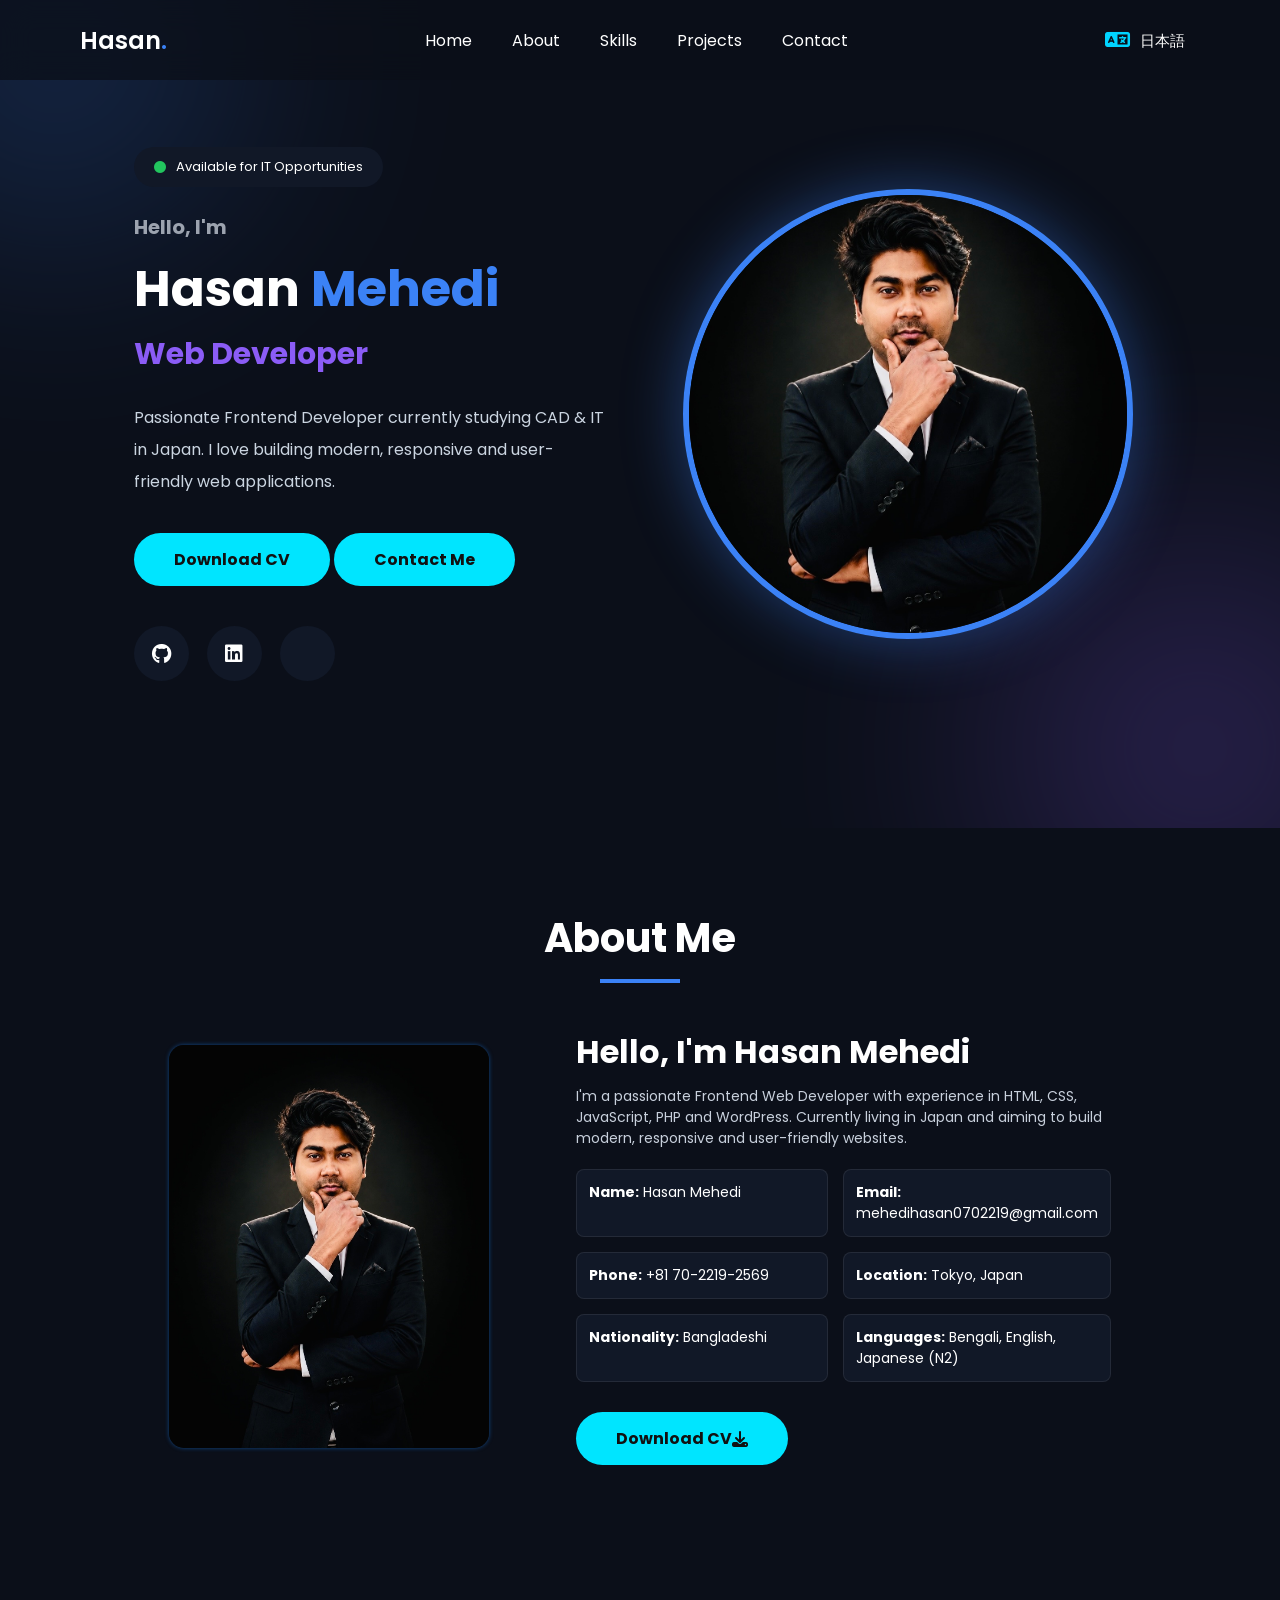
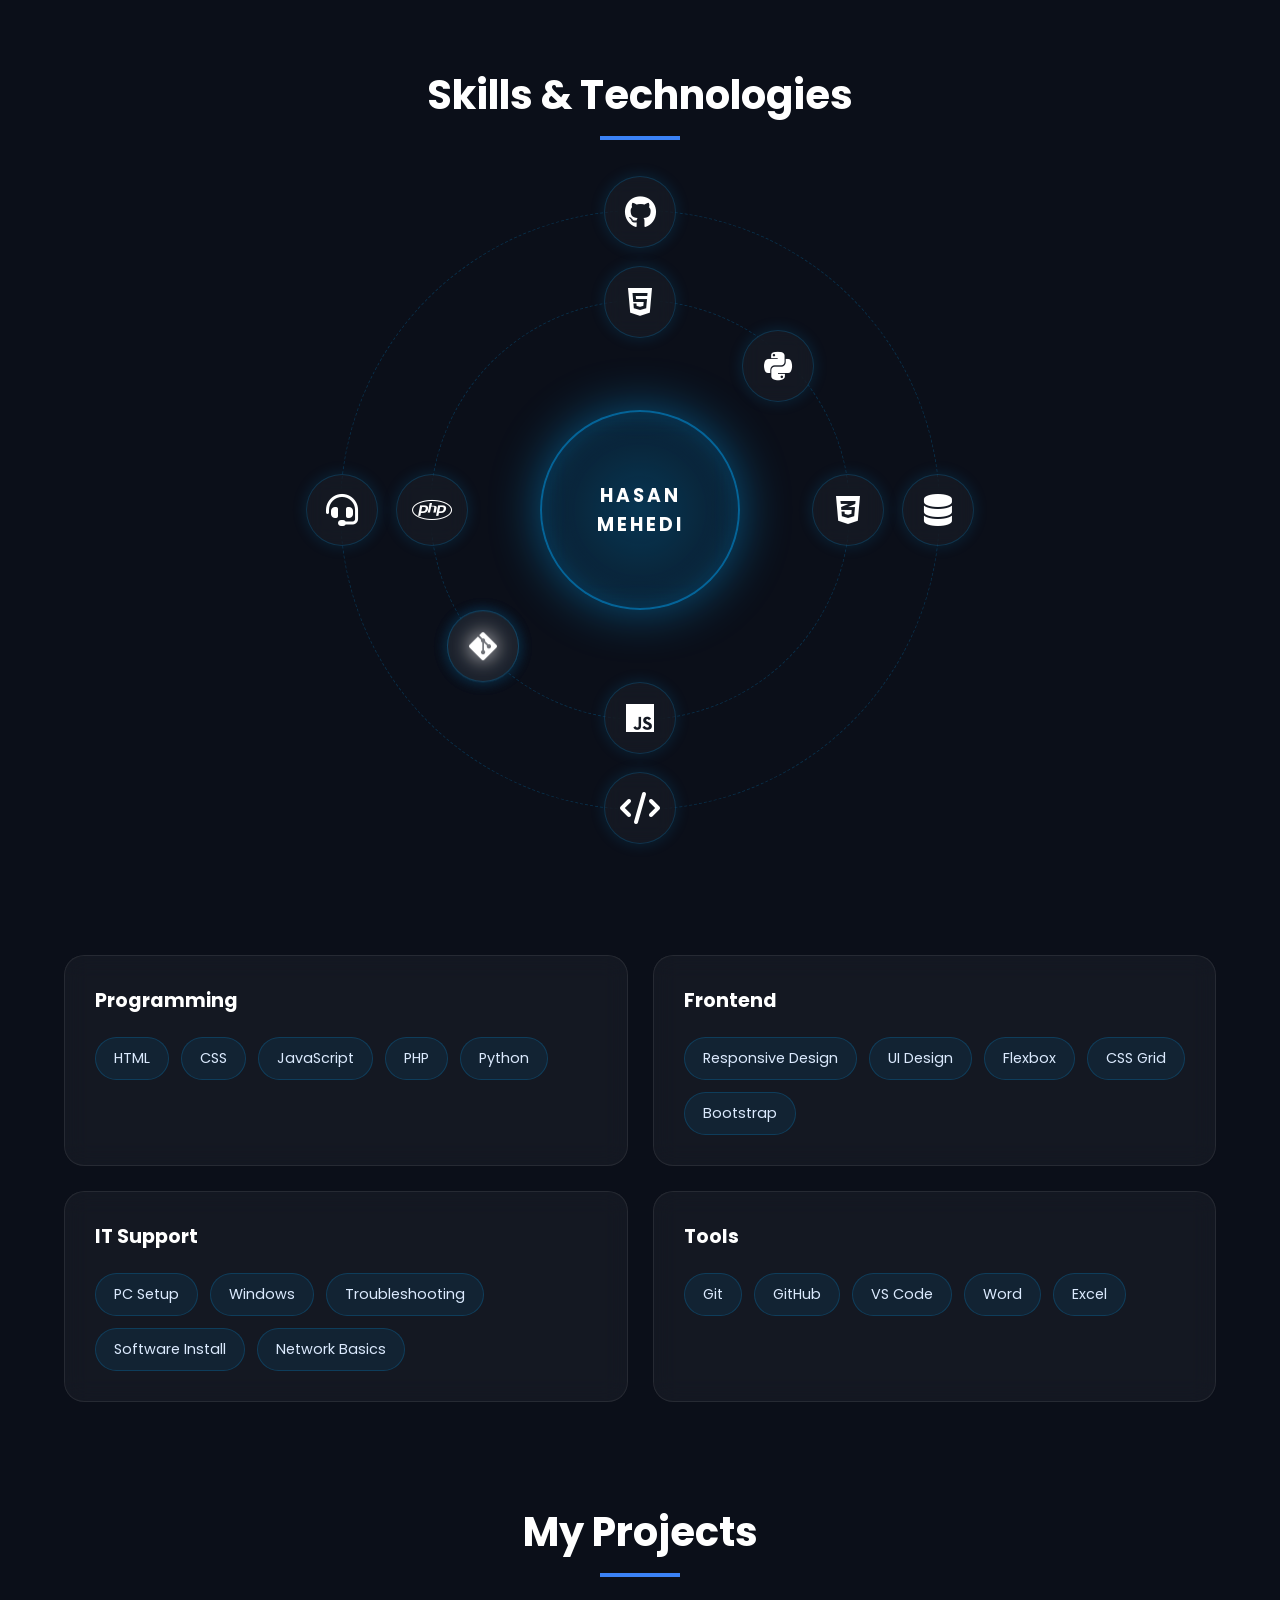
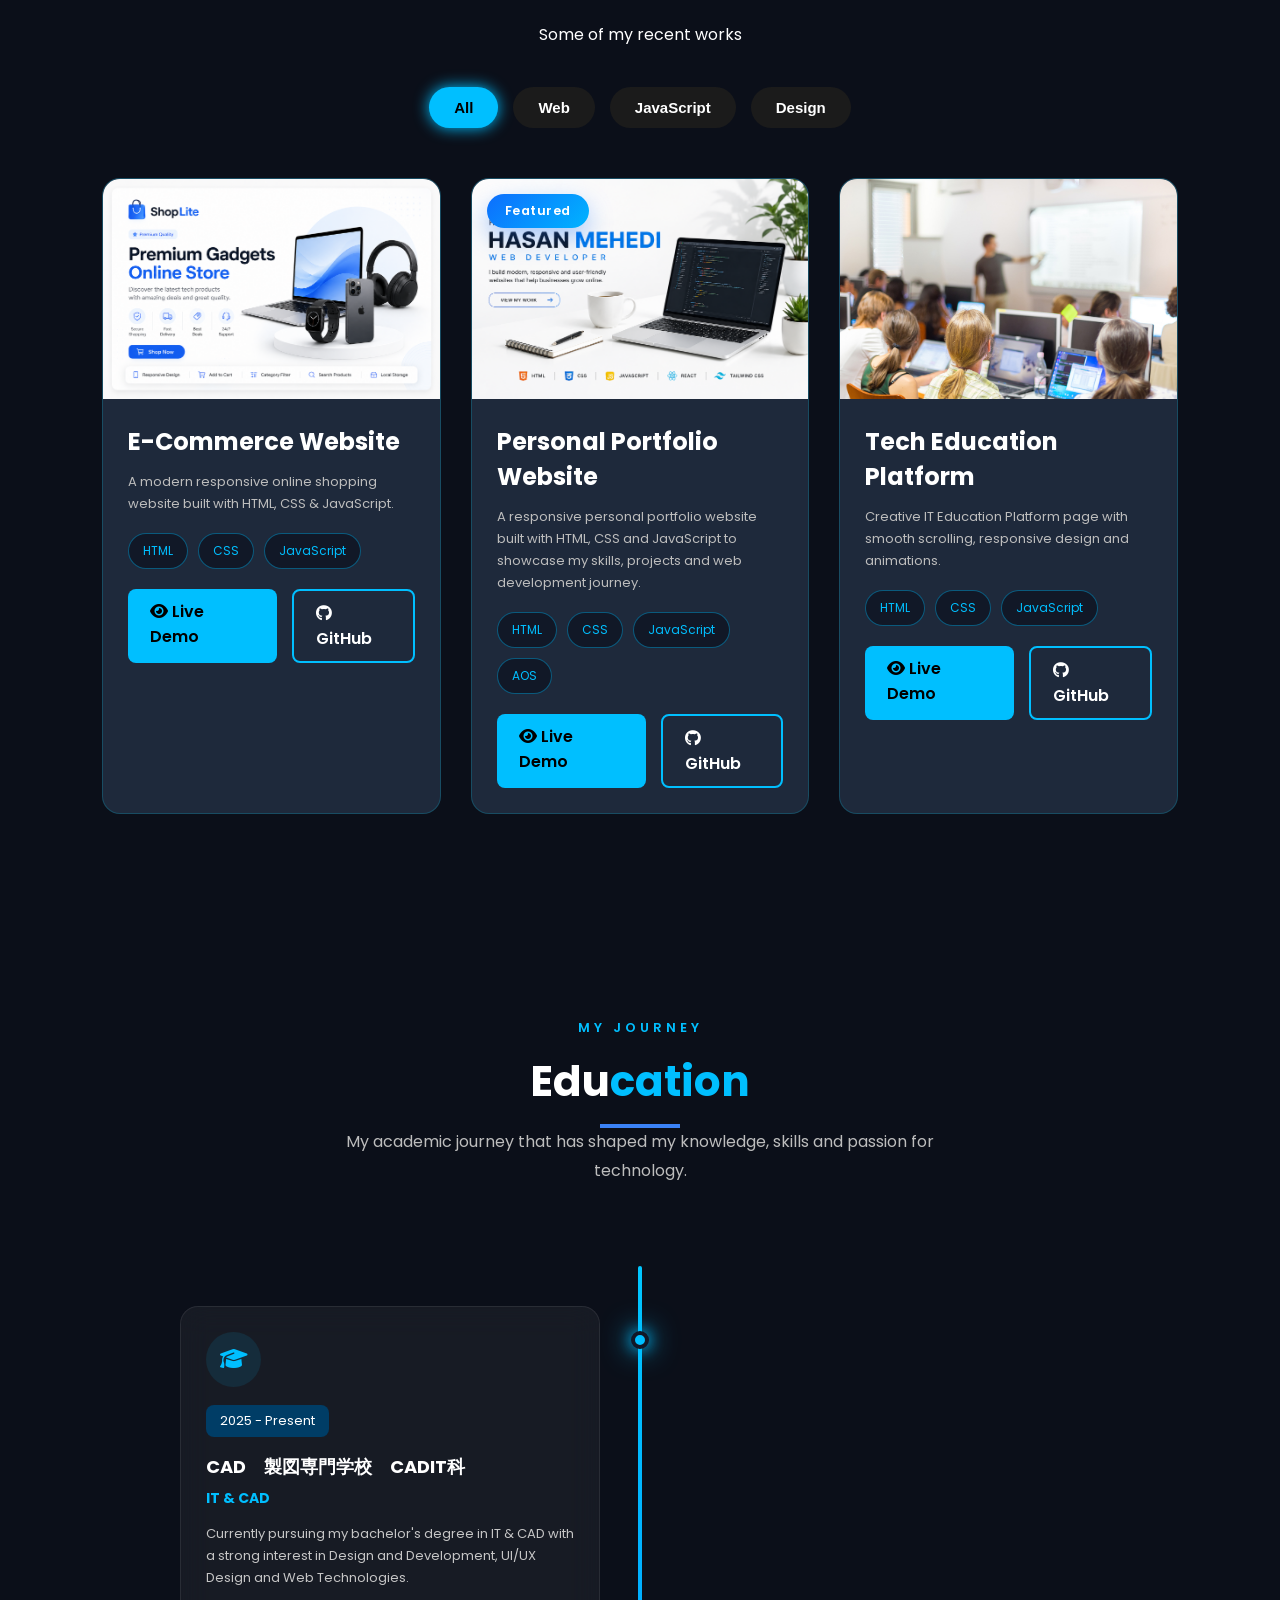
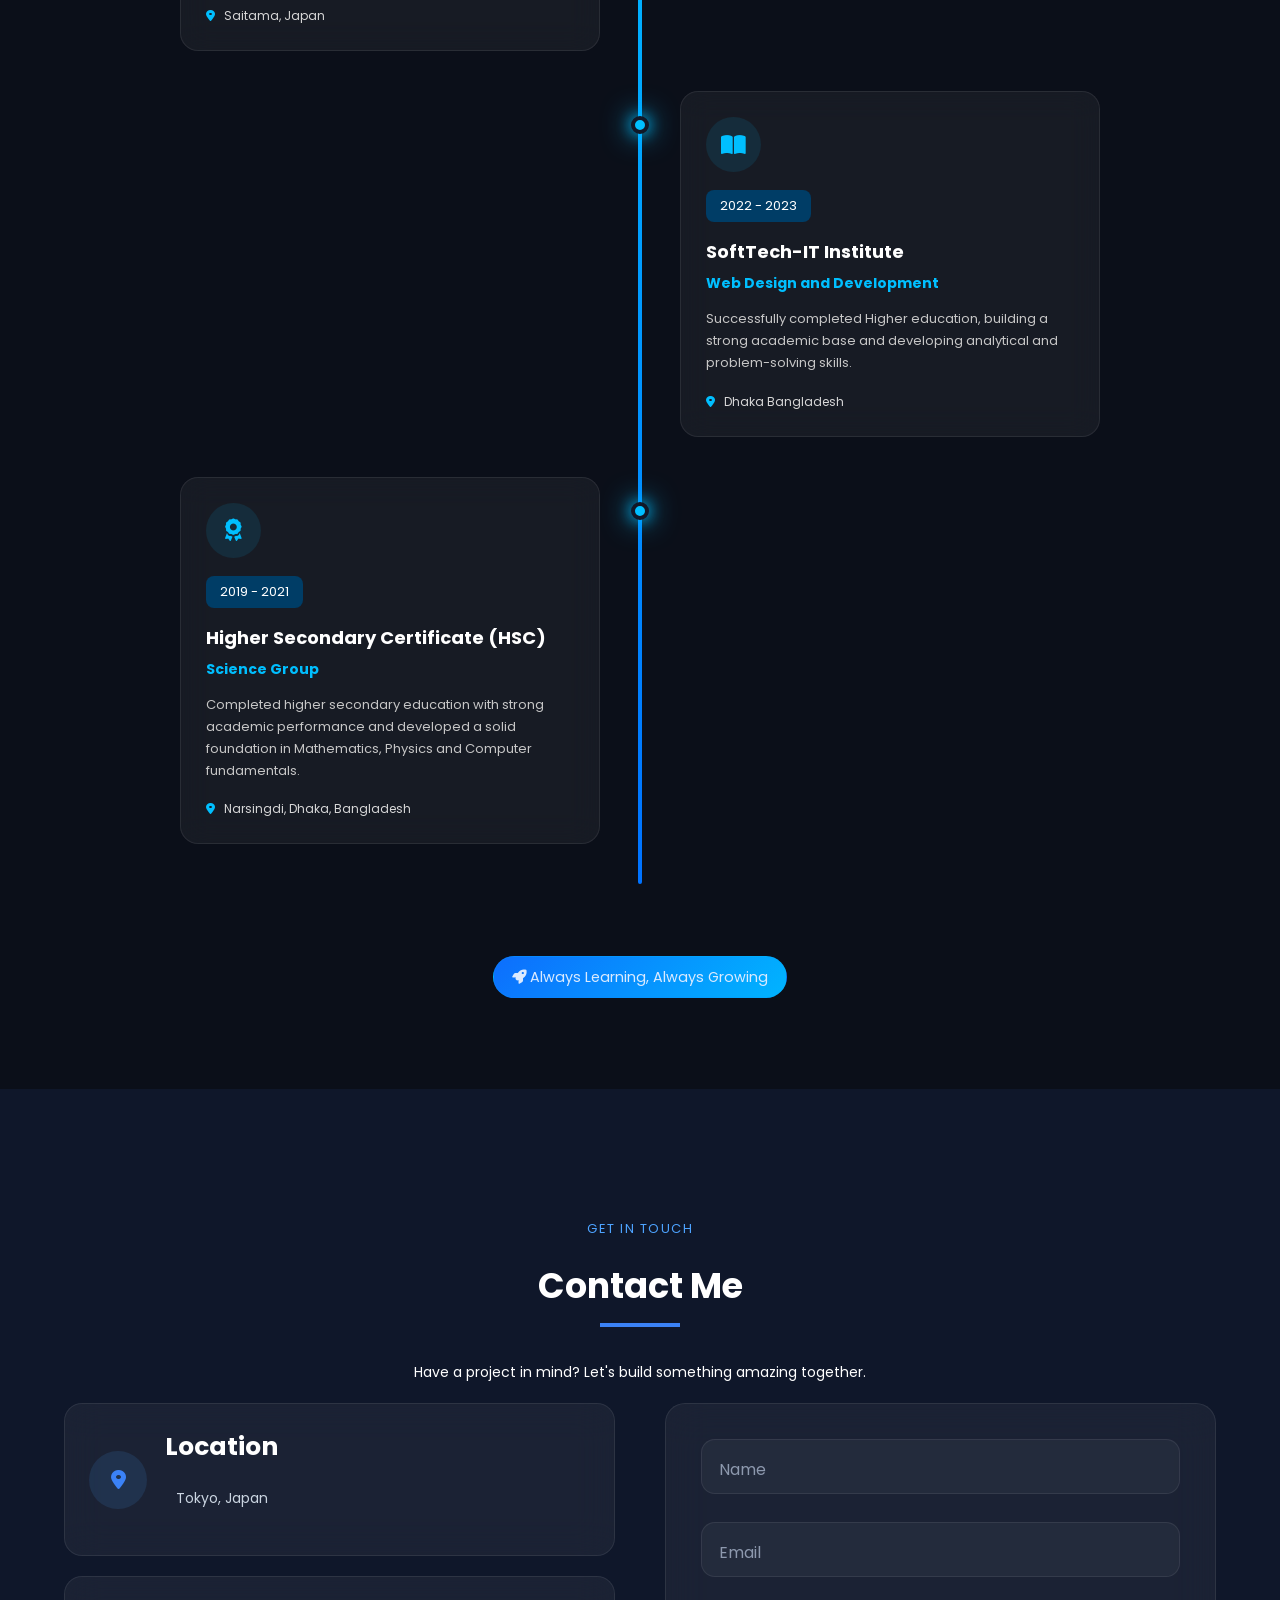
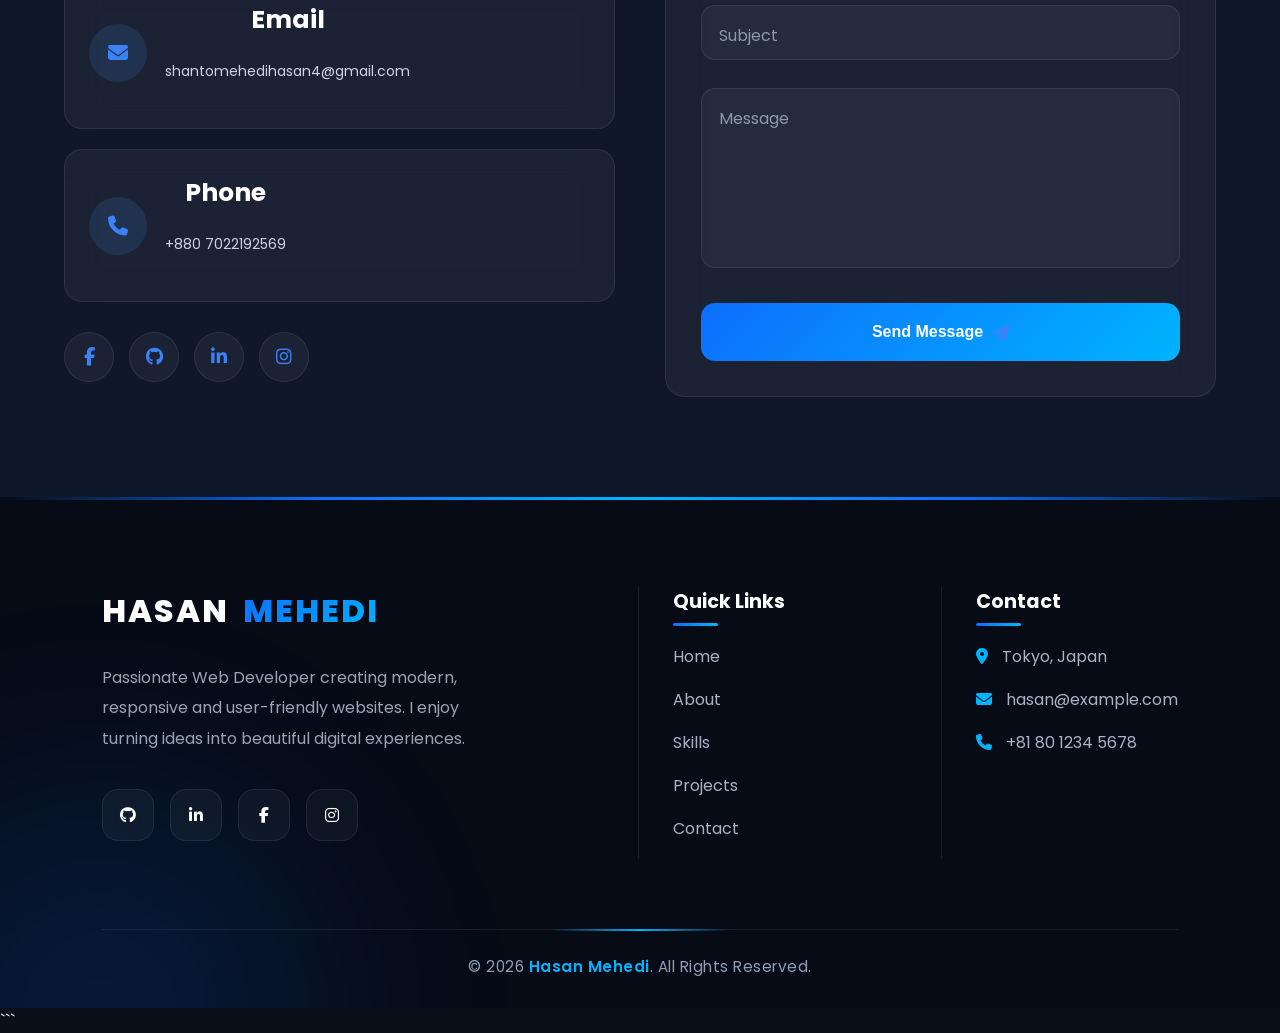
==== index.html @ f36bc005 "Initial portfolio upload" ====
<!DOCTYPE html>
<html lang="en">

<head>
    <meta charset="UTF-8">
    <meta name="viewport" content="width=device-width, initial-scale=1.0">
    <title>Hasan Mehedi | Frontend Developer</title>
    <meta name="description" content="Hasan Mehedi - Frontend Developer & IT Student in Japan">

    <!-- Google Font -->
    <link rel="preconnect" href="https://fonts.googleapis.com">
    <link rel="preconnect" href="https://fonts.gstatic.com" crossorigin>

    <link href="https://fonts.googleapis.com/css2?family=Poppins:wght@300;400;500;600;700;800&display=swap"
        rel="stylesheet">

    <!-- Font Awesome -->
    <link rel="stylesheet"
        href="https://cdnjs.cloudflare.com/ajax/libs/font-awesome/6.6.0/css/all.min.css">
        

    <!-- CSS -->
    <link rel="stylesheet" href="css/style.css">

</head>

<body>

    <!--================ NAVBAR ================-->

    <header>
        <nav class="container">

            <div class="logo">
                Hasan<span>.</span>
            </div>

            <ul class="nav-links">

                <li><a href="#">Home</a></li>
                <li><a href="#about">About</a></li>
                <li><a href="#skills">Skills</a></li>
                <li><a href="#projects">Projects</a></li>
                <li><a href="#contact">Contact</a></li>

            </ul>

            <div class="menu-btn">
                <i class="fa-solid fa-bars"></i>
            </div>

            <div class="translate-box">
                <i class="fa-solid fa-language"></i>
                <span>日本語</span>
                <div id="google_translate_element"></div>
</div>

        </nav>

    </header>

    <!--================ HERO ================-->

   <section class="hero">

    <!-- Background Blur -->
    <div class="blur blur1"></div>
    <div class="blur blur2"></div>

    <div class="container hero-content">

        <div class="hero-text">

            <span class="badge">
                <i class="fa-solid fa-circle"></i>
                Available for IT Opportunities
            </span>

            <h4>Hello, I'm</h4>

            <h1>
                Hasan <span>Mehedi</span>
            </h1>

            <h2 id="typing" translate="no"></h2>

            <p>

                Passionate Frontend Developer currently studying
                CAD & IT in Japan.

                I love building modern, responsive and
                user-friendly web applications.

            </p>

            <div class="hero-buttons">

                <a href="cv/Hasan_Mehedi_CV.pdf" class="btn">

                    Download CV

                </a>

                <a href="#contact"
                    class="btn btn-outline">

                    Contact Me

                </a>

            </div>

            <div class="socials">

                <a href="https://github.com/mehedihasans"><i class="fab fa-github"></i></a>
                <a href="https://www.linkedin.com/in/hasan-mehedi-ab79a21a9?utm_source=share_via&utm_content=profile&utm_medium=member_ios"><i class="fab fa-linkedin"></i></a>
                <a href="https://www.facebook.com/goodluck.shanto?locale=ja_JP" target="><i class="fab fa-facebook"></i></a>

            </div>

        </div>

        <div class="hero-image">

            <div class="image-box">
                <img src="images/profile.JPG">
            </div>

        </div>

    </div>


    </section>

    <!--================ ABOUT ================-->

    <!-- About Section -->
<section id="about" class="about">
  <div class="container">

    <h2 class="section-title">About Me</h2>

    <div class="about-content">

      <div class="about-image">
        <img src="images/profile.JPG" alt="Hasan Mehedi">
      </div>

      <div class="about-text">
        <h3>Hello, I'm Hasan Mehedi</h3>

        <p>
          I'm a passionate Frontend Web Developer with experience in
          HTML, CSS, JavaScript, PHP and WordPress. Currently living in
          Japan and aiming to build modern, responsive and user-friendly
          websites.
        </p>

        <div class="info">

          <div>
            <strong>Name:</strong> Hasan Mehedi
          </div>

          <div>
            <strong>Email:</strong> mehedihasan0702219@gmail.com
          </div>

          <div>
            <strong>Phone:</strong> +81 70-2219-2569
          </div>


          <div>
            <strong>Location:</strong> Tokyo, Japan
          </div>

          <div>
            <strong>Nationality:</strong> Bangladeshi
          </div>

          <div>
            <strong>Languages:</strong> Bengali, English, Japanese (N2)
          </div>

        </div>

       <a href="cv/Hasan_Mehedi_CV.pdf" class="btn" download>
            Download CV
    <i class="fas fa-download"></i>
</a>

      </div>

    </div>

  </div>
</section>

  





<!-- =========================
        SKILLS SECTION
========================== -->

<section class="orbit-skills" id="skills">

    <div class="section-title">

        <h2  class="stitle">Skills & Technologies</h2>

    </div>

    <div class="orbit-container">

        <!-- Center Sphere -->

        <div class="center-sphere">

            <h3>HASAN</h3>

            <h3>MEHEDI</h3>

        </div>

        <!-- Orbit 1 -->

        <div class="orbit orbit-1">

            <div class="o-skill html">
                <i class="fa-brands fa-html5"></i>
            </div>

            <div class="o-skill css">
                <i class="fa-brands fa-css3-alt"></i>
            </div>

            <div class="o-skill js">
                <i class="fa-brands fa-js"></i>
            </div>

            <div class="o-skill php">
                <i class="fa-brands fa-php"></i>
            </div>

            <div class="o-skill py">
                <i class="fa-brands fa-python"></i>
            </div>

            <div class="o-skill gitt">
                <i class="fa-brands fa-git-alt"></i>
            </div>

            <div class="o-skill gitt">
                <i class="fa-brands fa-git-alt"></i>
            </div>

        </div>

        <!-- Orbit 2 -->

        <div class="orbit orbit-2">

            <div class="o-skill githubb">
                <i class="fa-brands fa-github"></i>
            </div>

            <div class="o-skill mysql">
                <i class="fa-solid fa-database"></i>
            </div>

            <div class="o-skill vscode">
                <i class="fa-solid fa-code"></i>
            </div>

            <div class="o-skill support">
                <i class="fa-solid fa-headset"></i>
            </div>

        </div>

    </div>


</section>













    <div class="skills-grid">

        <!-- Programming -->

        <div class="skill-card">

            <h3>Programming</h3>

            <div class="skill-tags">

                <span>HTML</span>
                <span>CSS</span>
                <span>JavaScript</span>
                <span>PHP</span>
                <span>Python</span>

            </div>

        </div>

        <!-- Frontend -->

        <div class="skill-card">

            <h3>Frontend</h3>

            <div class="skill-tags">

                <span>Responsive Design</span>
                <span>UI Design</span>
                <span>Flexbox</span>
                <span>CSS Grid</span>
                <span>Bootstrap</span>

            </div>

        </div>

        <!-- IT Support -->

        <div class="skill-card">

            <h3>IT Support</h3>

            <div class="skill-tags">

                <span>PC Setup</span>
                <span>Windows</span>
                <span>Troubleshooting</span>
                <span>Software Install</span>
                <span>Network Basics</span>

            </div>

        </div>

        <!-- Tools -->

        <div class="skill-card">

            <h3>Tools</h3>

            <div class="skill-tags">

                <span>Git</span>
                <span>GitHub</span>
                <span>VS Code</span>
                <span>Word</span>
                <span>Excel</span>

            </div>

        </div>

    </div>

</section>
   <!--==================== PROJECTS ====================-->

<section class="projects section" id="projects">

    <h2 class="section-title" data-aos="fade-up">
        My Projects
    </h2>

    <p class="section-subtitle title-heading" data-aos="fade-up" data-aos-delay="100">
        Some of my recent works
    </p>


    <!--============ PROJECTS FILTER ===============-->
    <div class="project-filter">

    <button class="filter-btn active" data-filter="all">
        All
    </button>

    <button class="filter-btn" data-filter="web">
        Web
    </button>

    <button class="filter-btn" data-filter="javascript">
        JavaScript
    </button>

    <button class="filter-btn" data-filter="design">
        Design
    </button>

</div>


    <div class="projects-container">

        <!-- Project 1 -->
        <div class="project-card "
             data-aos="zoom-in"
             data-aos-duration="1000"
             data-category="web"
             data-title="Portfolio Website"
             data-image="images/project1.jpg"
             data-description="Responsive Portfolio Website built using HTML, CSS and JavaScript."
             data-tech="HTML, CSS, JavaScript"
             data-live="https://your-live-link.com"
             data-github="https://github.com/yourname/project1">

            <div class="project-image">
                <img src="images/project1.jpg" alt="Project 1">

                
            </div>

            <div class="project-content">

                <h3>E-Commerce Website</h3>

                <p>
                    A modern responsive online shopping website
                    built with HTML, CSS & JavaScript.
                </p>

                <div class="project-tech">
                    <span>HTML</span>
                    <span>CSS</span>
                    <span>JavaScript</span>
                </div>

                <div class="project-buttons">

                    <a href="project/1.ecommerce/index.html" class="project-btn">
                        <i class="fa-solid fa-eye"></i>
                        Live Demo
                    </a>


                    <a href="#" class="project-btn github">
                        <i class="fa-brands fa-github"></i>
                        GitHub
                    </a>

                </div>

            </div>

        </div>

        <!-- Project 2 -->
        <div class="project-card"
             data-aos="zoom-in"
             data-aos-delay="150" data-category="javascript"
             data-title="E-Commerce Website"
             data-image="images/project2.jpg"
             data-description="Modern shopping website."
             data-tech="HTML, CSS, JavaScript"
             data-live="#"
             data-github="#">

            <div class="project-image">

                 <div class="featured-badge">
                     Featured
                </div>

                <img src="images/project2.png" alt="Project 2">

            </div>

            <div class="project-content">

                <h3>Personal Portfolio Website</h3>

                <p>
                    A responsive personal portfolio website built with HTML, CSS and JavaScript to showcase my skills, projects and web development journey.
                </p>

                <div class="project-tech">
                    <span>HTML</span>
                    <span>CSS</span>
                    <span>JavaScript</span>
                    <span>AOS</span>
                </div>

                <div class="project-buttons">

                    <a href="#" class="project-btn">
                        <i class="fa-solid fa-eye"></i>
                        Live Demo
                    </a>

                    <a href="#" class="project-btn github">
                        <i class="fa-brands fa-github"></i>
                        GitHub
                    </a>

                </div>

            </div>

        </div>

        <!-- Project 3 -->
        <div class="project-card"
             data-aos="zoom-in"
             data-aos-delay="300" data-category="design"
             data-title="Weather App"
             data-image="images/project3.jpg"
             data-description="Weather app using OpenWeather API."
             data-tech="HTML, CSS, API"
             data-live="#"
             data-github="#">

            <div class="project-image">
                <img src="images/project3.jpg" alt="Project 3">

                
            </div>

            <div class="project-content">

                <h3>Tech Education Platform</h3>

                <p>
                    Creative IT Education Platform page with smooth scrolling,
                    responsive design and animations.
                </p>

                <div class="project-tech">
                    <span>HTML</span>
                    <span>CSS</span>
                    <span>JavaScript</span>
                </div>

                <div class="project-buttons">

                    <a href="project/3.ICT/index.html" class="project-btn">
                        <i class="fa-solid fa-eye"></i>
                        Live Demo
                    </a>

                    <a href="#" class="project-btn github">
                        <i class="fa-brands fa-github"></i>
                        GitHub
                    </a>

                </div>

            </div>

        </div>

    </div>

</section>








<!-- =========================
     Education Section Start
========================== -->
<section id="education" class="education section">

    <div class="container">

        <!-- Section Title -->
        <div class="section-header">
            <span class="section-subtitle">MY JOURNEY</span>
            <h2 class="section-title">
                Edu<span>cation</span>
            </h2>

            <p class="section-description">
                My academic journey that has shaped my knowledge,
                skills and passion for technology.
            </p>
        </div>

        <!-- Timeline -->
        <div class="timeline">

            <!-- Item 1 -->
            <div class="timeline-item left">

                <div class="timeline-dot"></div>

                <div class="timeline-card">

                    <div class="timeline-icon">
                        <i class="fas fa-graduation-cap"></i>
                    </div>

                    <span class="timeline-date">
                        2025 - Present
                    </span>

                    <h3>
                        CAD　製図専門学校　CADIT科
                    </h3>

                    <h4>
                        IT & CAD
                    </h4>

                    <p>
                        Currently pursuing my bachelor's degree in
                        IT & CAD with a strong
                        interest in Design and Development,
                        UI/UX Design and Web Technologies.
                    </p>

                    <div class="timeline-info">

                        <span>
                            <i class="fas fa-location-dot"></i>
                            Saitama, Japan
                        </span>

                    </div>

                </div>

            </div>

            <!-- Item 2 -->
            <div class="timeline-item right">

                <div class="timeline-dot"></div>

                <div class="timeline-card">

                    <div class="timeline-icon">
                        <i class="fas fa-book-open"></i>
                    </div>

                    <span class="timeline-date">
                        2022 - 2023
                    </span>

                    <h3>
                        SoftTech-IT Institute
                    </h3>

                    <h4>
                        Web Design and Development
                    </h4>

                    <p>
                       Successfully completed Higher education,
                        building a strong academic base and developing
                        analytical and problem-solving skills.

                    </p>

                    <div class="timeline-info">

                       

                        <span>
                            <i class="fas fa-location-dot"></i>
                                Dhaka Bangladesh
                        </span>

                    </div>

                </div>

            </div>

            <!-- Item 3 -->
            <div class="timeline-item left">

                <div class="timeline-dot"></div>

                <div class="timeline-card">

                    <div class="timeline-icon">
                        <i class="fas fa-award"></i>
                    </div>

                    <span class="timeline-date">
                        2019 - 2021
                    </span>

                    <h3>
                        Higher Secondary Certificate (HSC)
                    </h3>

                    <h4>
                        Science Group
                    </h4>

                    <p>
                        Completed higher secondary education with
                        strong academic performance and developed a
                        solid foundation in Mathematics,
                        Physics and Computer fundamentals.
                        
                    </p>

                    <div class="timeline-info">

                        

                        <span>
                            <i class="fas fa-location-dot"></i>
                                Narsingdi, Dhaka, Bangladesh
                        </span>

                    </div>

                </div>

            </div>

        </div>

        <!-- Bottom Badge -->
        <div class="timeline-footer">

            <span>
                <i class="fas fa-rocket"></i>
                Always Learning, Always Growing
            </span>

        </div>

    </div>

</section>







<!--================ CONTACT ================-->

<section class="contact section" id="contact">

    <div class="section-title">
        <span>Get In Touch</span>
        <h2>Contact Me</h2>
        
    </div>
    <p class="section-subtitle title-heading" data-aos="fade-up" data-aos-delay="100">Have a project in mind? Let's build something amazing together.</p>

    <div class="contact-container">

        <!-- Left Side -->

        <div class="contact-info">

            <div class="contact-card">
                <i class="fa-solid fa-location-dot"></i>

                <div>
                    <h3>Location</h3>
                    <p>Tokyo, Japan</p>
                </div>
            </div>

            <div class="contact-card">
                <i class="fa-solid fa-envelope"></i>

                <div>
                    <h3>Email</h3>
                    <p>shantomehedihasan4@gmail.com</p>
                </div>
            </div>

            <div class="contact-card">
                <i class="fa-solid fa-phone"></i>

                <div>
                    <h3>Phone</h3>
                    <p>+880 7022192569</p>
                </div>
            </div>

            <div class="contact-social">

                <a href="https://www.facebook.com/goodluck.shanto?locale=ja_JP" target="_blank">
                    <i class="fab fa-facebook-f"></i>
                </a>

                <a href="https://github.com/mehedihasans" target="_blank">
                    <i class="fab fa-github"></i>
                </a>

                <a href="https://www.linkedin.com/in/hasan-mehedi-ab79a21a9?utm_source=share_via&utm_content=profile&utm_medium=member_ios" target="_blank">
                    <i class="fab fa-linkedin-in"></i>
                </a>

                <a href="https://www.instagram.com/mehedihasanshanto121?igsh=MTVtZ2d5M3MwaGlhdg%3D%3D&utm_source=qr" target="_blank">
                    <i class="fab fa-instagram"></i>
                </a>

            </div>

        </div>

        <!-- Right Side -->

        <div class="contact-form-box">

            <form id="contactForm">

                <div class="input-group">

                    <input
                        type="text"
                        id="name"
                        required
                    >

                    <label>Name</label>

                </div>

                <div class="input-group">

                    <input
                        type="email"
                        id="email"
                        required
                    >

                    <label>Email</label>

                </div>

                <div class="input-group">

                    <input
                        type="text"
                        id="subject"
                        required
                    >

                    <label>Subject</label>

                </div>

                <div class="input-group">

                    <textarea
                        id="message"
                        rows="6"
                        required
                    ></textarea>

                    <label>Message</label>

                </div>

                <button type="submit" class="contact-btn">

                    <span>Send Message</span>

                    <i class="fa-solid fa-paper-plane"></i>

                </button>

            </form>

        </div>

    </div>

</section>



<!--=================================
            FOOTER
==================================-->

<footer class="footer">

    <div class="footer-container">

        <!-- Left Side -->

        <div class="footer-about">

            <a href="#" class="footer-logo">

                <span>HASAN</span>

                <span class="gradient">MEHEDI</span>

            </a>

            <p>

                Passionate Web Developer creating modern,
                responsive and user-friendly websites.
                I enjoy turning ideas into beautiful digital experiences.

            </p>

            <div class="footer-social">

                <a href="https://github.com/mehedihasans"><i class="fa-brands fa-github"></i></a>

                <a href="https://www.linkedin.com/in/hasan-mehedi-ab79a21a9?utm_source=share_via&utm_content=profile&utm_medium=member_ios"><i class="fa-brands fa-linkedin-in"></i></a>

                <a href="https://www.facebook.com/goodluck.shanto?locale=ja_JP"><i class="fa-brands fa-facebook-f"></i></a>

                <a href="https://www.instagram.com/mehedihasanshanto121?igsh=MTVtZ2d5M3MwaGlhdg%3D%3D&utm_source=qr"><i class="fa-brands fa-instagram"></i></a>

            </div>

        </div>


        <!-- Quick Links -->

        <div class="footer-column">

            <h3>Quick Links</h3>

            <ul>

                <li><a href="#home">Home</a></li>

                <li><a href="#about">About</a></li>

                <li><a href="#skills">Skills</a></li>

                <li><a href="#projects">Projects</a></li>

                <li><a href="#contact">Contact</a></li>

            </ul>

        </div>


        


        <!-- Contact -->

        <div class="footer-column">

            <h3>Contact</h3>

            <ul class="footer-contact">

                <li>

                    <i class="fa-solid fa-location-dot"></i>

                    Tokyo, Japan

                </li>

                <li>

                    <i class="fa-solid fa-envelope"></i>

                    hasan@example.com

                </li>

                <li>

                    <i class="fa-solid fa-phone"></i>

                    +81 80 1234 5678

                </li>

            </ul>

        </div>

    </div>


    <!-- Bottom -->

    <div class="footer-bottom">

        <p>

            © 2026 <span>Hasan Mehedi</span>. All Rights Reserved.

        </p>

    </div>

</footer>
```






   


<!-- JS FILES -->



<script src="js/app.js"></script>

<script src="https://unpkg.com/aos@2.3.4/dist/aos.js"></script>

<script> AOS.init({ duration: 1000, once: false }); </script>

<script> function googleTranslateElementInit() { new google.translate.TranslateElement({ pageLanguage: 'en', includedLanguages: 'ja', layout: google.translate.TranslateElement.InlineLayout.SIMPLE }, 'google_translate_element'); } </script>

<script src="https://translate.google.com/translate_a/element.js?cb=googleTranslateElementInit"></script>



</body>

</html>
---- css/style.css ----
/* ==========================
   GOOGLE FONT
========================== */

@import url('https://fonts.googleapis.com/css2?family=Poppins:wght@300;400;500;600;700;800&display=swap');

/* ==========================
   RESET
========================== */

*{
    margin:0;
    padding:0;
    box-sizing:border-box;
    scroll-behavior:smooth;
}

body{
    font-family:'Poppins',sans-serif;
    background:#0B0F19;
    color:#fff;
    overflow-x:hidden;
}

a{
    text-decoration:none;
    color:inherit;
}

ul{
    list-style:none;
}

img{
    max-width:100%;
    display:block;
}

.container{
    width:min(92%,1120px);
    margin:auto;
}

/* ==========================
   NAVBAR
========================== */

header{
    width:100%;
    position:fixed;
    top:0;
    left:0;
    z-index:999;
    background:rgba(11,15,25,.75);
    backdrop-filter:blur(15px);
}

nav{
    height:80px;
    display:flex;
    justify-content:space-between;
    align-items:center;
}

.logo{
    font-size:24px;
    font-weight:600;
}

.logo span{
    color:#3B82F6;
}

.nav-links{
    display:flex;
    gap:40px;
}

.nav-links a{
    transition:.3s;
}

.nav-links a:hover{
    color:#3B82F6;
}

.menu-btn{
    display:none;
    font-size:28px;
    cursor:pointer;
}


/*=============================
HERO
==============================*/

.hero{

min-height:92vh;
display:flex;
align-items:center;
position:relative;
overflow:hidden;

}

.hero-content{

display:grid;
grid-template-columns:1fr 1fr;
align-items:center;
gap:60px;

}

.badge{

display:inline-flex;
align-items:center;
gap:10px;
padding:10px 20px;
border-radius:50px;
background:#111827;
margin-bottom:25px;
font-size:13px;

}

.badge i{

color:#22c55e;
font-size:12px;

}

.hero h4{

font-size:20px;
color:#9ca3af;
margin-bottom:10px;

}

.hero h1{

font-size:50px;
margin-bottom:5px;

}

.hero h1 span{
color:#3B82F6;

}

.hero h2{

height:50px;
font-size:30px;
color:#8B5CF6;
margin-bottom:20px;

}

.hero p{

line-height:2;
color:#cbd5e1;
max-width:550px;
margin-bottom:35px;

}

.socials{

display:flex;
gap:18px;
margin-top:40px;

}

.socials a{

width:55px;
height:55px;
display:flex;
justify-content:center;
align-items:center;
background:#111827;
border-radius:50%;
font-size:20px;
transition:.4s;

}

.socials a:hover{

background:#3B82F6;
transform:translateY(-8px);

}

.image-box{

width:450px;
height:450px;
border-radius:50%;
overflow:hidden;
margin:auto;
border:6px solid #3B82F6;
position:relative;
box-shadow: 0 0 60px rgba(59,130,246,.4);

}

.image-box img{

width:100%;
height:100%;
object-fit:cover;
transition:.5s;

}

.image-box:hover img{

transform:scale(1.08);

}
/* ==========================
   SECTION
========================== */

section{
    padding:95px 7%;
}

.section-title{
    text-align:center;
    font-size:40px;
    margin-bottom:60px;
    position:relative;
}

.section-title::after{
    content:"";
    width:80px;
    height:4px;
    background:#3B82F6;
    position:absolute;
    bottom:-15px;
    left:50%;
    transform:translateX(-50%);
}

/* ==========================
   ABOUT
========================== */

#about p{
    max-width:850px;
    margin:auto;
    text-align:center;
    color:#c8d0dc;
}





/*=====================================
            SKILLS
=====================================*/

.skills{

    padding:80px 0;

}

.skills-grid{

    width:90%;
    max-width:1200px;
    margin:auto;
    display:grid;
    grid-template-columns:repeat(2,1fr);
    gap:25px;

}

.skill-card{

    background:rgba(255,255,255,.04);
    border:1px solid rgba(255,255,255,.08);
    backdrop-filter:blur(12px);
    border-radius:20px;
    padding:30px;
    transition:.4s;
    position:relative;
    overflow:hidden;

}

.skill-card:hover{

    transform:translateY(-10px);
    border-color:#00aaff;
    box-shadow:0 0 30px rgba(0,170,255,.25);

}

.skill-card h3{

    color:#fff;
    margin-bottom:22px;
    font-size:1.2rem;

}

.skill-tags{

    display:flex;
    flex-wrap:wrap;
    gap:12px;

}

.skill-tags span{

    padding:10px 18px;
    border-radius:50px;
    background:rgba(0,170,255,.08);
    border:1px solid rgba(0,170,255,.2);
    color:#dbeafe;
    font-size:.9rem;
    transition:.3s;

}

.skill-tags span:hover{

    background:#00aaff;
    color:#fff;
    transform:translateY(-3px);
    box-shadow:0 0 15px rgba(0,170,255,.4);

}

/* Mobile */

@media(max-width:768px){

.skills-grid{

grid-template-columns:1fr;

}

.skill-card{

padding:25px;

}

}




/*=====================================
        ORBIT SKILLS SECTION
=====================================*/

.orbit-skills{
    padding:120px 20px;
    overflow:hidden;
}

.orbit-container{
    width:650px;
    height:650px;
    margin:auto;
    position:relative;

}

/* Center Sphere */

.center-sphere{
    width:200px;
    height:200px;
    position:absolute;
    top:50%;
    left:50%;
    transform:translate(-50%,-50%);
    border-radius:50%;
    display:flex;
    flex-direction:column;
    justify-content:center;
    align-items:center;
    background:radial-gradient(
        circle,
        rgba(0,170,255,.25),
        rgba(0,170,255,.05)
    );

    border:2px solid rgba(0,170,255,.5);
    backdrop-filter:blur(15px);
    box-shadow:
    0 0 50px rgba(0,170,255,.45),
    inset 0 0 30px rgba(0,170,255,.25);

}

.center-sphere h3{
    color:#fff;
    margin:0;
    letter-spacing:3px;

}

/* Orbit Rings */

.orbit{
    position:absolute;
    top:50%;
    left:50%;
    transform:translate(-50%,-50%);
    border-radius:50%;
    border:1px dashed rgba(0,170,255,.2);

}

.orbit-1{
    width:420px;
    height:420px;
    animation:rotate 18s linear infinite;

}

.orbit-2{
    width:600px;
    height:600px;
    animation:rotateReverse 28s linear infinite;

}

/* Skill Icons */

.o-skill{
    position:absolute;
    width:72px;
    height:72px;
    border-radius:50%;
    display:flex;
    justify-content:center;
    align-items:center;
    background:rgba(255,255,255,.04);
    border:1px solid rgba(0,170,255,.2);
    backdrop-filter:blur(10px);
    color:#fff;
    font-size:2rem;
    transition:.4s;
    cursor:pointer;
    box-shadow:
    0 0 15px rgba(0,170,255,.15);

}



/* Orbit 1 Positions */

.html{
    top:-35px;
    left:50%;
    transform:translateX(-50%);

}

.css{
    right:-35px;
    top:50%;
    transform:translateY(-50%);

}

.js{
    bottom:-35px;
    left:50%;
    transform:translateX(-50%);

}

.php{
    left:-35px;
    top:50%;
    transform:translateY(-50%);

}

.py{
    top:65px;
    right:35px;
    transform:translateY(-50%);

}

.gitt{
    bottom:80px;
    left:16px;
    transform:translateY(60%);

}

/* Orbit 2 Positions */

.githubb{
    top:-35px;
    left:50%;
    transform:translateX(-50%);

}

.mysql{
    right:-35px;
    top:50%;
    transform:translateY(-50%);

}

.vscode{
    bottom:-35px;
    left:50%;
    transform:translateX(-50%);

}

.support{
    left:-35px;
    top:50%;
    transform:translateY(-50%);

}

.mysql:hover{
    color:#00758f;

}
.githubb:hover{
    color:#00758f;

}

.vscode:hover{
    color:#007acc;

}

.support:hover{

    color:#00d4ff;

}

/* Animation */

@keyframes rotate{

    from{

        transform:translate(-50%,-50%) rotate(0deg);

    }

    to{

        transform:translate(-50%,-50%) rotate(360deg);

    }

}

@keyframes rotateReverse{

    from{

        transform:translate(-50%,-50%) rotate(360deg);

    }

    to{

        transform:translate(-50%,-50%) rotate(0deg);

    }

}

/* Mobile */

@media(max-width:768px){

.orbit-container{

width:350px;
height:350px;

}

.orbit-1{

width:240px;
height:240px;

}

.orbit-2{

width:330px;
height:330px;

}

.center-sphere{

width:120px;
height:120px;

}

.center-sphere h3{

font-size:.9rem;

}

.o-skill{
width:50px;
height:50px;
font-size:1.2rem;

}

}

@media (max-width:480px){

    .orbit-container{

        display:none;

    }

}


/*==================== PROJECTS ====================*/

.projects{
    padding: 100px 8%;
   
}

.projects-container{
    display: grid;
    grid-template-columns: repeat(3,1fr);
    gap: 30px;
    margin-top: 50px;
}

.project-card{
    background: #1e293b;
    border: 1px solid rgba(0,212,255,.2);
    border-radius: 18px;
    overflow: hidden;
    transition: .4s ease;
}
.project-card:hover{
    transform:translateY(-12px);
    box-shadow:0 0 30px rgba(0,191,255,.35);
}

.project-card:hover{
    transform: translateY(-10px);
    border-color: #00d4ff;
    box-shadow: 0 15px 35px rgba(0,212,255,.25);
}

.project-image{
    overflow: hidden;
}

.project-image img{
    width: 100%;
    height: 220px;
    object-fit: cover;
    transition: .5s;
    display: block;
}

.project-card:hover .project-image img{
    transform: scale(1.08);
}

.project-content{
    padding: 20px;
}

.project-content h3{
    color: #fff;
    font-size: 18px;
    margin-bottom: 12px;
}
.title-heading {
    text-align: center !important;
}

.project-content p{
    color: #cbd5e1;
    font-size: 13px;
    line-height: 1.4;
    margin-bottom: 20px;
}

.project-tech{
    display:flex;
    flex-wrap:wrap;
    gap:10px;
    margin-bottom:20px;
}

.project-tech span{
    background:#111827;
    color:#00bfff;
    padding:8px 14px;
    border-radius:30px;
    font-size:12px;
    border:1px solid rgba(0,191,255,.4);
    transition:.3s;
}

.project-tech span:hover{
    background:#00bfff;
    color:#000;
}

.project-buttons{
    display: flex;
    gap: 15px;
}

.project-btn{
    text-decoration:none;
    padding:10px 22px;
    border-radius:8px;
    background:#00bfff;
    color:#000;
    font-weight:600;
    transition:.3s;
}

.project-btn:hover{
    transform:translateY(-3px);
    box-shadow:0 0 15px #00bfff;
}


.project-btn.github{
    background:transparent;
    color:#fff;
    border:2px solid #00bfff;
}

.project-btn.github:hover{
    background:#00bfff;
    color:#000;
}



/*==============================
   PROJECT IMAGE
==============================*/

.project-image{
    position: relative;
    overflow: hidden;
    border-radius: 15px 15px 0 0;
}

.project-image img{
    width:100%;
    display:block;
    transition:0.5s ease;
}
.featured-badge{

    position:absolute;
    top:15px;
    left:15px;
    z-index:5;
    padding:8px 18px;
    border-radius:30px;
    background:linear-gradient(135deg,#0d6efd,#00b4ff);
    color:#fff;
    font-size:.8rem;
    font-weight:600;
    letter-spacing:.5px;
    box-shadow:0 10px 25px rgba(13,110,253,.35);

}

/*==============================
   IMAGE ZOOM
==============================*/

.project-card:hover .project-image img{
    transform:scale(1.1);
}

/*==============================
   OVERLAY
==============================*/

.project-image::before{
    content:"";
    position:absolute;
    inset:0;
    background:rgba(0,0,0,.55);
    opacity:0;
    transition:.4s;
    z-index:1;
}

.project-card:hover .project-image::before{
    opacity:1;
}

/*==============================
   CONTENT
==============================*/

.project-content{
    padding:25px;
}

.project-content h3{
    color:#fff;
    margin-bottom:12px;
    font-size:24px;
}

.project-content p{
    color:#bdbdbd;
    line-height:1.7;
    margin-bottom:18px;
}


/*==============================
    PROJECT OVERLAY
==============================*/

.project-image{
    position: relative;
    overflow: hidden;
}

.project-overlay{

    position:absolute;
    inset:0;
    background:rgba(0,0,0,.65);
    display:flex;
    justify-content:center;
    align-items:center;
    opacity:0;
    visibility:hidden;
    transition:.4s;

}

.project-card:hover .project-overlay{

    opacity:1;
    visibility:visible;

}


.project-overlay .details-btn{

    background:#00bfff;
    color:#000;
    border:none;
    padding:14px 30px;
    border-radius:40px;
    font-size:16px;
    font-weight:600;
    cursor:pointer;
    transition:.3s;

}

.project-overlay .details-btn:hover{

    transform:scale(1.08);
    box-shadow:0 0 20px #00bfff;

}





/*==================== Responsive ====================*/

@media (max-width:992px){

    .projects-container{
        grid-template-columns: repeat(2,1fr);
    }

}

@media (max-width:768px){

    .projects-container{
        grid-template-columns: 1fr;
    }

}


/*==============================
    PROJECT FILTER
==============================*/

.project-filter{

    display:flex;
    justify-content:center;
    gap:15px;
    flex-wrap:wrap;
    margin:40px 0;

}

.filter-btn{

    padding:12px 25px;
    border:none;
    border-radius:30px;
    background:#1b1b1b;
    color:#fff;
    cursor:pointer;
    transition:.3s;
    font-size:15px;
    font-weight:600;

}

.filter-btn:hover{

    background:#00bfff;
    color:#000;

}

.filter-btn.active{
    background:#00bfff;
    color:#000;
    box-shadow:0 0 15px #00bfff;

}





/*==============================
    PROJECT OVERLAY
==============================*/




.project-card:hover {
    transform: translateY(0);
    opacity: 1;
    box-shadow:
        0 0 12px rgba(0,191,255,.7),
        0 0 28px rgba(0,191,255,.45);
}



.details-btn:hover{
    background: #00bfff;
    color: #000;
    box-shadow:
        0 0 15px #00bfff,
        0 0 35px rgba(0,191,255,.9);
}




/* ==========================
   CONTACT
========================== */

#contact{
    text-align:center;
}

#contact p{
    margin:20px 0;
    font-size:14px;
}

#contact i{
    color:#3B82F6;
    
}


/*=========================================
        CONTACT SECTION
=========================================*/

.contact{
    width:100%;
    padding:100px 0;
    background: #0f172a;
}

.contact-container{
    width:90%;
    max-width:1200px;
    margin:0 auto;

    display:grid;
    grid-template-columns:340px 1fr;
    gap:30px;
    align-items:start;
}

/* Title */

.contact .section-title{
    text-align:center;
    margin-bottom:50px;
}

.contact .section-title span{
    color:#4da3ff;
    text-transform:uppercase;
    letter-spacing:1.5px;
    font-size:13px;
}

.contact .section-title h2{
    color:#fff;
    font-size:35px;
    margin:10px 0;


    
}

.contact .section-title p{
    color:#9aa4b2;
    max-width:650px;
    margin:auto;
    line-height:1.5;
}

/* Left Side */

.contact-info{
    display:flex;
    flex-direction:column;
    gap:20px;
}

.contact-card{
    display:flex;
    align-items:center;
    gap:18px;
    padding:24px;
    background:rgba(255,255,255,.05);
    backdrop-filter:blur(18px);
    border:1px solid rgba(255,255,255,.08);
    border-radius:18px;
    transition:.35s;
}

.contact-card:hover{
    transform:translateY(-8px);
    border-color:#4da3ff;
    box-shadow:0 0 25px rgba(77,163,255,.30);
}

.contact-card i{
    width:58px;
    height:58px;

    display:flex;
    justify-content:center;
    align-items:center;
    border-radius:50%;
    background:rgba(77,163,255,.12);
    color:#4da3ff;
    font-size:20px;
}

.contact-card h3{
    color:#fff;
    margin-bottom:5px;
}

.contact-card p{
    color:#9aa4b2;
}

/* Social */

.contact-social{
    display:flex;
    gap:15px;
    margin-top:10px;
}

.contact-social a{
    width:50px;
    height:50px;

    display:flex;
    justify-content:center;
    align-items:center;
    text-decoration:none;
    color:#fff;
    font-size:18px;
    border-radius:50%;
    background:rgba(255,255,255,.05);
    border:1px solid rgba(255,255,255,.08);
    transition:.35s;
}

.contact-social a:hover{
    transform:translateY(-6px);
    color:#4da3ff;
    border-color:#4da3ff;
    box-shadow:0 0 20px rgba(77,163,255,.35);
}

/* Right */

.contact-form-box{
    background:rgba(255,255,255,.05);
    backdrop-filter:blur(20px);
    border:1px solid rgba(255,255,255,.08);
    border-radius:20px;
    padding:35px;
}

/* Input */

.input-group{
    position:relative;
    margin-bottom:28px;
}

.input-group input,
.input-group textarea{

    width:100%;
    padding:18px;
    border-radius:14px;
    outline:none;
    resize:none;
    color:#fff;
    font-size:15px;
    background:rgba(255,255,255,.04);
    border:1px solid rgba(255,255,255,.08);
    transition:.3s;
}

.input-group textarea{
    min-height:180px;
}

.input-group input:focus,
.input-group textarea:focus{

    border-color:#4da3ff;
    box-shadow:0 0 20px rgba(77,163,255,.20);

}

.input-group label{

    position:absolute;
    left:18px;
    top:18px;
    color:#8d99ae;
    transition:.3s;
    pointer-events:none;

}

.input-group input:focus~label,
.input-group input:valid~label,
.input-group textarea:focus~label,
.input-group textarea:valid~label{

    top:-10px;
    left:15px;
    font-size:12px;
    color:#4da3ff;
    background:#08111f;
    padding:0 8px;

}

/* Button */

.contact-btn{

    width:100%;
    height:58px;
    border:none;
    border-radius:14px;
    cursor:pointer;
    color:#fff;
    font-size:16px;
    font-weight:600;
    display:flex;
    justify-content:center;
    align-items:center;
    gap:10px;
    background:linear-gradient(135deg,#0d6efd,#00b4ff);
    transition:.35s;

}

.contact-btn:hover{

    transform:translateY(-5px);
    box-shadow:0 0 25px rgba(0,180,255,.35);

}

.contact-btn i{

    transition:.3s;

}

.contact-btn:hover i{

    transform:translateX(6px);

}

/* Tablet */

@media(max-width:992px){

.contact-container{

grid-template-columns:1fr;
width:92%;

}

.contact-info{

order:2;

}

.contact-form-box{

order:1;

}

}

/* Mobile */

@media(max-width:768px){

.contact{

padding:80px 0;

}

.contact-container{

width:94%;
gap:30px;

}

.contact .section-title h2{

font-size:34px;

}

.contact-form-box{

padding:25px;

}

}

/* Small Mobile */

@media(max-width:480px){

.contact-container{

width:92%;

}

.contact-card{

padding:18px;

}

.contact-social{

justify-content:center;
flex-wrap:wrap;

}

.contact-btn{

height:54px;

}

}






/* Sticky Navbar */

header.sticky{

    background:#0B0F19;
    box-shadow:0 5px 25px rgba(0,0,0,.4);

}

/* Mobile Menu */

@media(max-width:768px){

.nav-links{
    position:absolute;
    top:80px;
    left:-100%;
    width:100%;
    background:#111827;
    flex-direction:column;
    text-align:center;
    padding:30px 0;
    transition:.4s;

}

.nav-links.active{

left:0;

}

}


/* Active Menu */

.nav-links a.active{

color:#3B82F6;

}

/* Scroll Reveal */

section{

opacity:0;
transform:translateY(70px);
transition:1s;

}

section.show{
opacity:1;
transform:translateY(0);

}

/* Scroll Button */

.scrollTop{
    position:fixed;
    right:30px;
    bottom:30px;
    width:50px;
    height:50px;
    border:none;
    border-radius:50%;
    background:#3B82F6;
    color:#fff;
    font-size:22px;
    cursor:pointer;
    opacity:0;
    pointer-events:none;
    transition:.3s;
    z-index:999;

}

.scrollTop.show{
    opacity:1;
    pointer-events:auto;

}

.scrollTop:hover{

    transform:translateY(-5px);

}







/* About Section */

.about {
    padding: 80px 10%;
    
}


.about-content {
    display: flex;
    align-items: center;
    justify-content: space-between;
    gap: 50px;
    flex-wrap: wrap;
}

.about-image {
    flex: 1;
    text-align: center;
}

.about-image img {
    width: 320px;
    border-radius: 15px;
    box-shadow: 0 0px 4px rgba(19, 88, 166, 0.755);
}

.about-text {
    flex: 1.5;
}
.about-text h3 {
    font-size: 32px;
    margin-bottom: 10px;
}


.about-text p {
    text-align: left !important;
    font-size: 14px;
    margin-bottom: 25px;
}

.info {
    display: grid;
    grid-template-columns: repeat(2,1fr);
    font-size: 14px;
    color: #bdbdbd;
    gap: 15px;
    margin-top: 20px;
    margin-bottom: 30px;
}

.info div {   
    background:#111827;
    color:#fff;
    padding: 12px;  
    border-radius:8px;
    border:1px solid rgba(255,255,255,.08);
    transition:.3s;

}

.info div:hover{

    transform:translateY(-5px);
    border-color:#3B82F6;

}

.blur{
    position:absolute;
    border-radius:50%;
    filter:blur(130px);
    z-index:-1;
}

.blur1{
    width:350px;
    height:350px;
    background:#3B82F6;
    top:-120px;
    left:-120px;
    opacity:.25;
    animation:move1 8s infinite alternate;

}

.blur2{

    width:400px;
    height:400px;
    background:#8B5CF6;
    bottom:-120px;
    right:-120px;
    opacity:.25;
    animation:move2 10s infinite alternate;

}

/* Responsive */
@media (max-width:768px) {
    .about-content {
        flex-direction: column;
        text-align: center;
    }

    .info {
        grid-template-columns: 1fr;
    }
}

@keyframes move1{

to{

    transform:translate(80px,80px);

}

}

@keyframes move2{

to{

    transform:translate(-80px,-60px);

}

}

/*==================== SKILLS ====================*/

.skills{
    background: #0f172a;
    padding: 80px 10%;
}

.skills-container{
    display: grid;
    grid-template-columns: repeat(2,1fr);
    gap: 40px;
    margin-top: 50px;
}

.skills-box{
    background: #1e293b;
    padding: 30px;
    border-radius: 15px;
    box-shadow: 0 0 20px rgba(0, 212, 255, .08);
    transition: .3s;
}

.skills-box:hover{
    transform: translateY(-8px);
    box-shadow: 0 0 25px rgba(0, 212, 255, .25);
}
.stitle {
    font-size: 40px;
}

.skills-box h3{
    color: #fff;
    font-size: 32px;
    margin-bottom: 25px;
    text-align: center;
}

.skill{
    margin-bottom: 22px;
}

.skill div{
    display: flex;
    justify-content: space-between;
    align-items: center;
    margin-bottom: 8px;
}

.skill span{
    color: #fff;
    font-size: 16px;
    font-weight: 500;
}

/* Progress Bar */

.progress{
    width: 100%;
    height: 8px;
    background: #334155;
    border-radius: 50px;
    overflow: hidden;
}

.progress span{
    display: block;
    height: 100%;
    background: #00d4ff;
    border-radius: 50px;
}

/* Responsive */

@media (max-width:768px){

.skills-container{
    grid-template-columns:1fr;
}

.skills-box{
    padding:25px;
}

}

/* Contact Form */

.contact-form{
    width:100%;
}

.contact-form form{
    display:flex;
    flex-direction:column;
    gap:20px;
}

.contact-form input,
.contact-form textarea{
    width:100%;
    padding:15px 20px;
    border:2px solid rgba(255,255,255,.08);
    border-radius:12px;
    background:#1b1b1b;
    color:#fff;
    font-size:16px;
    outline:none;
    transition:.3s;
}

.contact-form input:focus,
.contact-form textarea:focus{
    border-color:#00e5ff;
    box-shadow:0 0 15px rgba(0,229,255,.25);
}

.contact-form textarea{
    resize:none;
    min-height:180px;
}


/*=========================
    CONTACT
=========================*/

.contact{

    padding:100px 0;

}

.contact-container{

    display:grid;
    grid-template-columns:1fr 1fr;
    gap:50px;
    align-items:start;

}

.contact-info h3{
    font-size:25px;
    margin-bottom:18px;

}

.contact-info p{

    line-height:1.8;
    margin-bottom:35px;
    color:#cbd5e1;

}

.contact-box{
    display:flex;
    gap:20px;
    margin-bottom:25px;
    background:#111827;
    padding:20px;
    border-radius:15px;
    transition:.3s;

}

.contact-box:hover{
    transform:translateY(-6px);
    border:1px solid #3B82F6;

}

.contact-box i{
    font-size:24px;
    color:#3B82F6;
    margin-top:5px;

}

.contact-form{

    display:flex;
    flex-direction:column;
    gap:20px;

}

.contact-form input,

.contact-form textarea{

    padding:18px;
    background:#111827;
    border:1px solid rgba(255,255,255,.08);
    border-radius:10px;
    color:#fff;
    font-size:16px;
    outline:none;

}

.contact-form input:focus,

.contact-form textarea:focus{

    border-color:#3B82F6;

}

.contact-form textarea{

        resize:none;

}

.btn{
    display:inline-flex;
    align-items:center;
    justify-content:center;
    padding:14px 40px;
    border:none;
    border-radius:50px;
    background:#00e5ff;
    color:#111;
    font-size:16px;
    font-weight:700;
    cursor:pointer;
    transition:.35s;
    text-decoration:none;
}

.btn:hover{
    transform:translateY(-4px);
    box-shadow:0 10px 30px rgba(0,229,255,.45);
    background:#00c4dc;
}







/*==========================
   EDUCATION SECTION
==========================*/

.education{
    padding:100px 0;
    background:var(--bg-color);
    position:relative;
    overflow:hidden;
}

.education .section-header{
    text-align:center;
    margin-bottom:70px;
}

.education .section-subtitle{
    display:inline-block;
    color:#00bfff;
    letter-spacing:4px;
    font-size:13px;
    font-weight:600;
    text-transform:uppercase;
    margin-bottom:12px;
}

.education .section-title{
    font-size:42px;
    font-weight:700;
    color:#fff;
    margin-bottom:15px;
}

.education .section-title span{
    color:#00bfff;
}

.education .section-description{
    max-width:600px;
    margin:auto;
    color:#bdbdbd;
    font-size:16px;
    line-height:1.8;
}

/*=========================
    TIMELINE
=========================*/

.timeline{
    position: relative;
    max-width: 1000px;
    margin: 80px auto;
    padding: 20px 0;
}

.timeline::before{
    content:"";
    position:absolute;
    left:50%;
    top:0;
    width:4px;
    height:100%;
    background:linear-gradient(#00c6ff,#0072ff);
    transform:translateX(-50%);
    border-radius:10px;
}

.timeline-item{
    width:50%;
    padding:20px 40px;
    position:relative;
}

.timeline-item.left{
    left:0;
}

.timeline-item.right{
    left:50%;
}

.timeline-dot{
    position:absolute;
    width:20px;
    height:20px;
    background:#00c6ff;
    border:4px solid #111827;
    border-radius:50%;
    top:35px;
    z-index:5;
    box-shadow:0 0 15px #00c6ff;
}

.timeline-item.left .timeline-dot{
    right:-12px;
}

.timeline-item.right .timeline-dot{
    left:-12px;
}

.timeline-content{

    position:relative;
    overflow:hidden;
    background:rgba(255,255,255,.05);
    backdrop-filter:blur(12px);
    -webkit-backdrop-filter:blur(12px);
    border:1px solid rgba(255,255,255,.08);
    padding:25px;
    border-radius:18px;
    transition: transform .35s ease, box-shadow .35s ease;
    box-shadow:
    0 8px 25px rgba(0,0,0,.35);

}

/* Glow Border */

.timeline-content::before{

    content:"";
    position:absolute;
    inset:-2px;
    border-radius:20px;
    padding:2px;
    background:linear-gradient(
        130deg,
        transparent,
        #00c6ff,
        #0072ff,
        transparent
    );

    -webkit-mask:
        linear-gradient(#fff 0 0) content-box,
        linear-gradient(#fff 0 0);

    -webkit-mask-composite:xor;
            mask-composite:exclude;

    opacity:0;
    transition:.4s;

}

/* Shine Effect */

.timeline-content::after{
    content:"";
    position:absolute;
    top:-120%;
    left:-60%;
    width:60%;
    height:300%;
    background:linear-gradient(
        rgba(255,255,255,0),
        rgba(255,255,255,.18),
        rgba(255,255,255,0)
    );
    transform:rotate(25deg);
    transition:.7s;

}

/* Premium Hover */

.timeline-content:hover{
    transform:translateY(-12px) scale(1.02);
    background:rgba(255,255,255,.08);
    box-shadow:
        0 0 20px rgba(0,198,255,.35),
        0 0 50px rgba(0,114,255,.25),
        0 20px 45px rgba(0,0,0,.45);

}

.timeline-content:hover::before{

    opacity:1;

}

.timeline-content:hover::after{

    left:140%;

}

.timeline-content h3{

    color:#00c6ff;
    margin-bottom:8px;
    font-size:22px;

}

.timeline-content h4{

    color:#fff;
    margin-bottom:12px;

}

.timeline-content span{

    color:#9ca3af;
    font-size:14px;
    display:block;
    margin-bottom:15px;

}

.timeline-content p{

    color:#d1d5db;
    line-height:1.8;

}

@media(max-width:768px){

.timeline::before{

left:10px;

}

.timeline-item{

width:100%;
left:0;
padding-left:45px;
padding-right:10px;



}

.timeline-item.right{

left:0;

}


}
/*==========================
 Timeline Dot
==========================*/

.timeline-dot{
    position:absolute;
    top:45px;
    width:18px;
    height:18px;
    background:#00bfff;
    border-radius:50%;
    box-shadow:
        0 0 15px #00bfff,
        0 0 30px #00bfff;
    z-index:5;
}

.timeline-item.left .timeline-dot{
    right:-9px;
}

.timeline-item.right .timeline-dot{
    left:-9px;
}

/*==========================
 Timeline Card
==========================*/

.timeline-card{

    max-width:430px;
    background:rgba(255,255,255,.05);
    backdrop-filter:blur(15px);
    border:1px solid rgba(255,255,255,.08);
    border-radius:18px;
    padding:25px;
    transition:.4s;
}

.timeline-item.left .timeline-card{
    margin-left:auto;
}

.timeline-item.right .timeline-card{
    margin-right:auto;
}

.timeline-card:hover{

    transform:translateY(-8px);
    border-color:#00bfff;
    box-shadow:
        0 0 20px rgba(0,191,255,.25),
        0 0 40px rgba(0,191,255,.15);
}

/*==========================
 Icon
==========================*/

.timeline-icon{

    width:55px;
    height:55px;
    border-radius:50%;
    display:flex;
    align-items:center;
    justify-content:center;
    background:rgba(0,191,255,.1);
    color:#00bfff;
    font-size:22px;
    margin-bottom:18px;
}

/*==========================
 Date
==========================*/

.timeline-date{

    display:inline-block;
    background:#003d66;
    color:#fff;
    padding:6px 14px;
    border-radius:8px;
    font-size:13px;
    margin-bottom:16px;
}

/*==========================
 Text
==========================*/

.timeline-card h3{
    font-size:18px;
    color:#fff;
    margin-bottom:8px;
}

.timeline-card h4{
    font-size:14px;
    color:#00bfff;
    margin-bottom:14px;
}

.timeline-card p{
    font-size:13px;
    color:#c6c6c6;
    line-height:1.7;
    margin-bottom:18px;
}

.timeline-info{

    display:flex;
    gap:20px;
    flex-wrap:wrap;
}
.timeline-footer {
    text-align: center;
}
.timeline-footer span {
    padding: 10px 18px;
    border-radius: 50px;
    background: linear-gradient(135deg, #0d6efd, #00b4ff);
    
    transition: .35s;
    border: 1px solid rgba(0, 170, 255, .2);
    color: #dbeafe;
    font-size: .9rem;
    transition: .3s;
}

.timeline-footer span:hover{


    
    box-shadow:0 0 25px rgba(0,180,255,.35);

}

.timeline-info span{
    font-size:12px;
    color:#d8d8d8;
}

.timeline-info i{
    color:#00bfff;
    margin-right:6px;
}


/*==========================
 Responsive
==========================*/

@media(max-width:991px){

.timeline::before{
    left:20px;
}

.timeline-item{

    width:100%;
    left:0 !important;
    padding-left:65px;
    padding-right:10px;
}

.timeline-dot{
    left:11px !important;
}

.timeline-card{

    max-width:100%;
}

}

@media(max-width:576px){

.education{
    padding:80px 0;
}

.education .section-title{
    font-size:34px;
}

.timeline-card{
    padding:20px;
}

.timeline-card h3{
    font-size:20px;
}

.timeline-card h4{
    font-size:16px;
}

.timeline-card p{
    font-size:14px;
}

.timeline-info{

    flex-direction:column;

    gap:8px;
}

}






/* ==========================
   RESPONSIVE
========================== */

@media(max-width:992px){

.hero-content{
    grid-template-columns:1fr;
    text-align:center;
}

.hero-buttons{
    justify-content:center;
}

.skills{
    grid-template-columns:repeat(2,1fr);
}

.hero-text h1{
    font-size:40px;
}

.contact-container{
    grid-template-columns:1fr;
}

}

@media(max-width:768px){

.nav-links{
    display:none;
}

.menu-btn{
    display:block;
}



.skills{
    grid-template-columns:1fr;
}

.hero-text h1{
    font-size:40px;
}

.hero-text h2{
    font-size:28px;
}

}
@media (max-width:480px){

.hero-text h1{

    font: size 30px;

}

#typing{

    font-size:1.15rem;

}



}



/*==================== GOOGLE TRANSLATE ====================*/

#google_translate_element{
    margin-left: 20px;
}

.goog-te-gadget{
    font-size: 0;
}

.goog-te-gadget select{
    background: #1e293b;
    color: #fff;
    border: 1px solid #00d4ff;
    border-radius: 8px;
    padding: 8px 12px;
    font-size: 14px;
    cursor: pointer;
    outline: none;
    transition: .3s;
}

.goog-te-gadget select:hover{
    border-color: #38bdf8;
    box-shadow: 0 0 10px rgba(0,212,255,.4);
}

.goog-logo-link,
.goog-te-gadget span{
    display: none !important;
}

.goog-te-banner-frame.skiptranslate{
    display: none !important;
}

body{
    top: 0 !important;
}

.translate-box{
    display:flex;
    align-items:center;
    gap:10px;
}

.translate-box i{
    color:#00d4ff;
    font-size:20px;
}

.translate-box span{
    color:#fff;
    font-size:15px;
    font-weight:500;
}

#google_translate_element{
    margin-left:5px;
}








/*==================================
            FOOTER
===================================*/

.footer{

    position: relative;
    background:#060b16;
    padding:90px 8% 30px;
    overflow:hidden;

}

/*=========================
    TOP ANIMATED LINE
==========================*/

.footer::before{

    content:"";
    position:absolute;
    top:0;
    left:0;
    width:100%;
    height:3px;
    background:linear-gradient(
        90deg,
        transparent,
        #0d6efd,
        #00b4ff,
        #0d6efd,
        transparent
    );

}

/*=========================
      BACKGROUND GLOW
==========================*/

.footer::after{

    content:"";
    position:absolute;
    width:700px;
    height:700px;
    background:radial-gradient(circle,
    rgba(13,110,253,.18),
    transparent 70%);
    left:-250px;
    bottom:-350px;
    filter:blur(60px);

}

/*=========================
      GRID
==========================*/

.footer-container{

    display:grid;
    grid-template-columns:2fr 1fr 1fr;
    gap:70px;
    position:relative;
    z-index:2;
   
}

/*=========================
      LOGO
==========================*/

.footer-logo{

    display:inline-flex;
    align-items:center;
    gap:14px;
    text-decoration:none;
    margin-bottom:28px;

}

.footer-logo span{

    color:#fff;
    font-size:2rem;
    font-weight:800;
    letter-spacing:2px;

}

.footer-logo .gradient{

    background:linear-gradient(
    135deg,
    #0d6efd,
    #00b4ff);

    -webkit-background-clip:text;

    -webkit-text-fill-color:transparent;

}

/*=========================
      DESCRIPTION
==========================*/

.footer-about p{

    color:#9aa4b2;
    line-height:1.9;
    max-width:370px;
    margin-bottom:35px;

}

/*=========================
      COLUMN
==========================*/

.footer-column{

    position:relative;
    padding-left:35px;

}

.footer-column::before{

    content:"";
    position:absolute;
    left:0;
    top:0;
    width:1px;
    height:100%;

    background:rgba(255,255,255,.08);

}

.footer-column h3{

    color:#fff;
    font-size:1.2rem;
    margin-bottom:28px;
    position:relative;

}

.footer-column h3::after{

    content:"";
    position:absolute;
    left:0;
    bottom:-10px;
    width:45px;
    height:3px;
    border-radius:30px;
    background:linear-gradient(
    90deg,
    #0d6efd,
    #00b4ff);

}

/*=========================
      LINKS
==========================*/

.footer-column ul{

    list-style:none;

}

.footer-column li{

    margin-bottom:18px;

}

.footer-column a{

    color:#a8b3c5;

    text-decoration:none;

    transition:.35s;

}

.footer-column a:hover{

    color:#fff;
    padding-left:12px;

}

/*=========================
      CONTACT
==========================*/

.footer-contact li{

    display:flex;
    gap:14px;
    color:#a8b3c5;

}

.footer-contact i{

    color:#00b4ff;
    margin-top:4px;

}



/*==================================
        SOCIAL ICONS
===================================*/

.footer-social{

    display:flex;
    gap:16px;

}

.footer-social a{

    width:52px;
    height:52px;
    display:flex;
    align-items:center;
    justify-content:center;
    border-radius:16px;
    text-decoration:none;
    color:#fff;
    background:rgba(255,255,255,.04);
    border:1px solid rgba(255,255,255,.08);
    backdrop-filter:blur(12px);
    transition:.4s ease;

}

.footer-social a:hover{

    background:linear-gradient(135deg,#0d6efd,#00b4ff);
    transform:translateY(-8px);
    box-shadow:
    0 10px 30px rgba(13,110,253,.35),
    0 0 25px rgba(0,180,255,.25);

}

/*==================================
        FOOTER BOTTOM
===================================*/

.footer-bottom{

    position:relative;
    margin-top:70px;
    padding-top:25px;
    border-top:1px solid rgba(255,255,255,.08);
    text-align:center;

}

.footer-bottom::before{

    content:"";
    position:absolute;
    top:-1px;
    left:50%;
    transform:translateX(-50%);
    width:180px;
    height:2px;
    background:linear-gradient(
    90deg,
    transparent,
    #00b4ff,
    transparent);

}

.footer-bottom p{

    color:#8f9fb5;
    font-size:.95rem;
    letter-spacing:.5px;

}

.footer-bottom span{

    color:#00b4ff;
    font-weight:600;

}

/*==================================
      RESPONSIVE
===================================*/

@media(max-width:1100px){

.footer-container{

grid-template-columns:1fr 1fr;

gap:50px;

}

.footer-column{

padding-left:25px;

}

}

@media(max-width:768px){

.footer{

padding:70px 25px 25px;

}

.footer-container{

grid-template-columns:1fr;
gap:45px;
text-align:center;

}

.footer-column{

padding-left:0;

}

.footer-column::before{

display:none;

}

.footer-column h3::after{

left:50%;
transform:translateX(-50%);

}

.footer-about p{

margin:auto auto 30px;

}

.footer-social{

justify-content:center;

}

.footer-contact li{

justify-content:center;

}

.footer-logo{

justify-content:center;

}

.footer-logo span{

font-size:1.7rem;

}

.footer-bottom{

margin-top:45px;

}

}

/*==================================
      SMALL MOBILE
===================================*/

@media(max-width:480px){

.footer{

padding:60px 20px 20px;

}

.footer-logo span{

font-size:1.45rem;

}

.footer-social a{

width:46px;
height:46px;

}

.footer-column h3{

font-size:1.1rem;

}

.footer-bottom p{

font-size:.85rem;

}

}
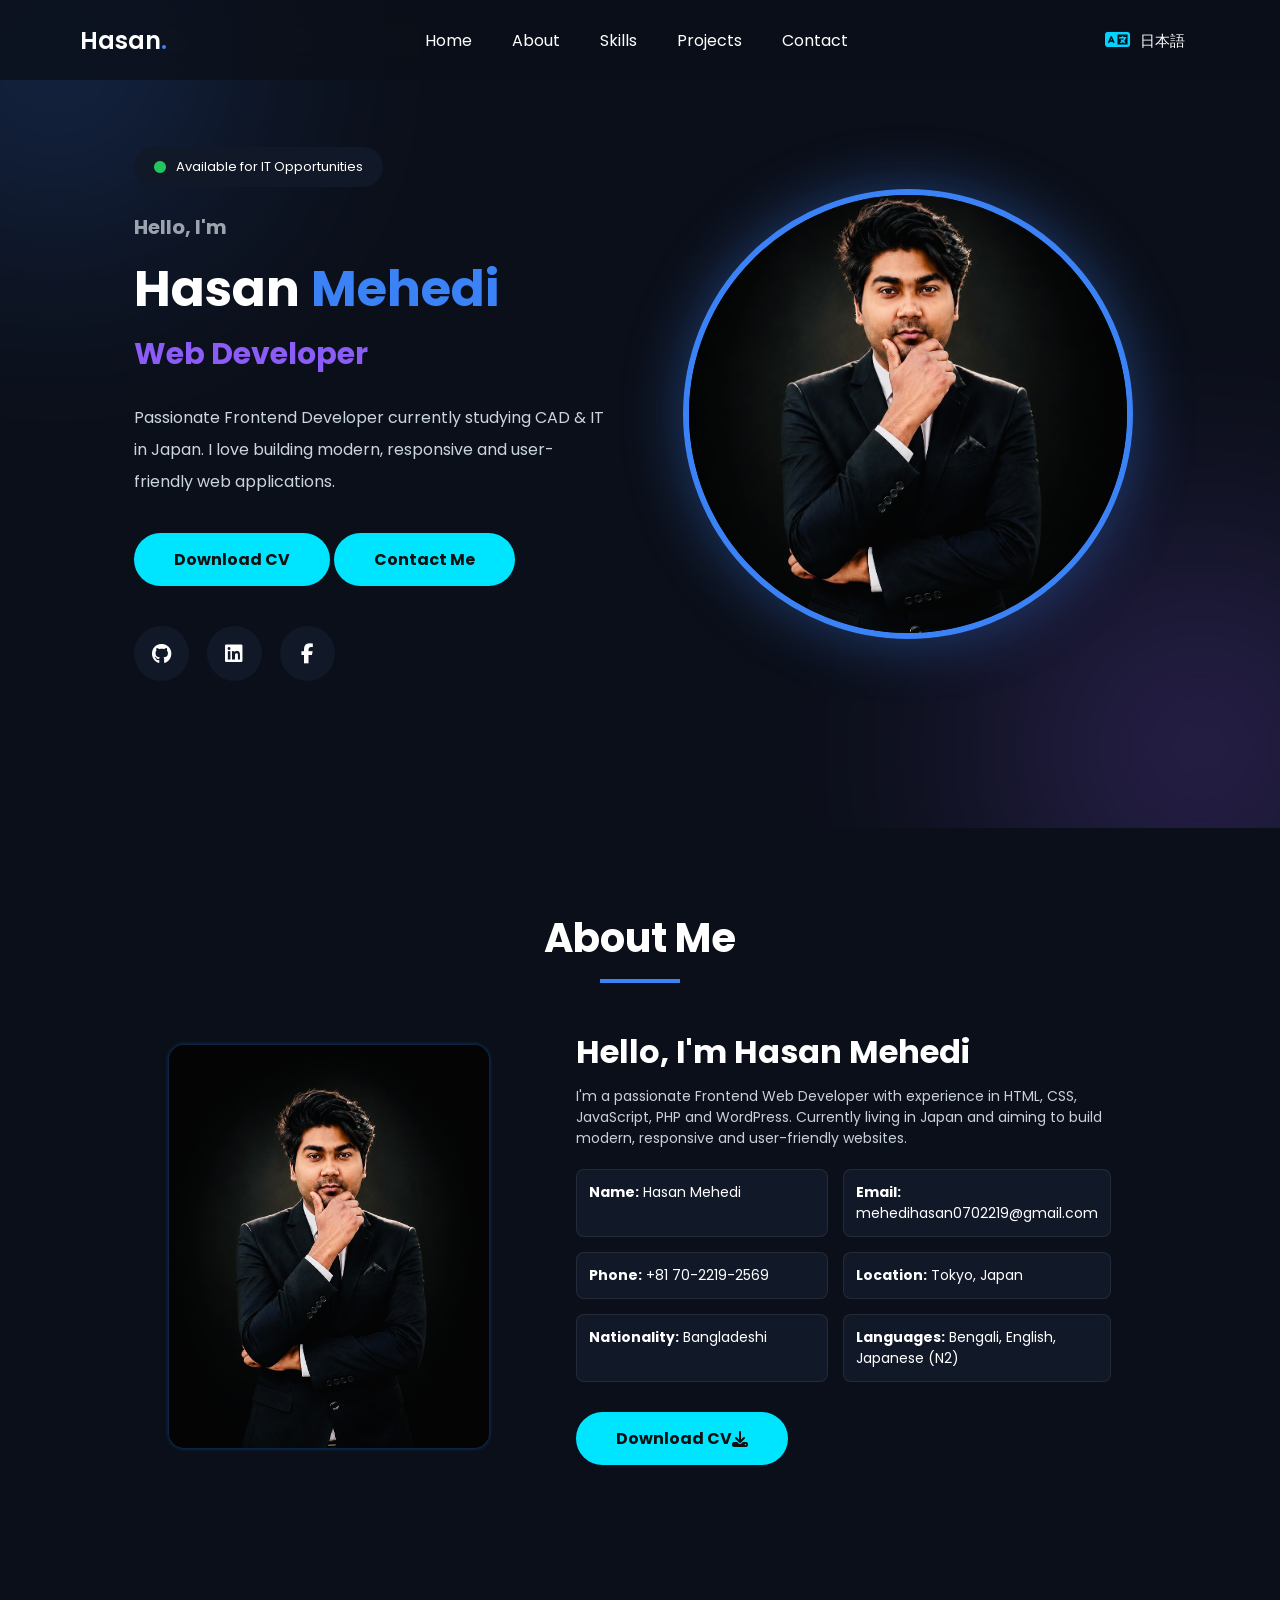
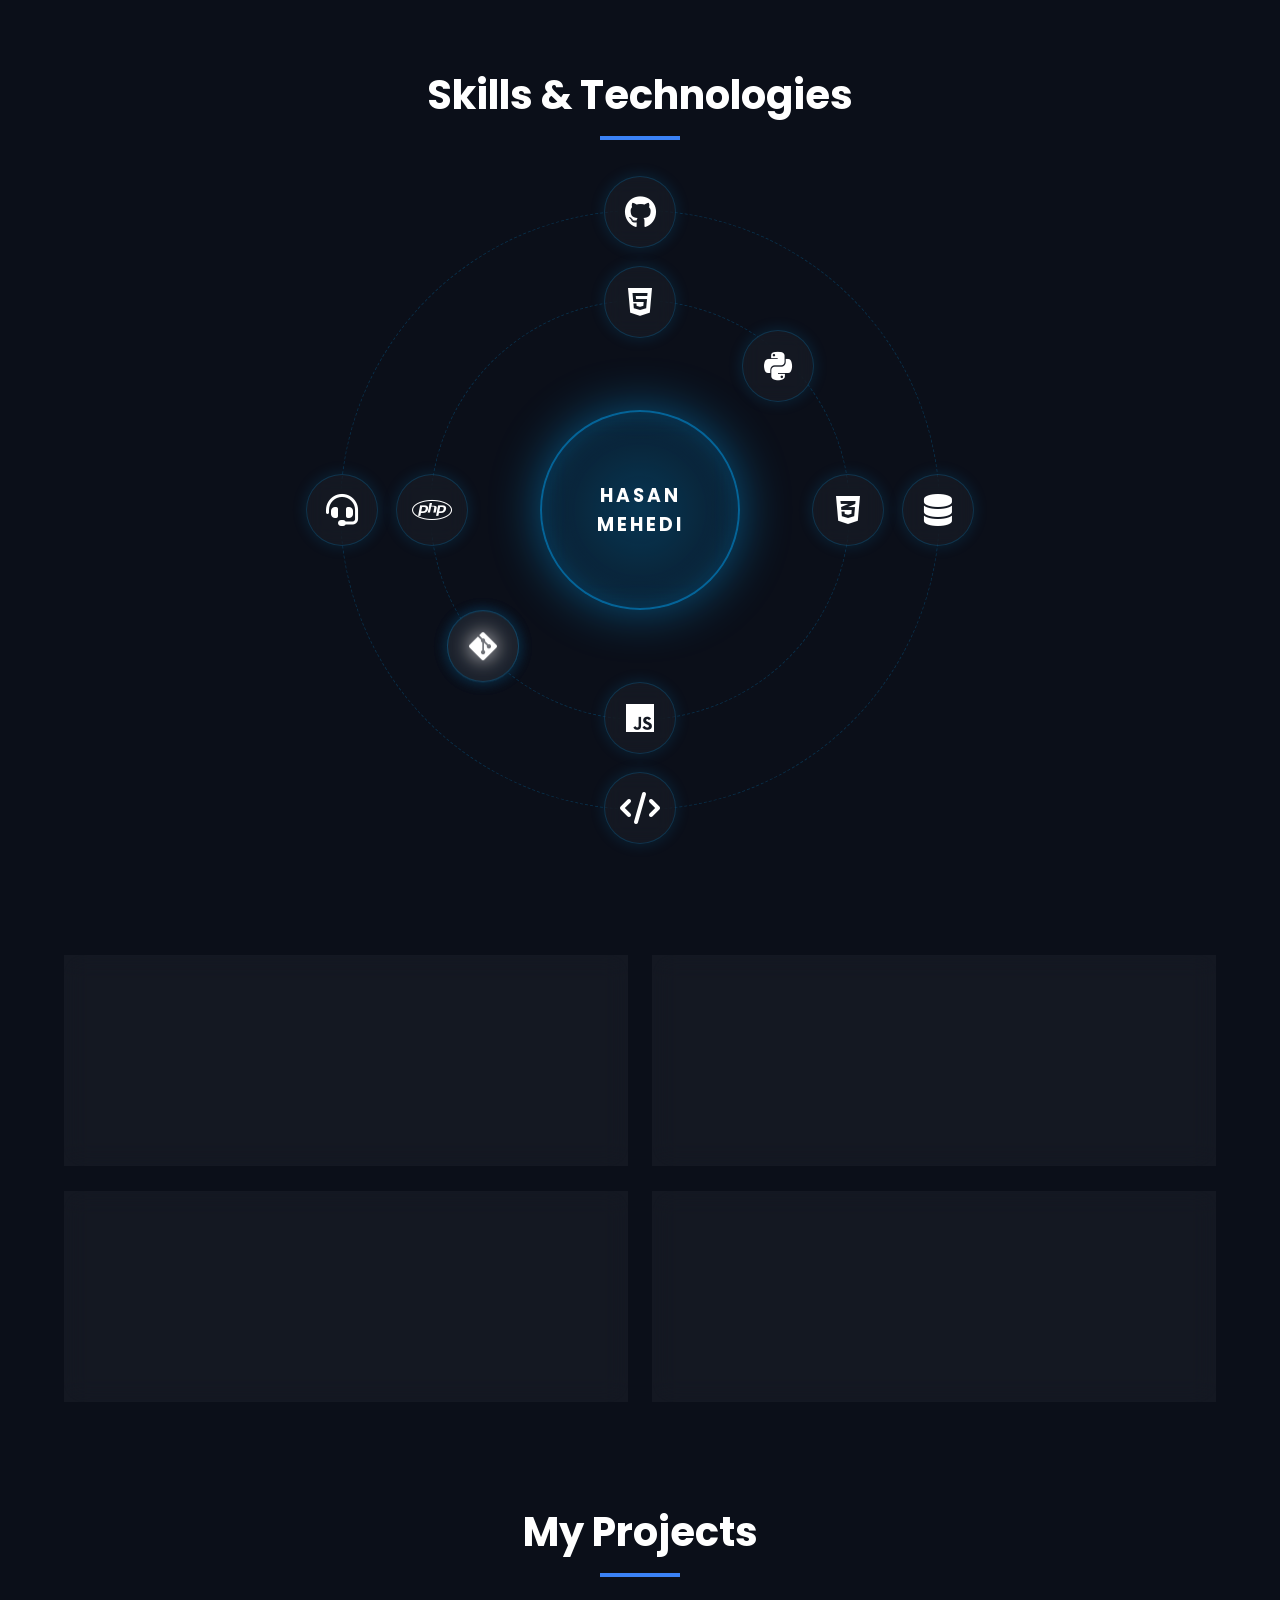
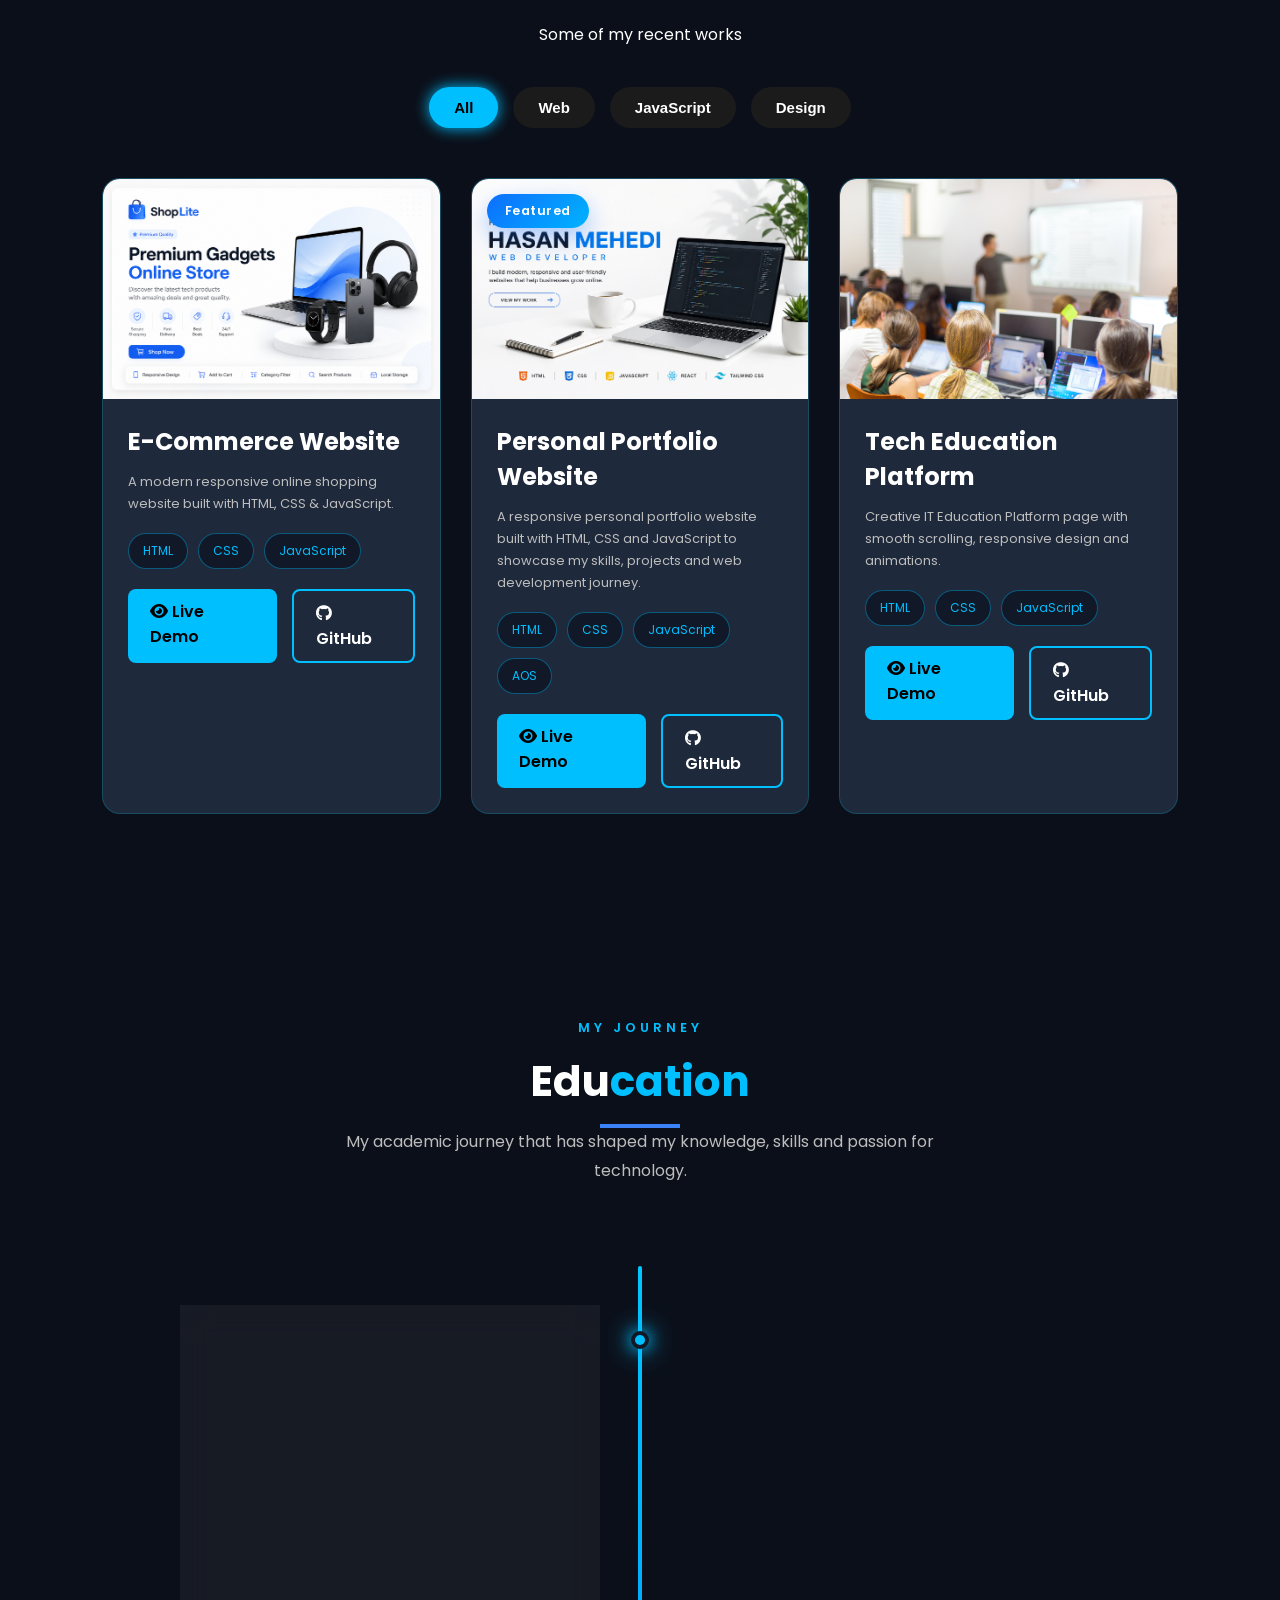
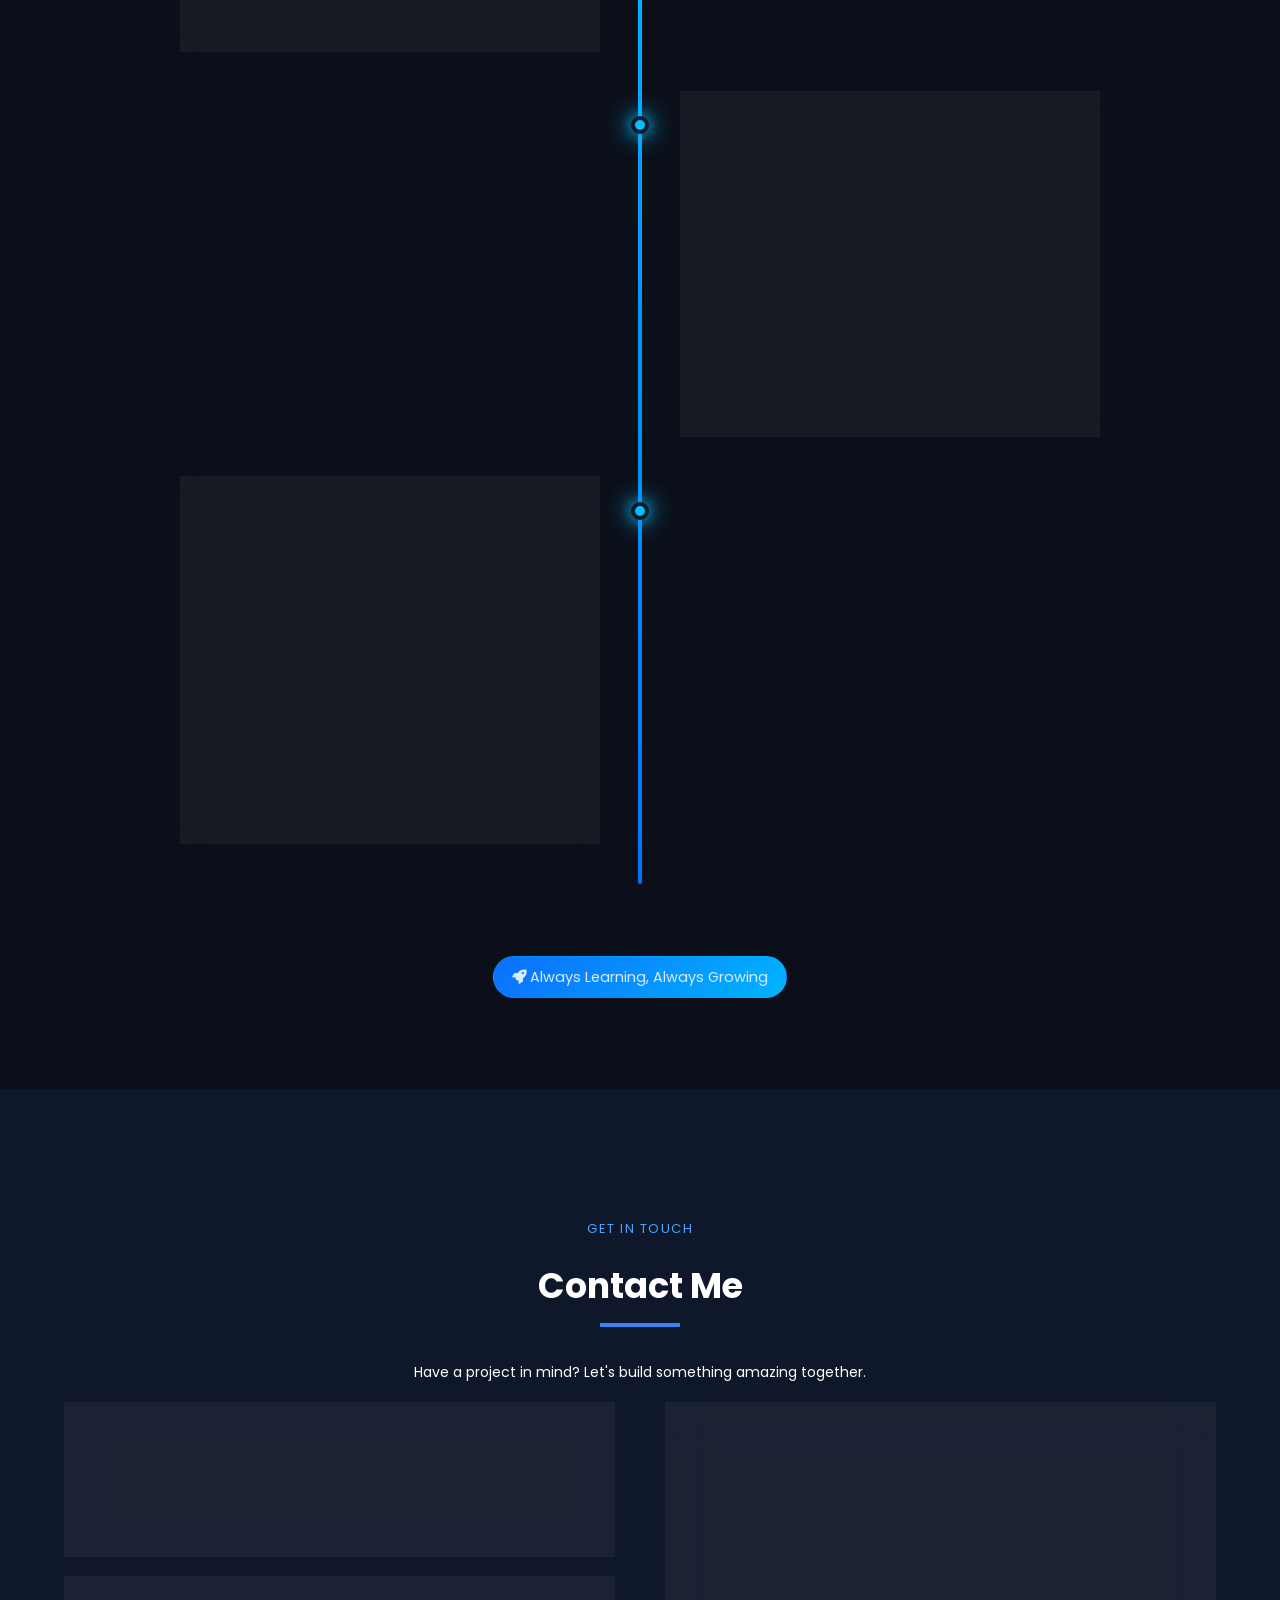
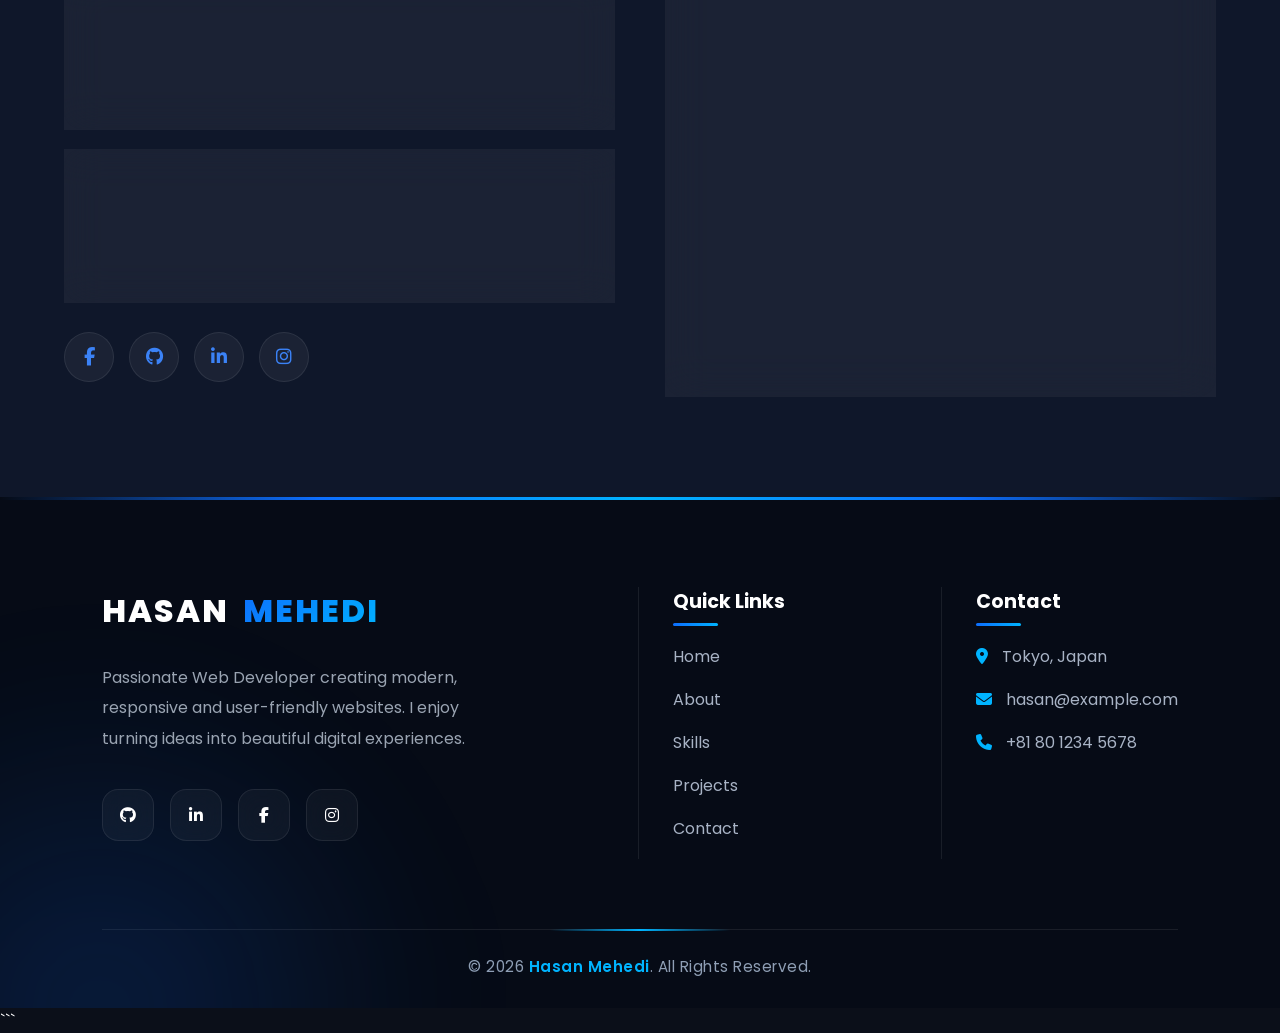
==== commit 7b505966: "Update homepage" ====
--- a/index.html
+++ b/index.html
@@ -115,8 +115,7 @@
 
                 <a href="https://github.com/mehedihasans"><i class="fab fa-github"></i></a>
                 <a href="https://www.linkedin.com/in/hasan-mehedi-ab79a21a9?utm_source=share_via&utm_content=profile&utm_medium=member_ios"><i class="fab fa-linkedin"></i></a>
-                <a href="https://www.facebook.com/goodluck.shanto?locale=ja_JP" target="><i class="fab fa-facebook"></i></a>
-
+                <a href="https://www.facebook.com/goodluck.shanto?locale=ja_JP"><i class="fa-brands fa-facebook-f"></i></a>
             </div>
 
         </div>
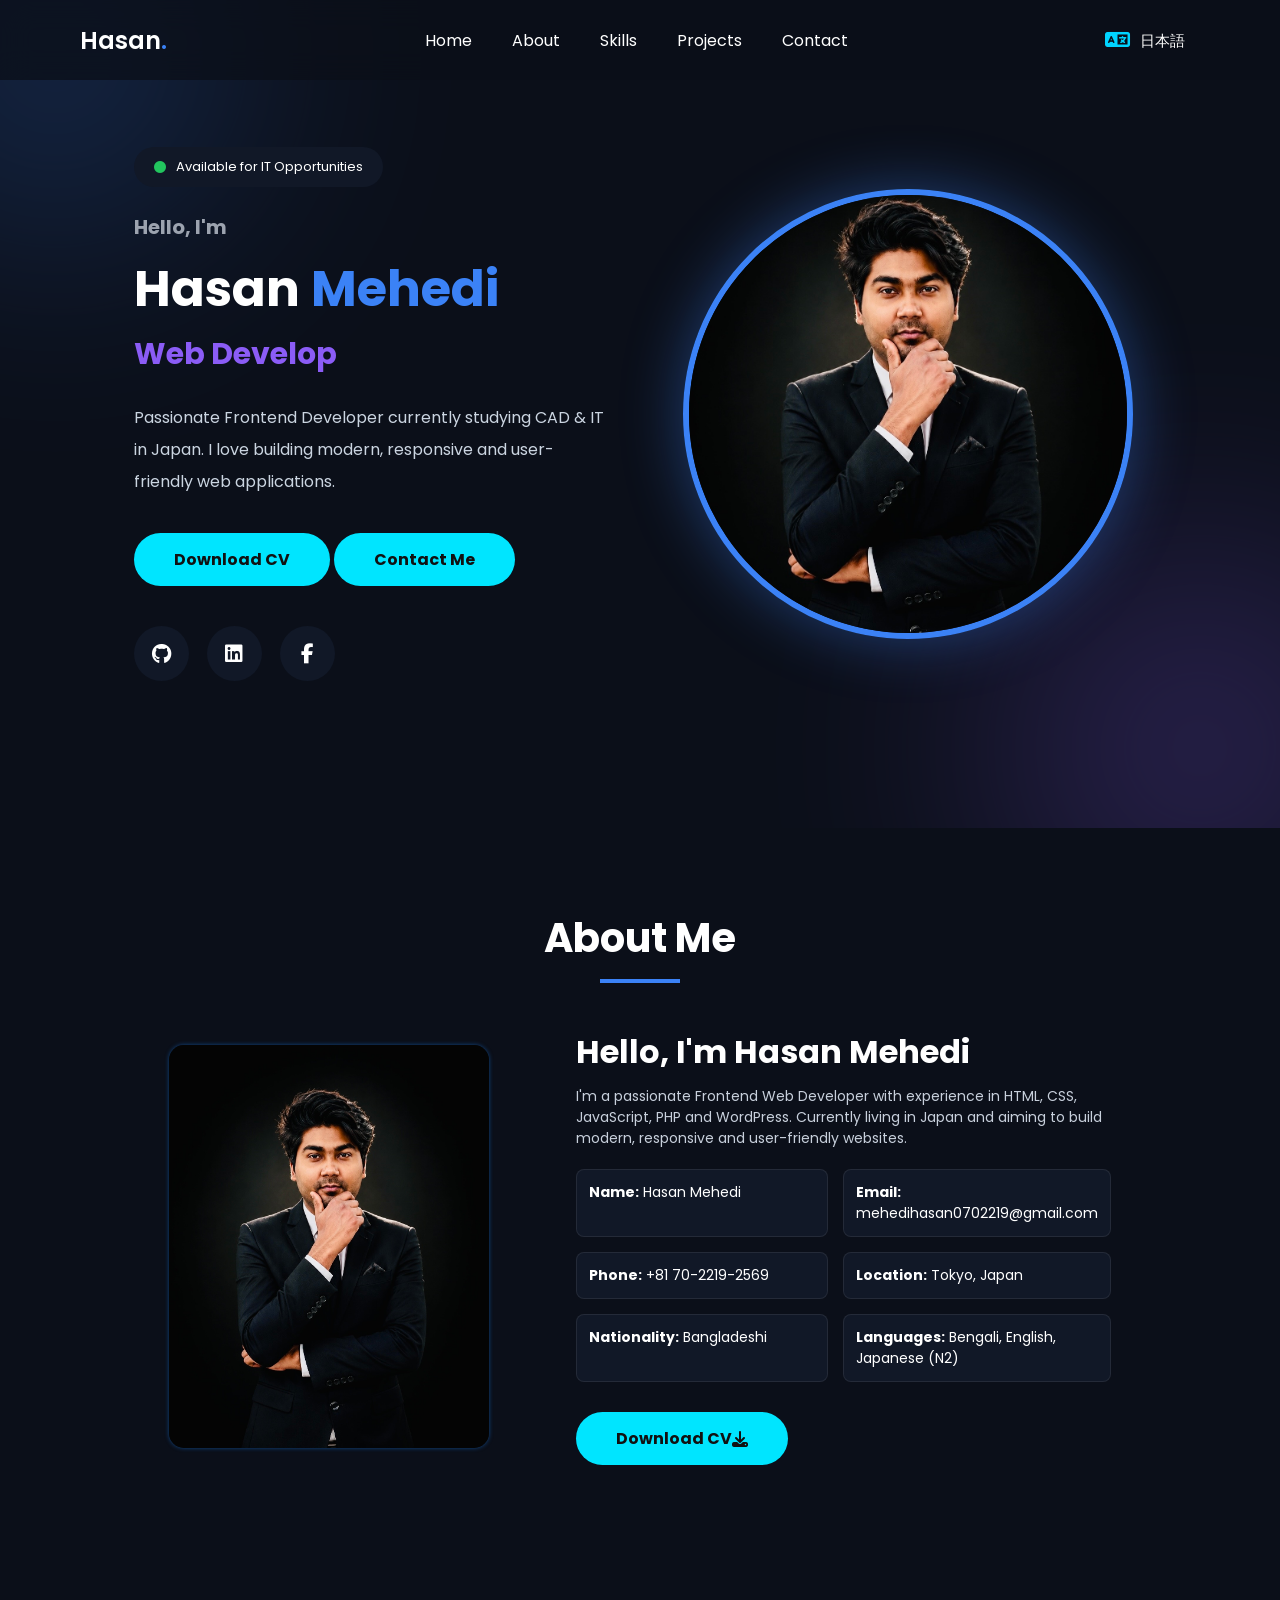
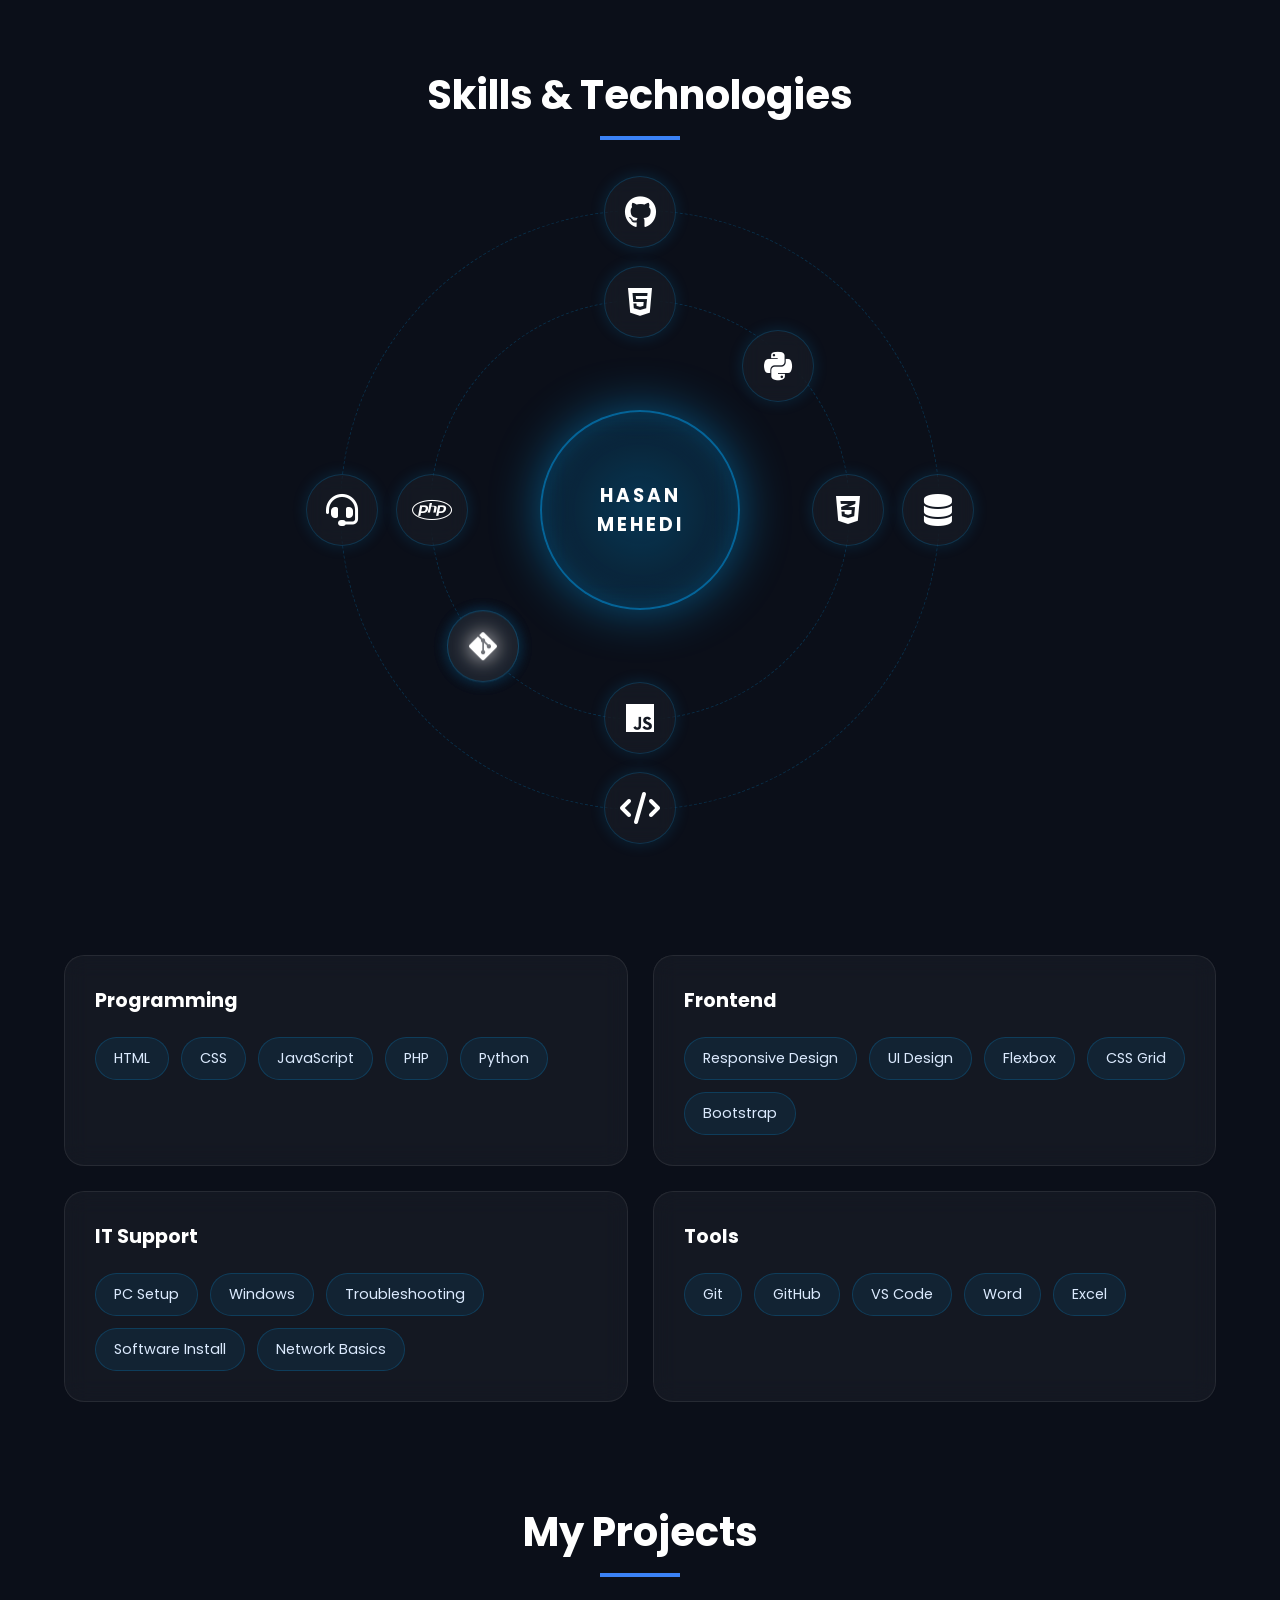
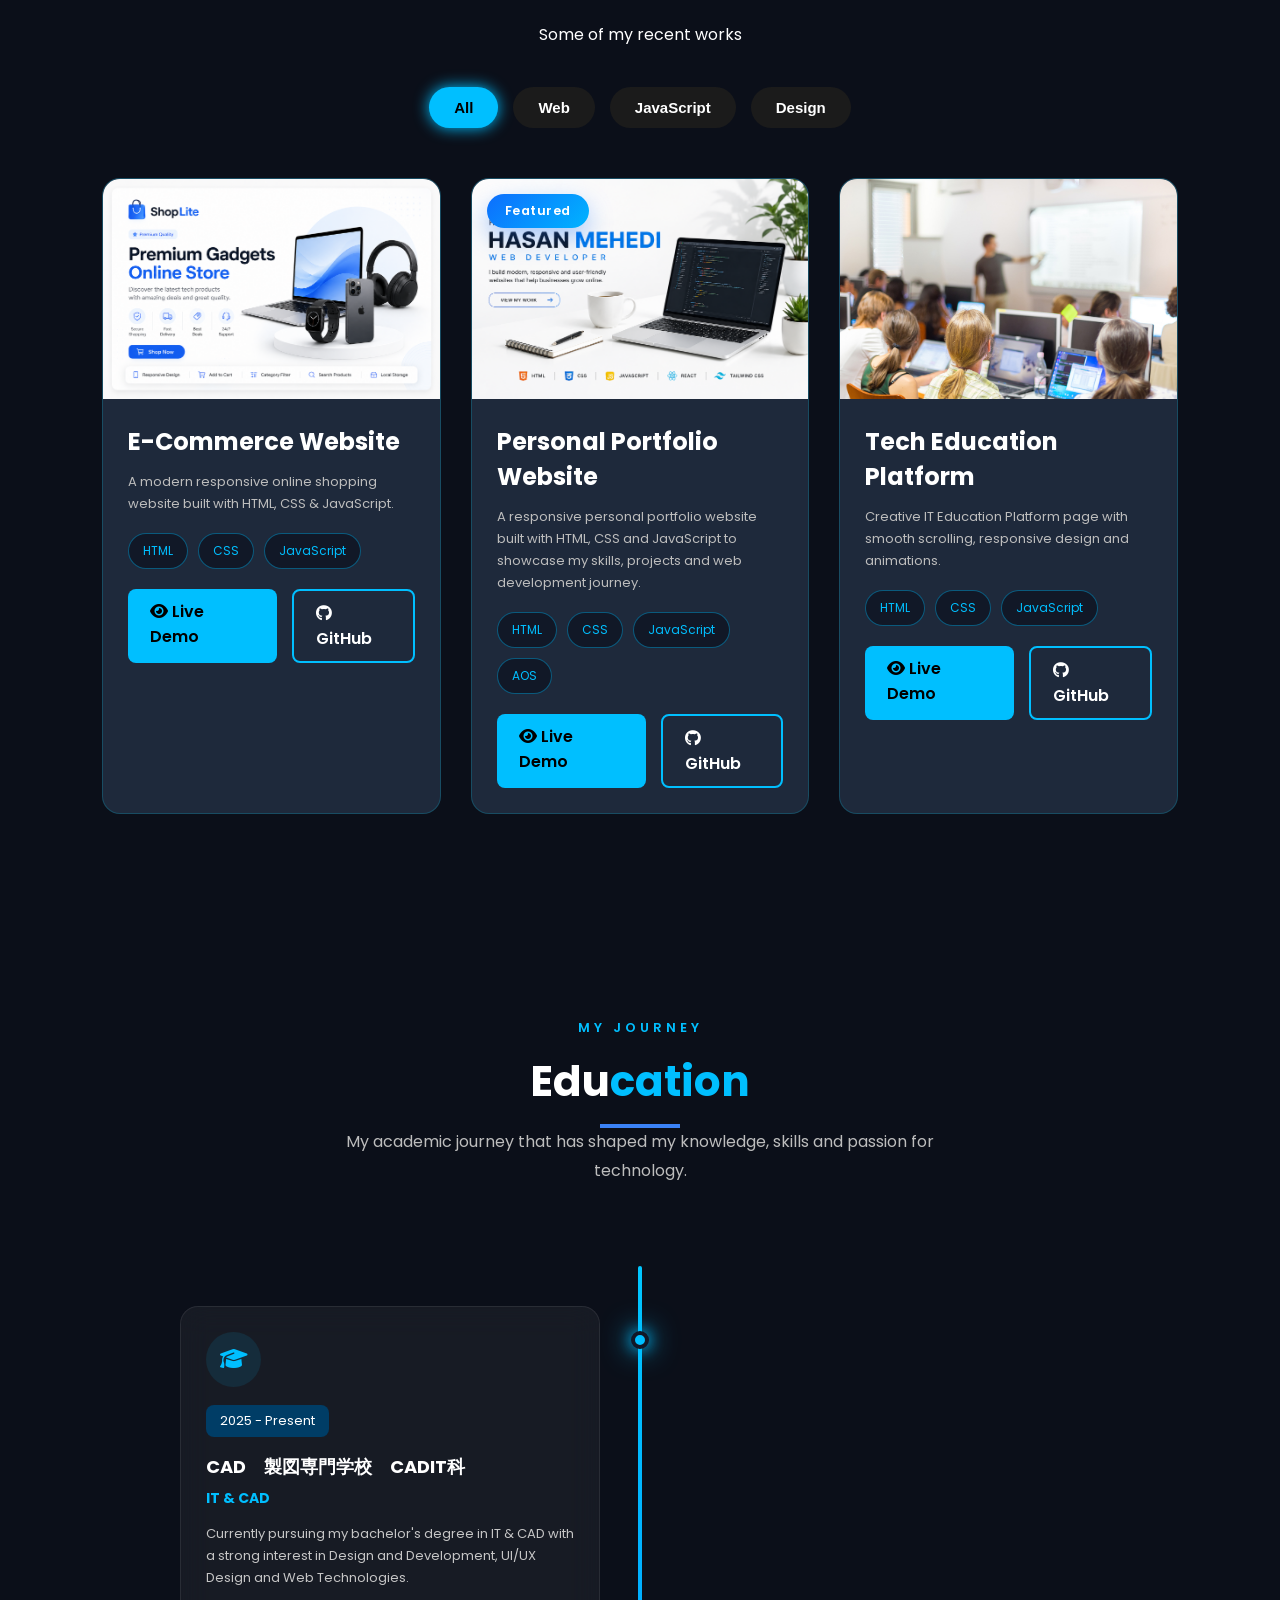
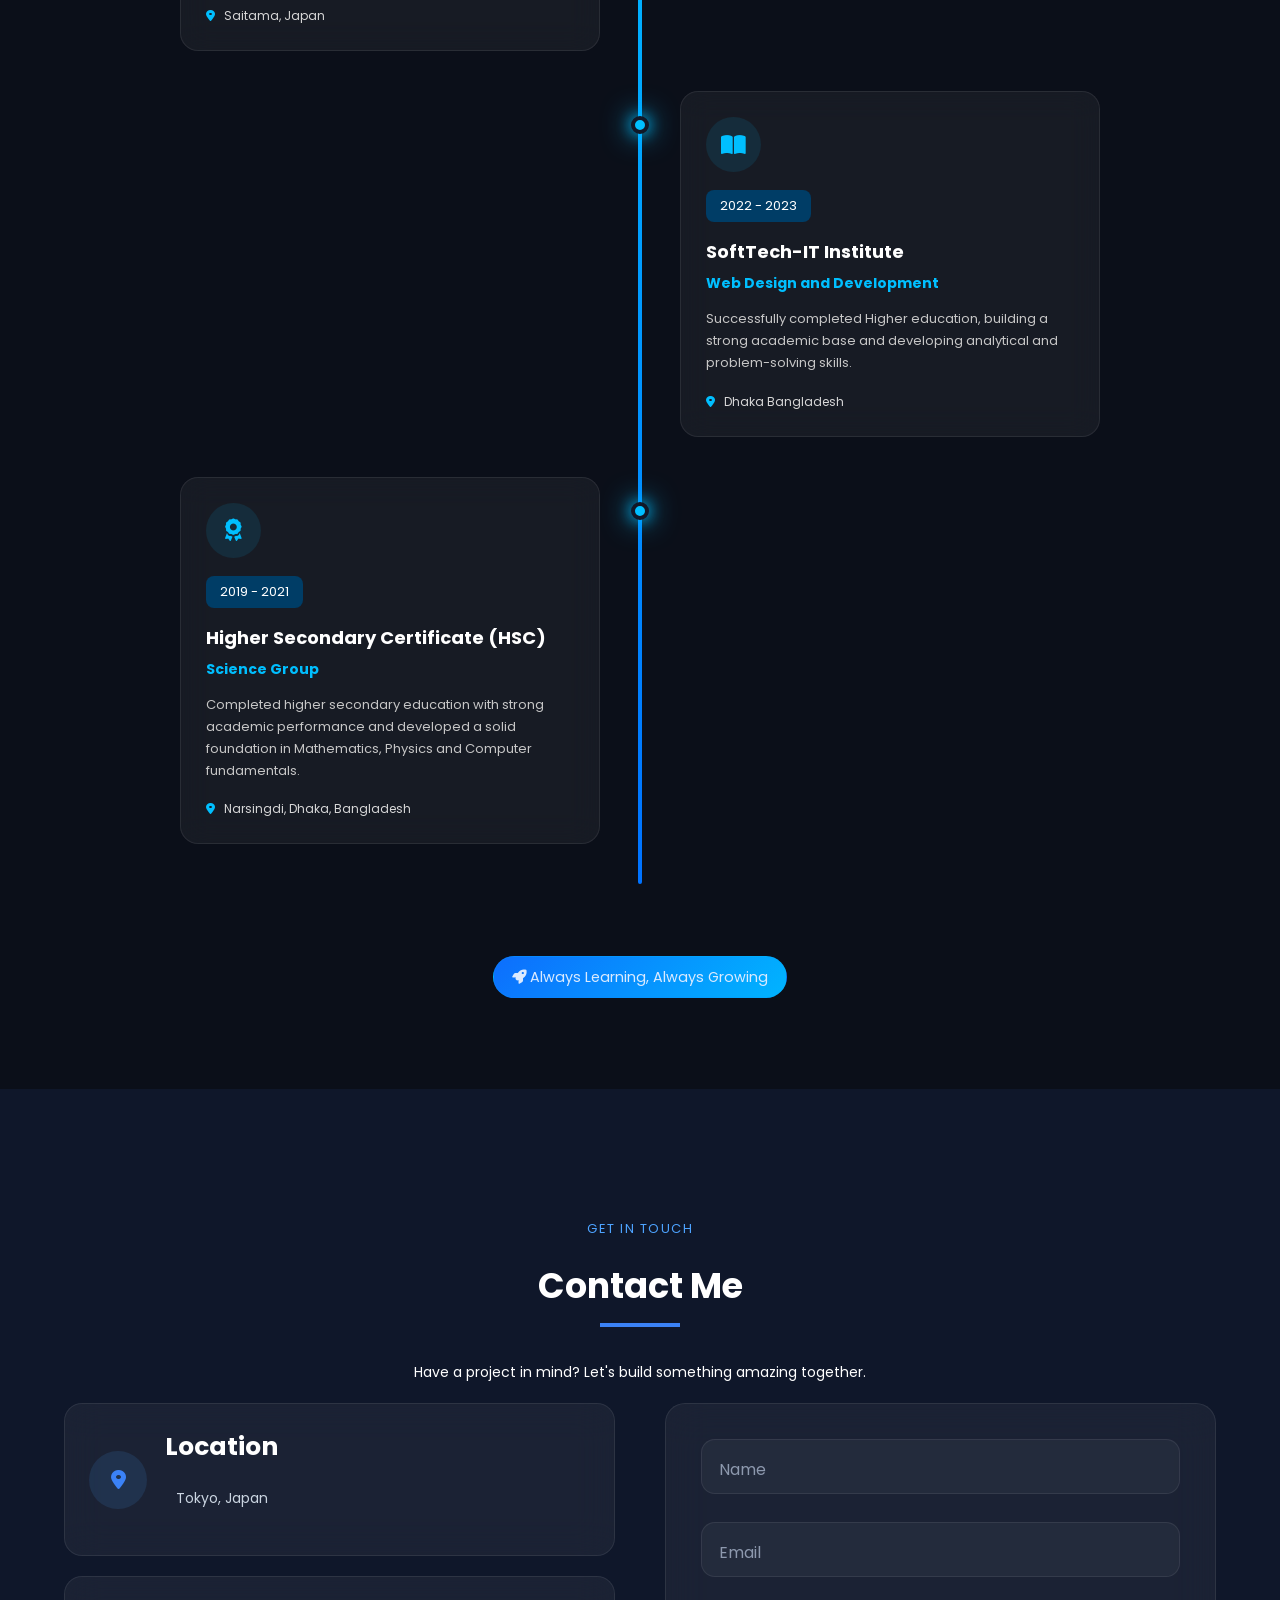
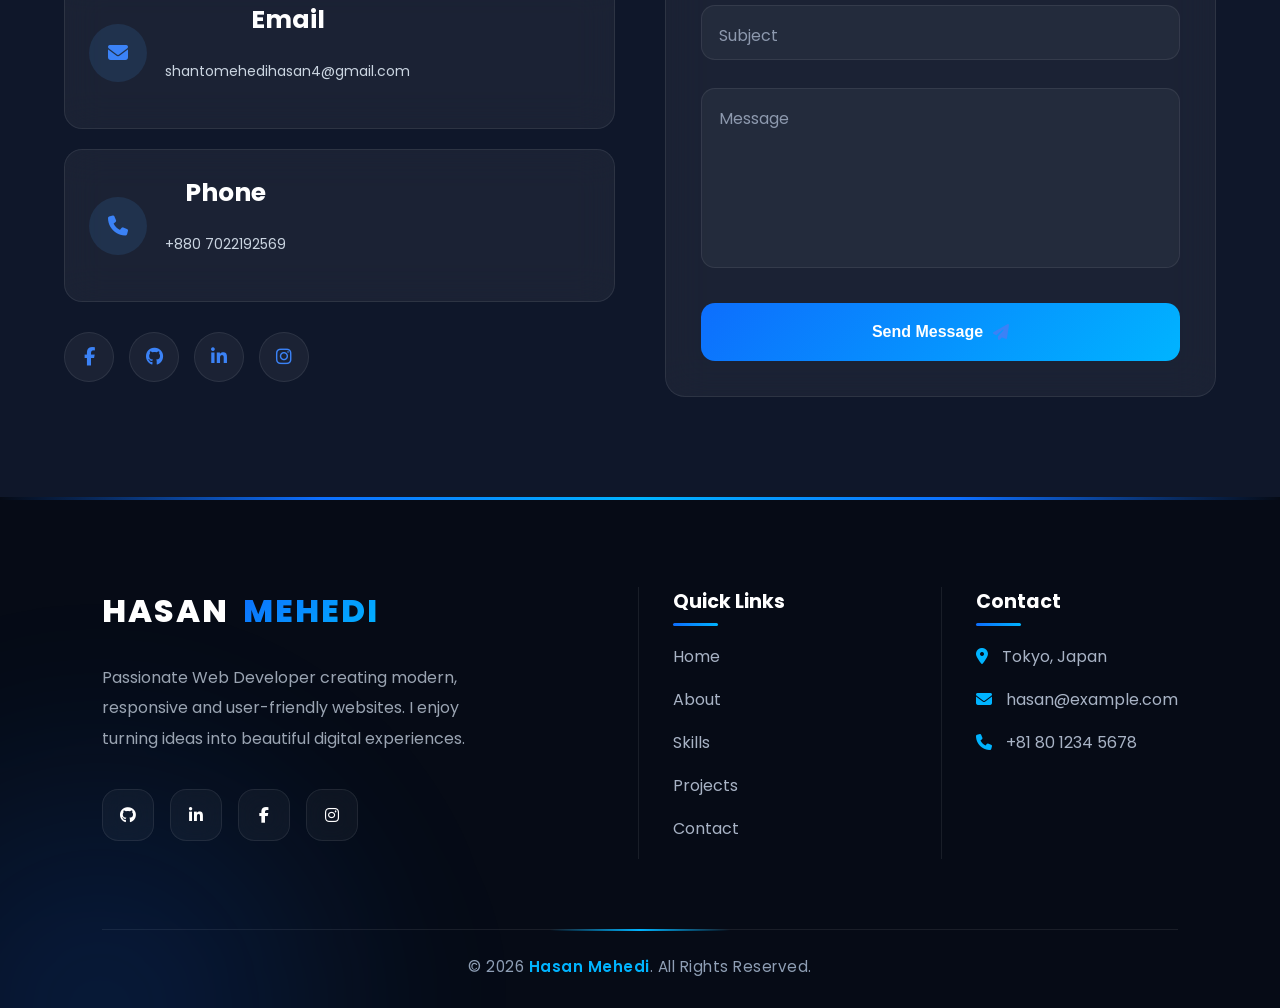
==== commit 1e9fa581: "Update portfolio" ====
--- a/index.html
+++ b/index.html
@@ -1020,7 +1020,7 @@
     </div>
 
 </footer>
-```
+
 
 
 
--- a/css/style.css
+++ b/css/style.css
@@ -647,7 +647,9 @@
 }
 
 @media (max-width:480px){
-
+    .hero-buttons .btn {
+        margin: 3px 0;
+    }
     .orbit-container{
 
         display:none;
@@ -2310,6 +2312,13 @@
 .hero-content{
     grid-template-columns:1fr;
     text-align:center;
+    display: flex;
+        flex-direction: column-reverse; 
+        align-items: center;
+        gap: 40px;
+}
+.hero-image img {
+    width: 100%;
 }
 
 .hero-buttons{
@@ -2357,11 +2366,24 @@
 }
 @media (max-width:480px){
 
+    .hero-content{
+    
+       
+        gap: 20px;
+}
 .hero-text h1{
-
-    font: size 30px;
-
-}
+    grid-template-columns:1fr;
+    text-align:center;
+    font: size 25px;
+
+}
+}
+
+@media (max-width:360px) {
+    .hero-content {
+       width: 100%;
+    }
+
 
 #typing{
 
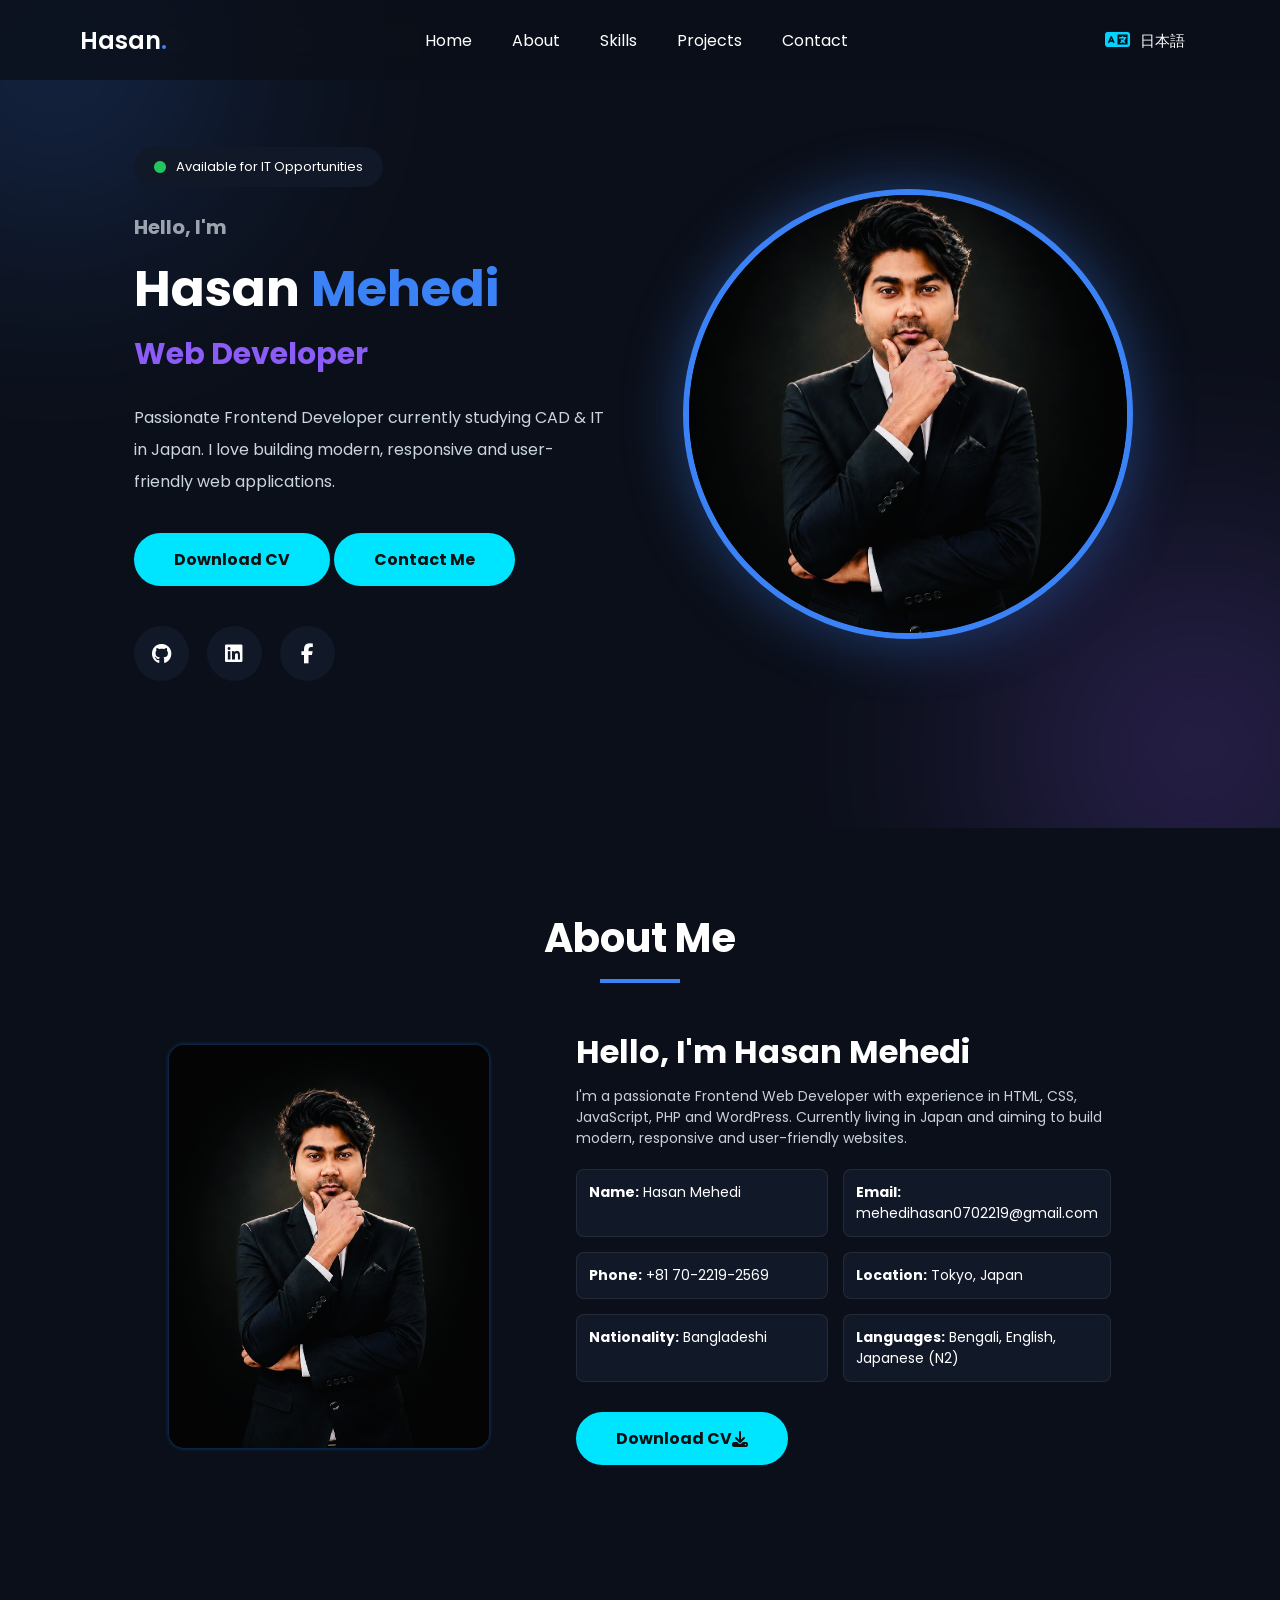
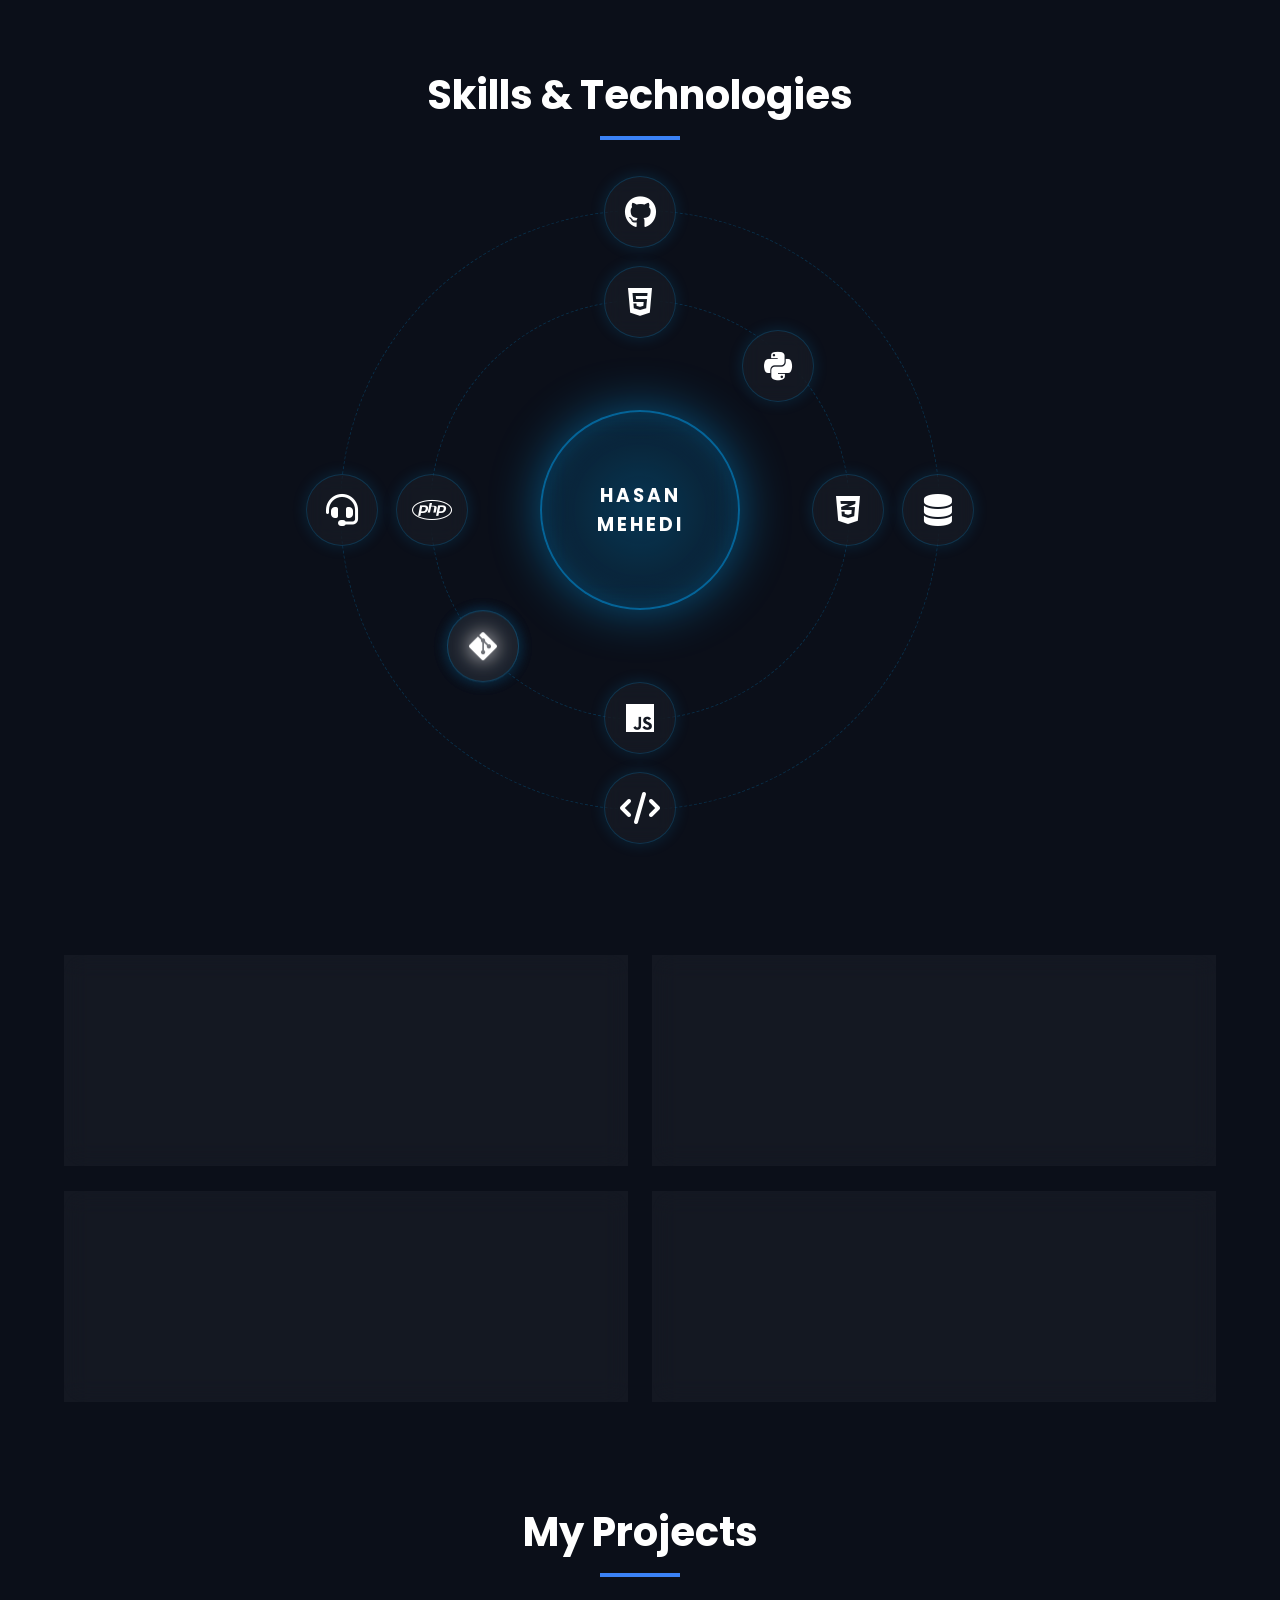
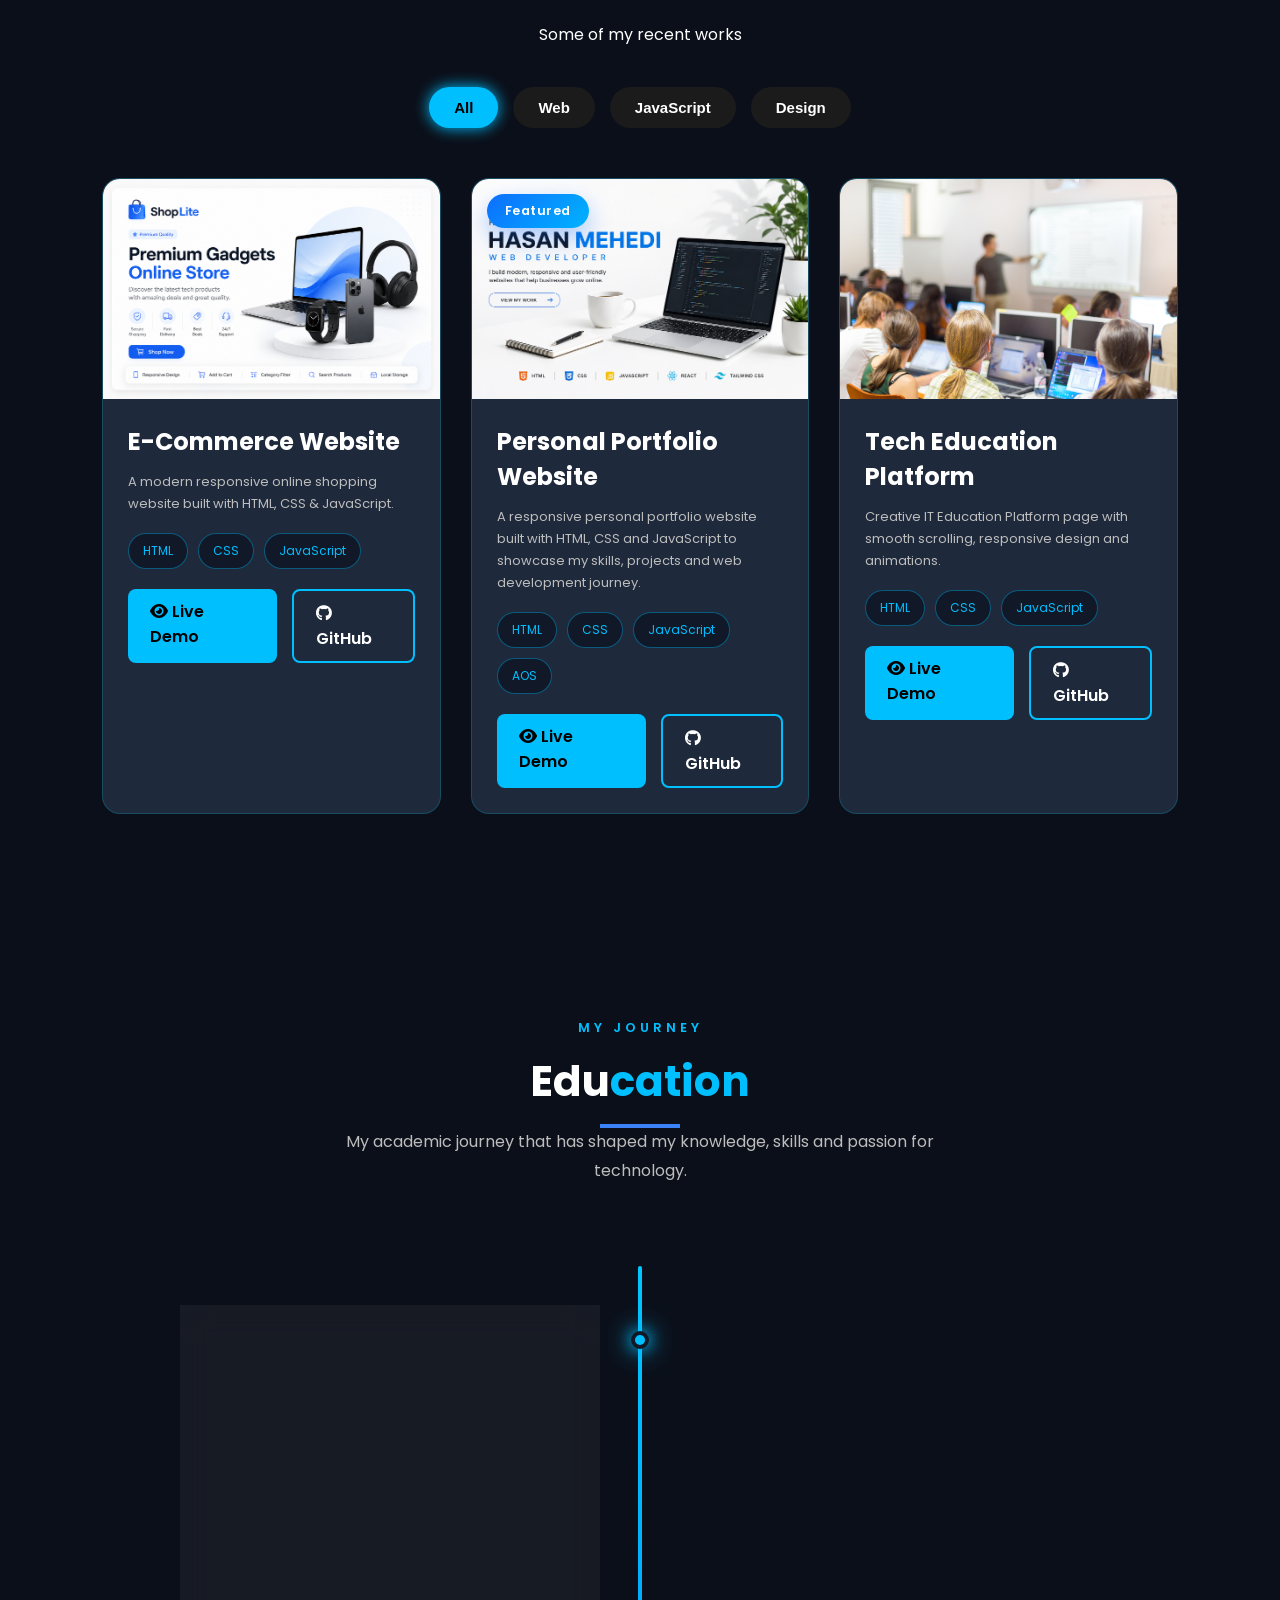
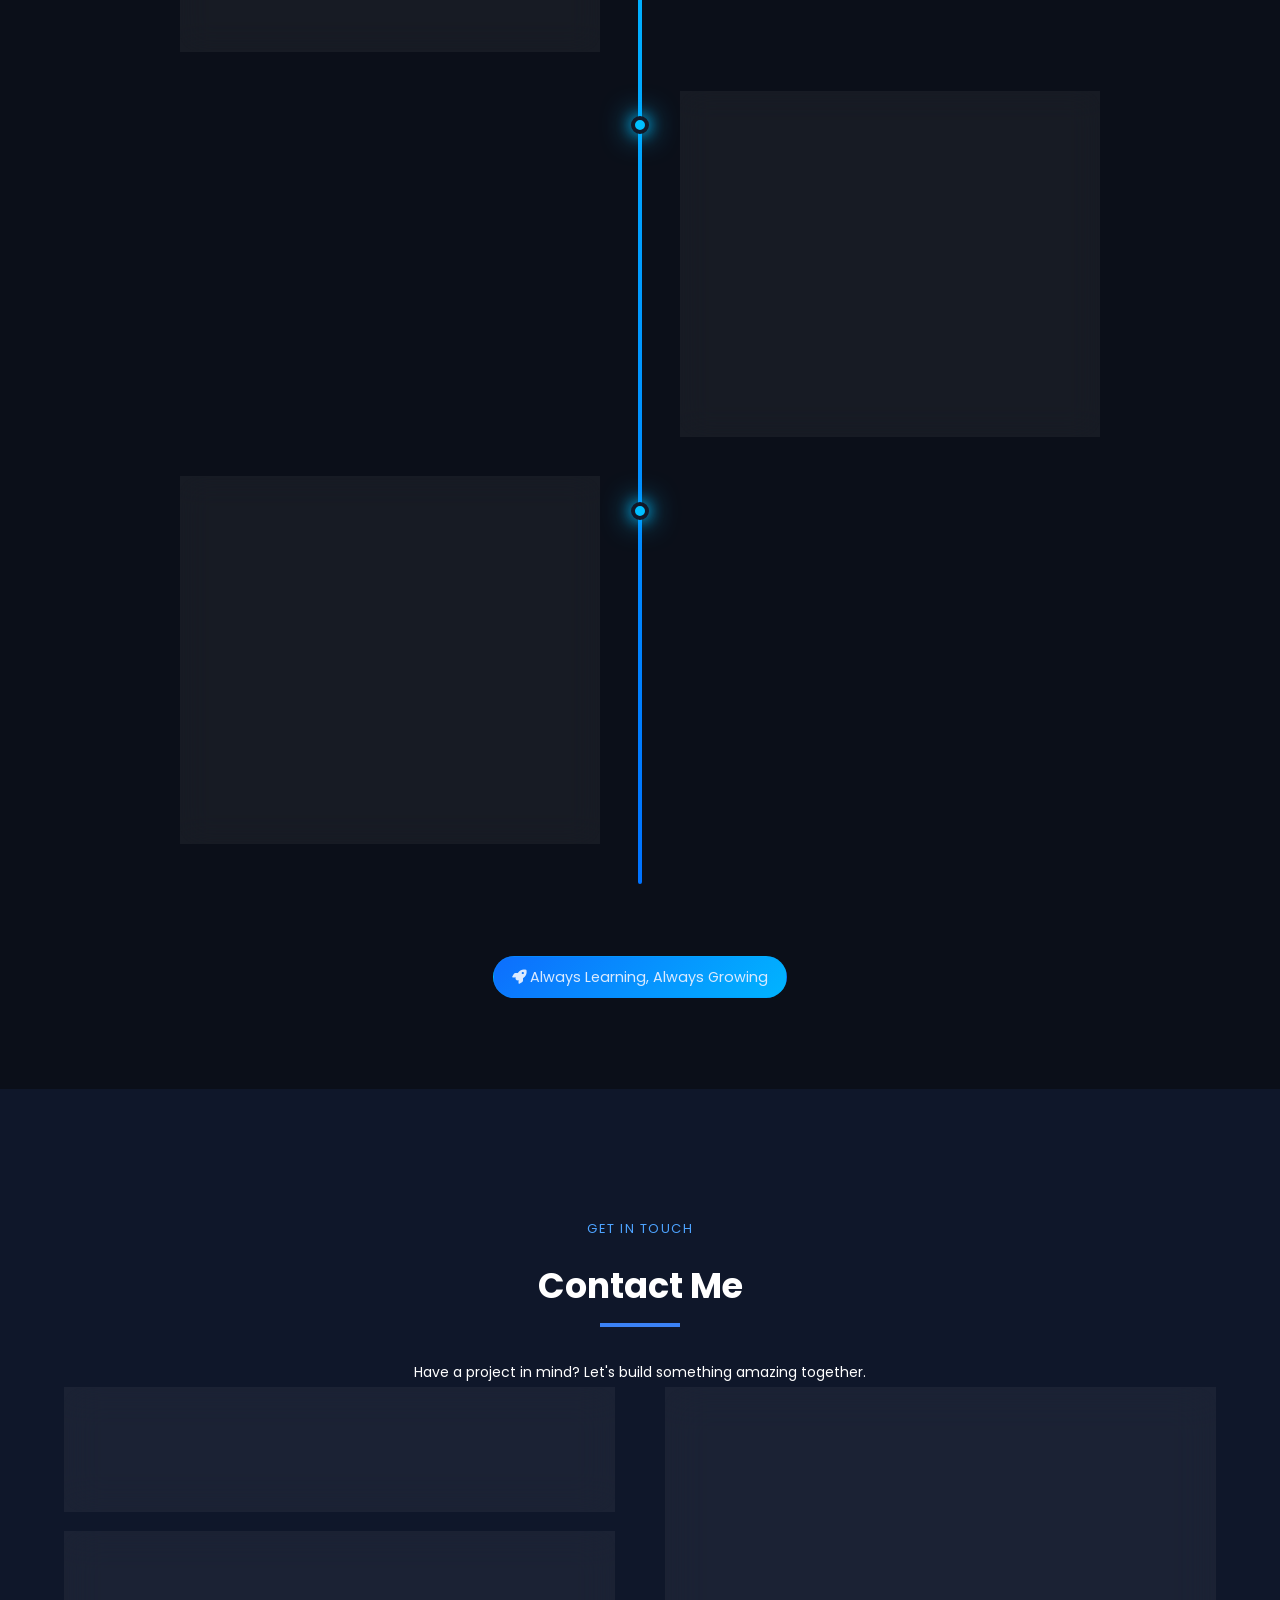
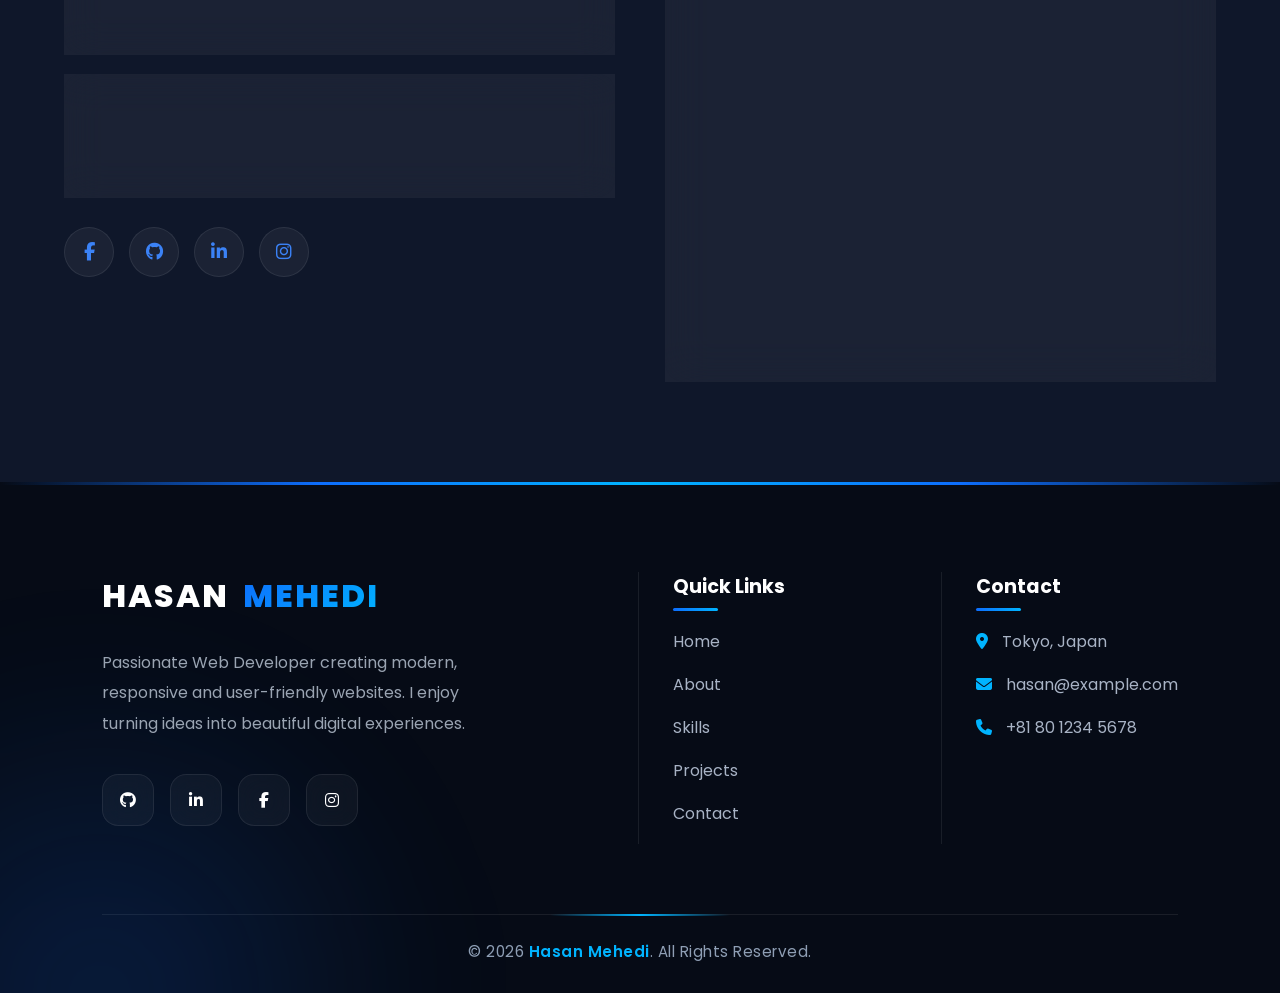
==== commit 33be0c8d: "update image file" ====
--- a/index.html
+++ b/index.html
@@ -6,6 +6,9 @@
     <meta name="viewport" content="width=device-width, initial-scale=1.0">
     <title>Hasan Mehedi | Frontend Developer</title>
     <meta name="description" content="Hasan Mehedi - Frontend Developer & IT Student in Japan">
+
+    <!-- Favicon -->
+    <link rel="icon" type="image/png" sizes="16x16" href="images/fav.png">
 
     <!-- Google Font -->
     <link rel="preconnect" href="https://fonts.googleapis.com">
--- a/css/style.css
+++ b/css/style.css
@@ -1020,7 +1020,7 @@
 }
 
 #contact p{
-    margin:20px 0;
+    margin:5px 0;
     font-size:14px;
 }
 
@@ -1353,6 +1353,9 @@
 height:54px;
 
 }
+.project-buttons {
+        font-size: 12px;
+    }
 
 }
 
@@ -1733,7 +1736,8 @@
 
 .contact-info h3{
     font-size:25px;
-    margin-bottom:18px;
+    margin: bottom 12px;
+    text-align: left;
 
 }
 
@@ -2380,9 +2384,11 @@
 }
 
 @media (max-width:360px) {
+
     .hero-content {
        width: 100%;
     }
+    
 
 
 #typing{
@@ -2391,9 +2397,15 @@
 
 }
 
-
-
-}
+.project-buttons {
+        font-size: 11px;
+    }
+
+}
+
+
+
+
 
 
 
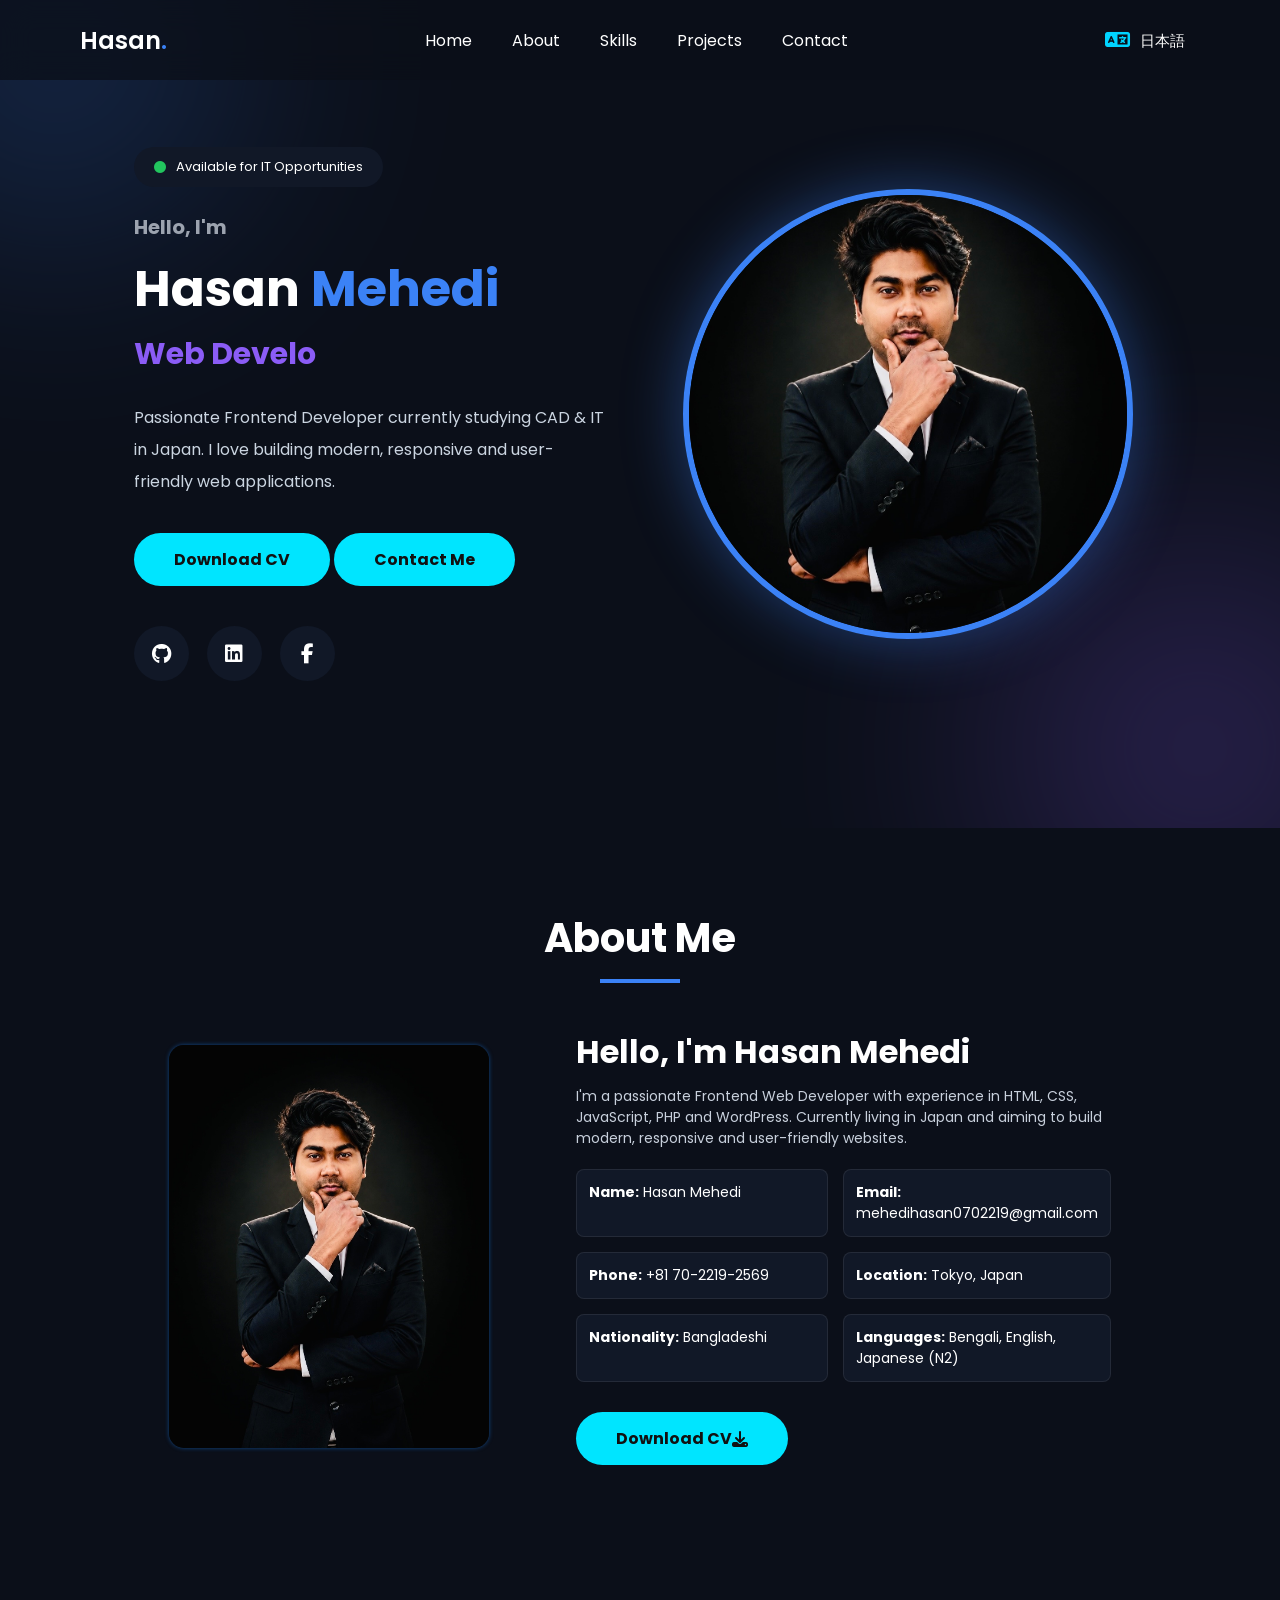
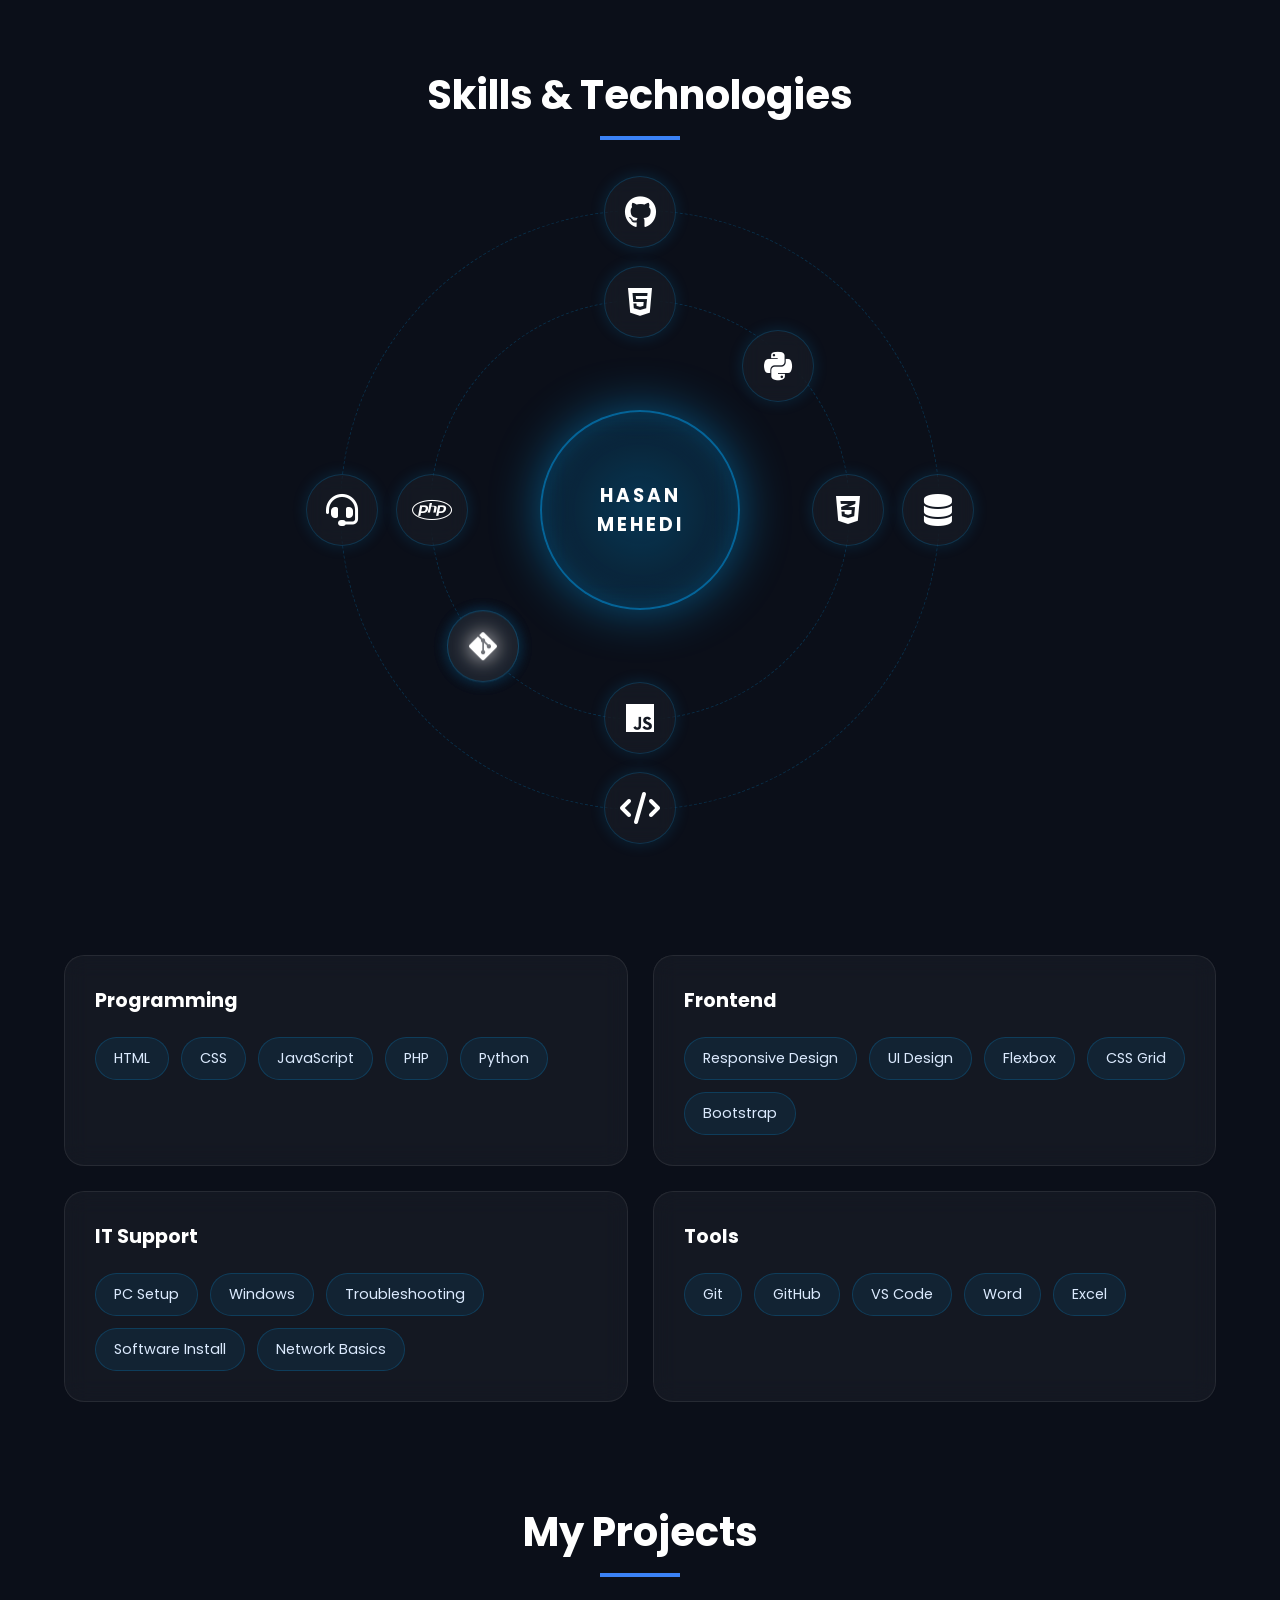
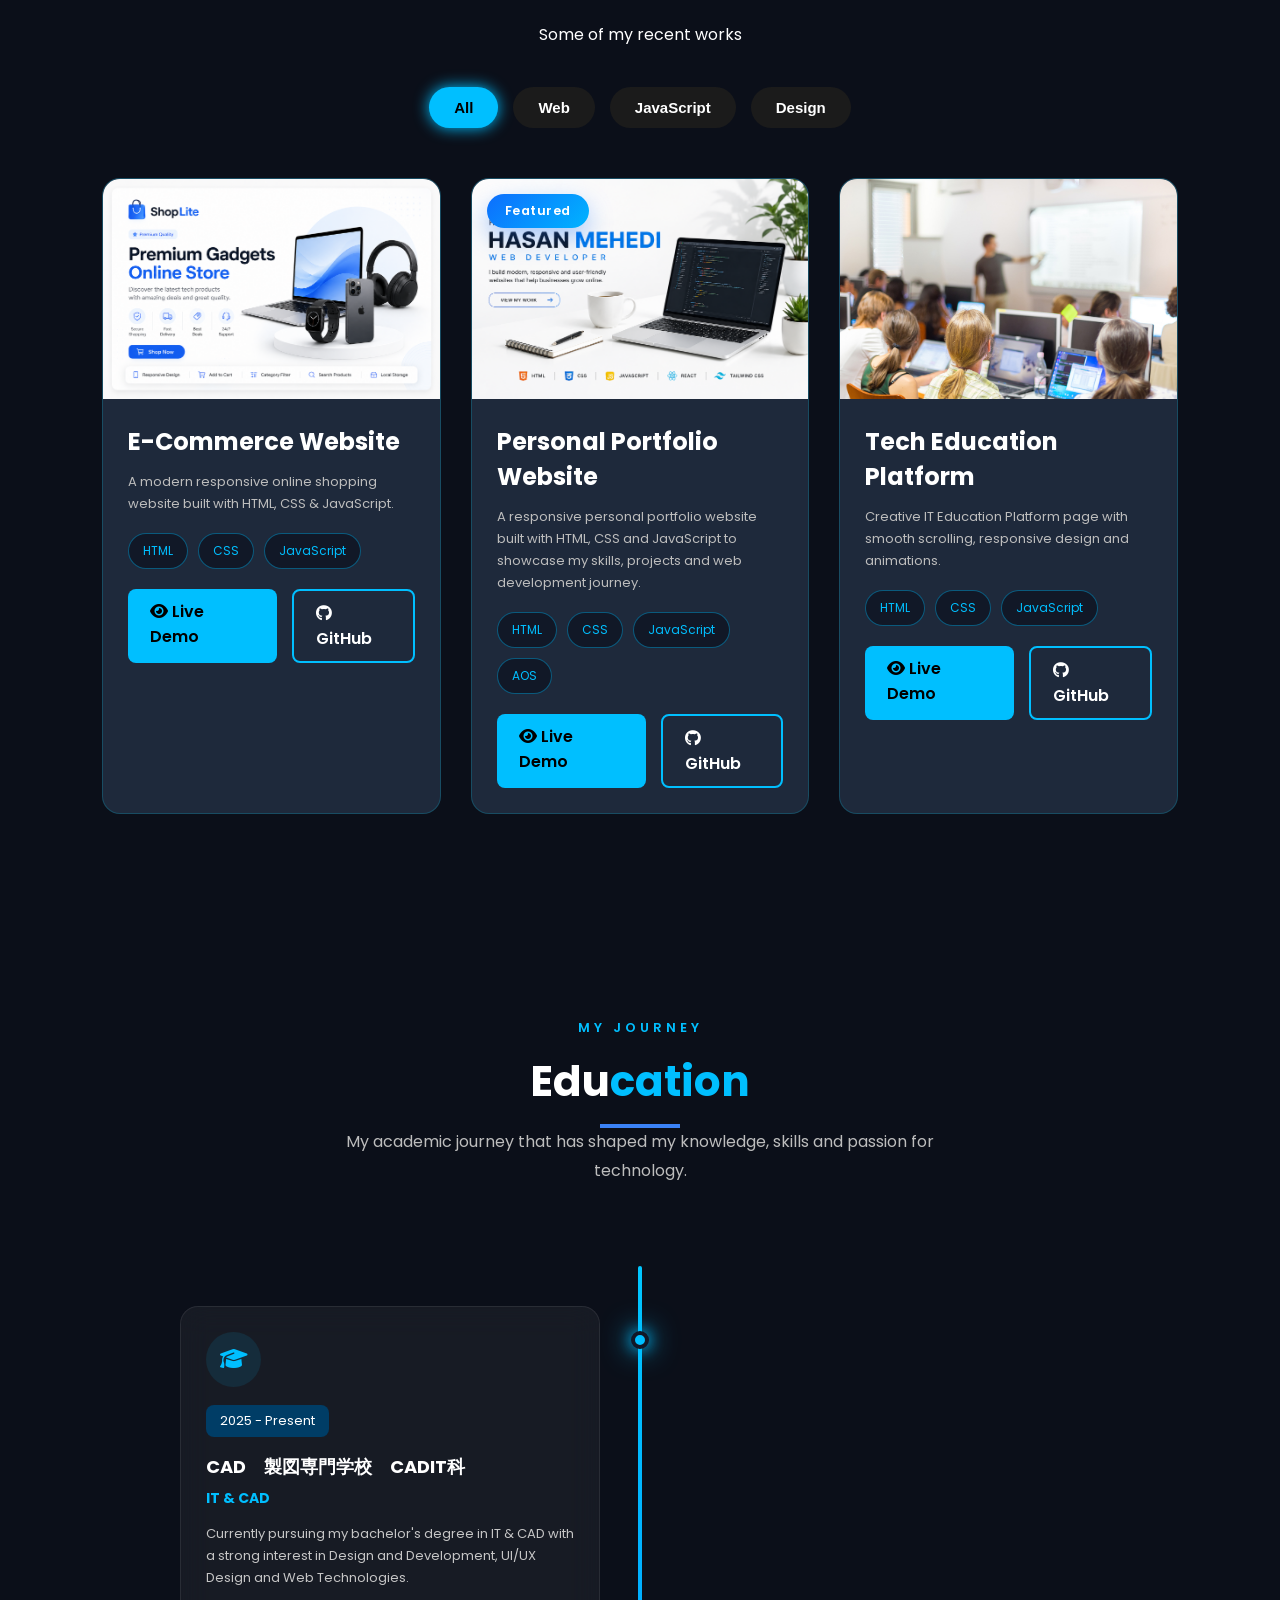
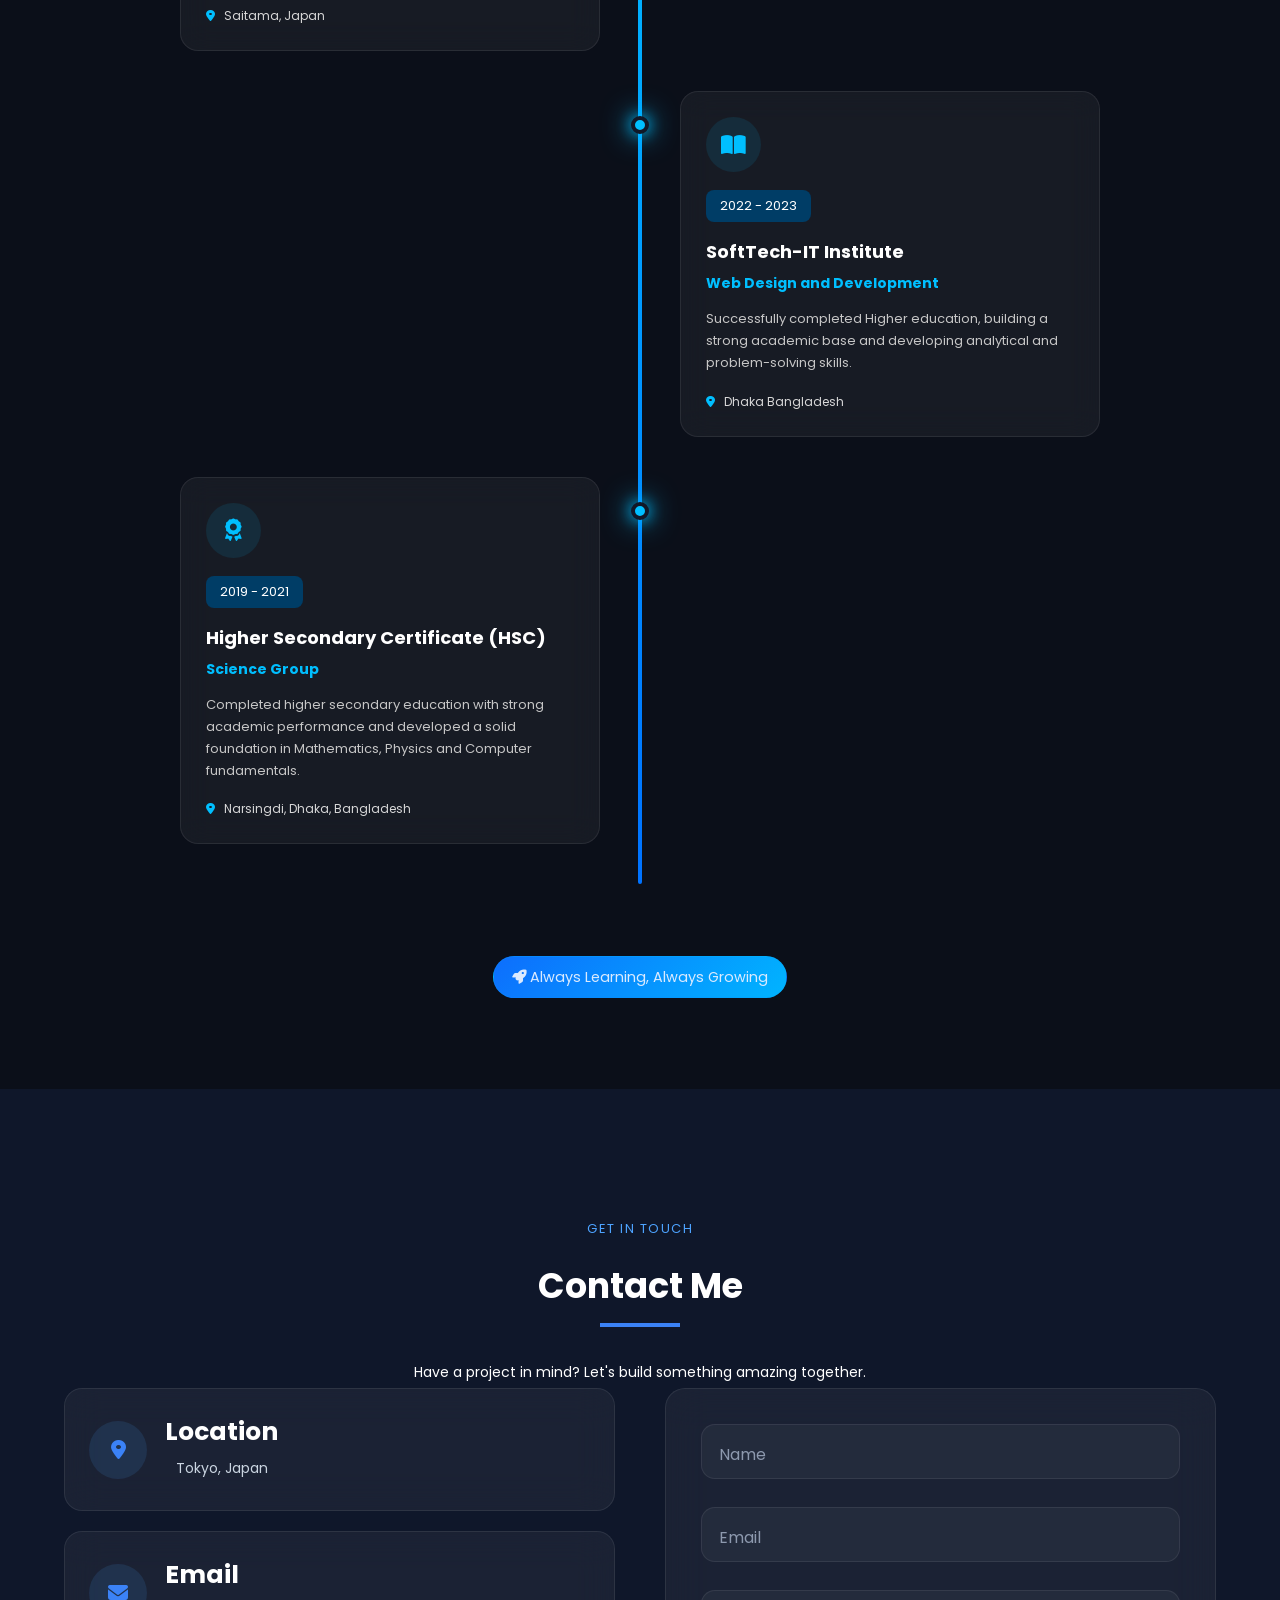
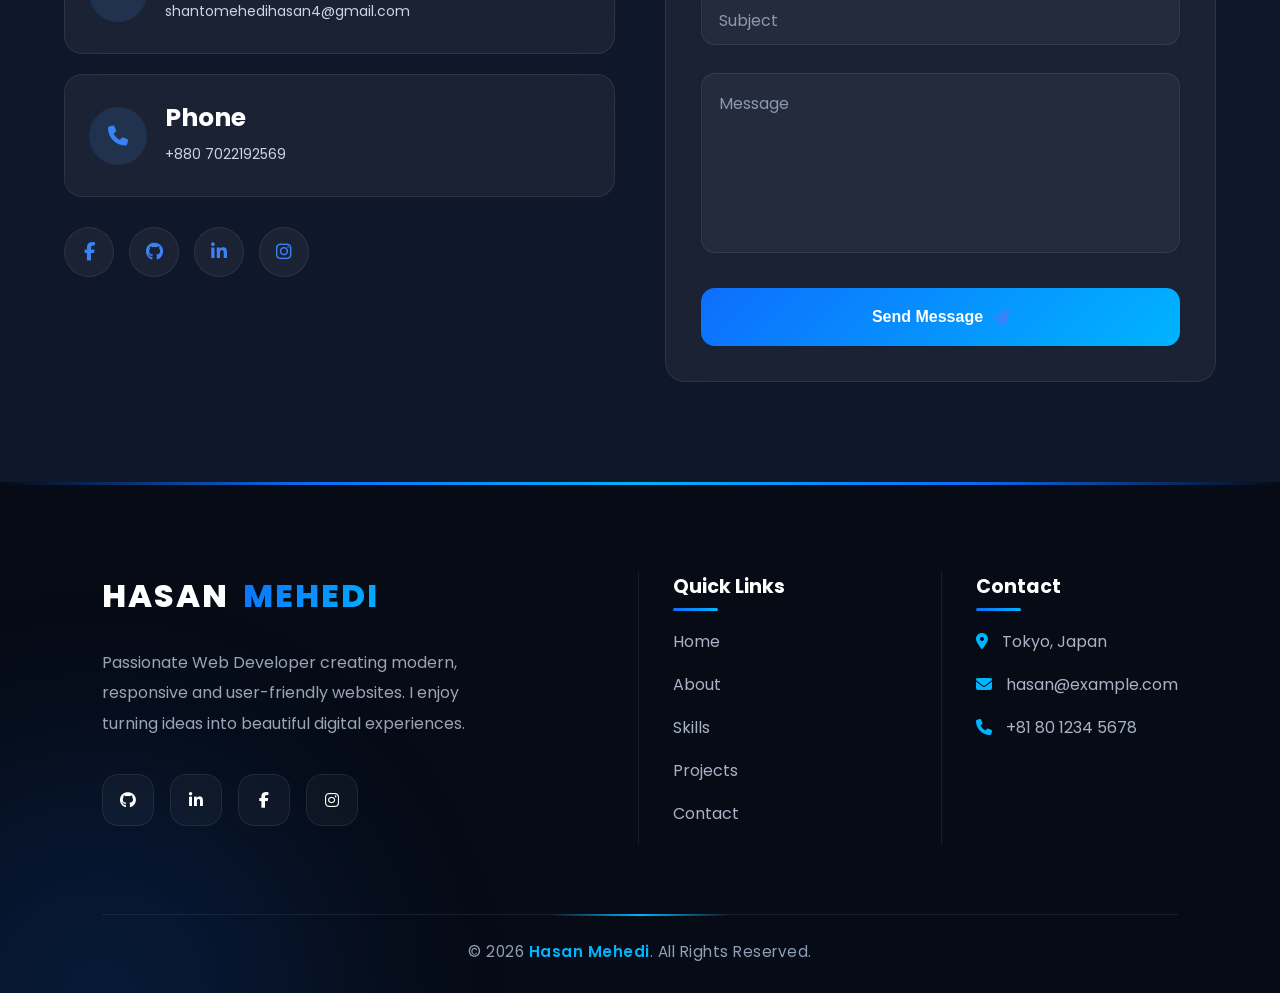
==== commit 91207c1b: "update image html css" ====
--- a/index.html
+++ b/index.html
@@ -8,7 +8,7 @@
     <meta name="description" content="Hasan Mehedi - Frontend Developer & IT Student in Japan">
 
     <!-- Favicon -->
-    <link rel="icon" type="image/png" sizes="16x16" href="images/fav.png">
+    <link rel="icon" type="image/png" href="images/fav.png">
 
     <!-- Google Font -->
     <link rel="preconnect" href="https://fonts.googleapis.com">
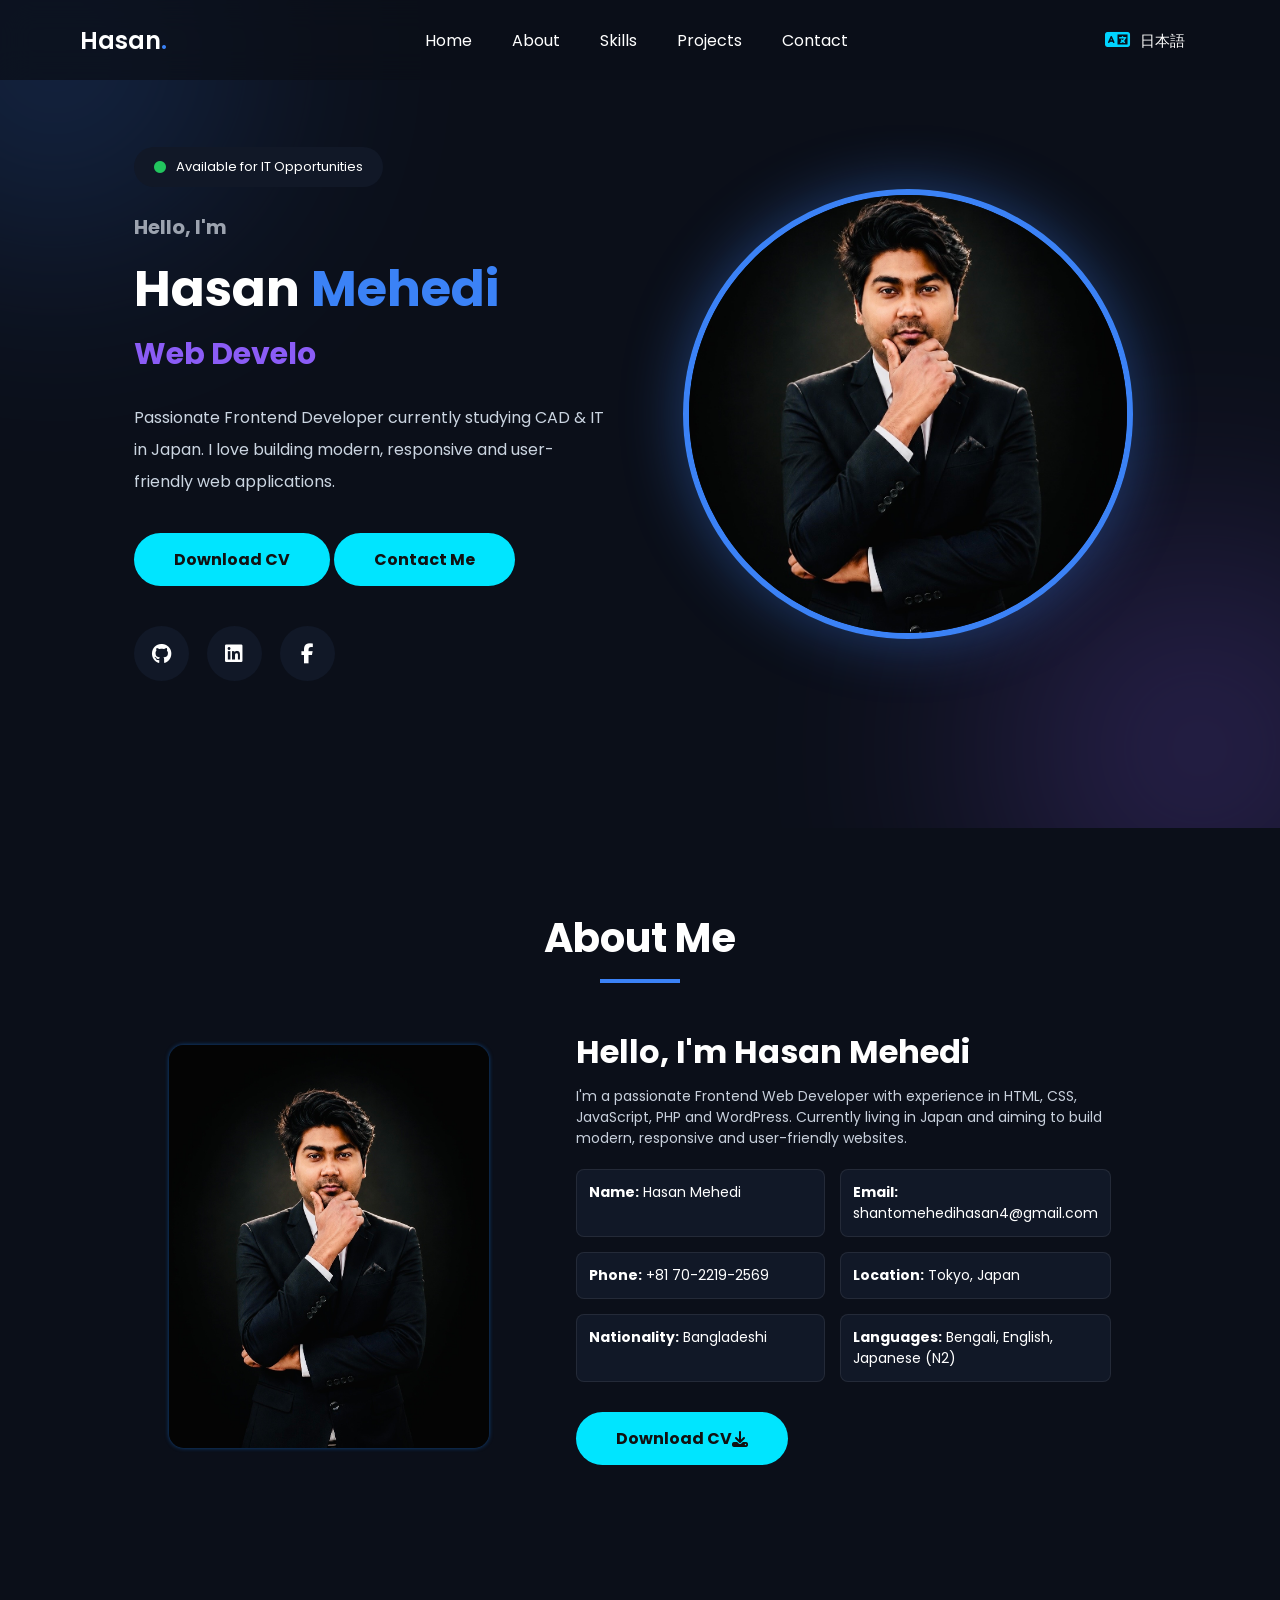
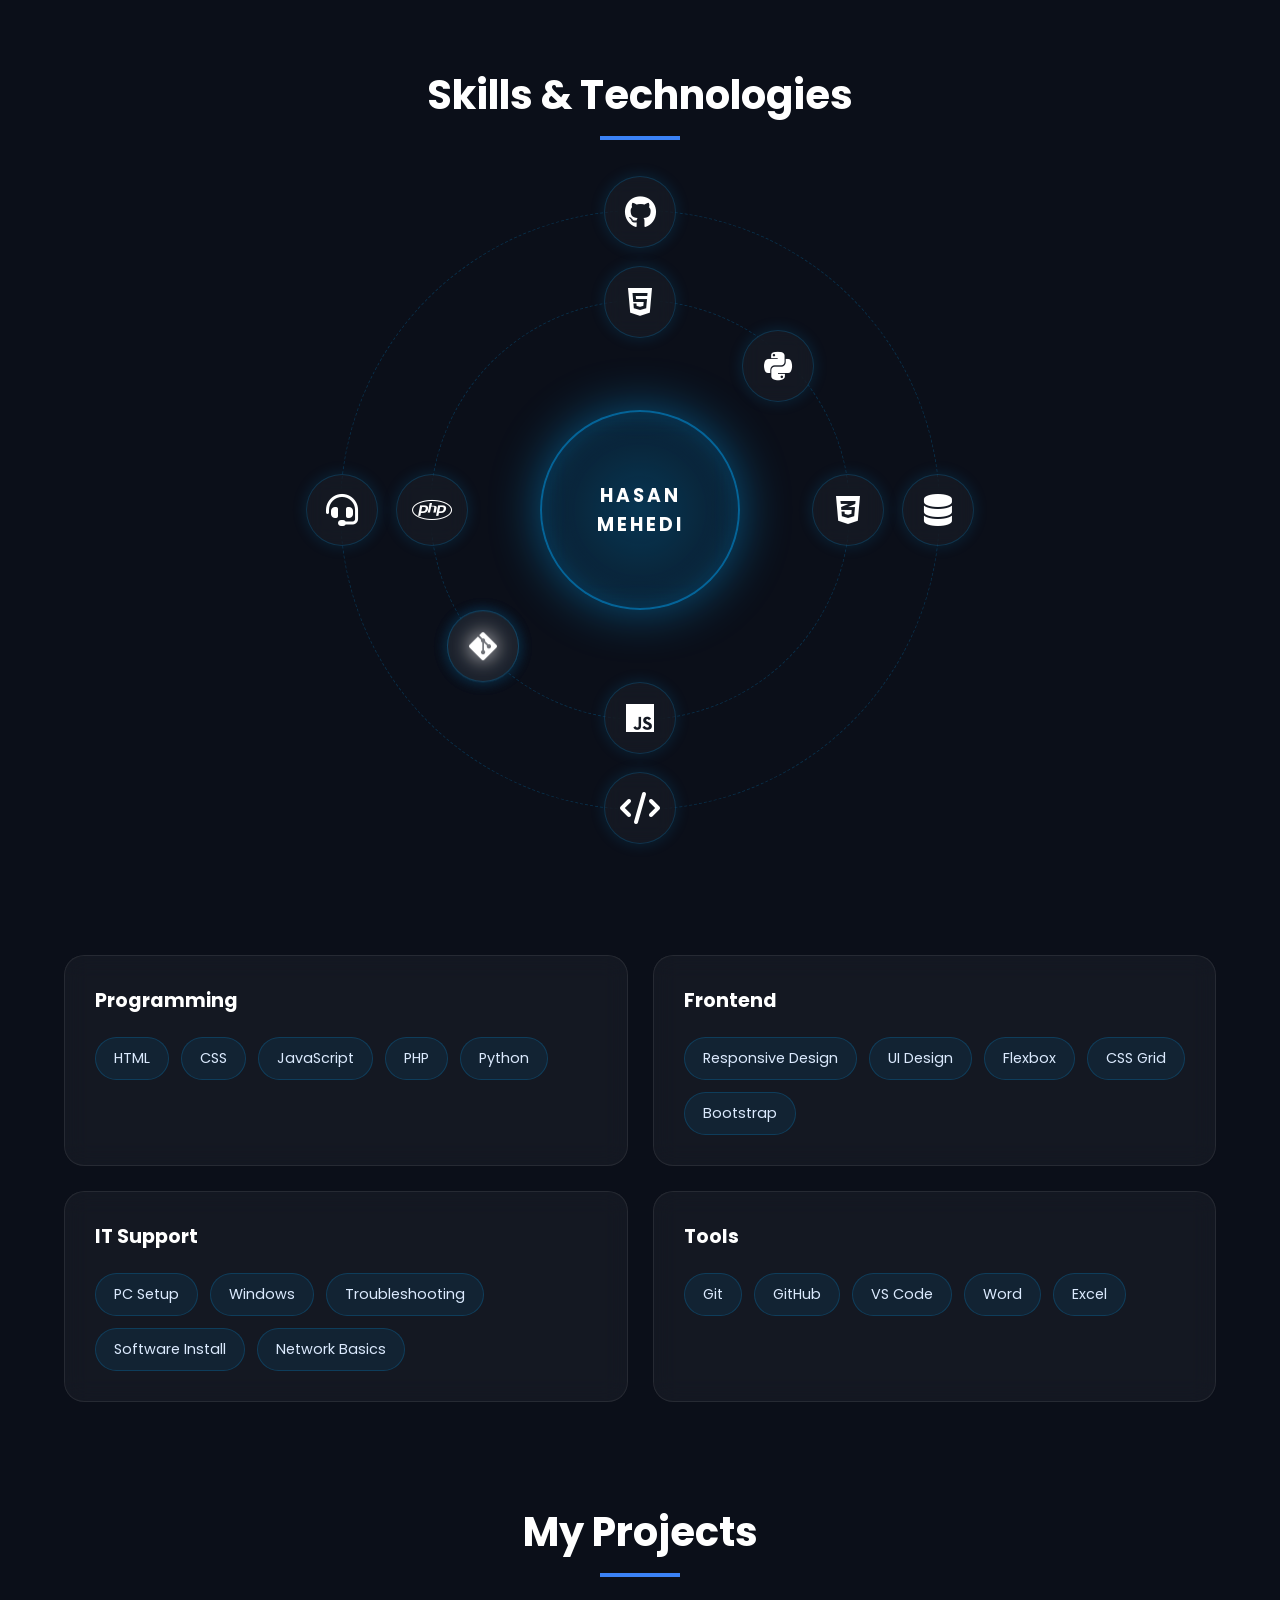
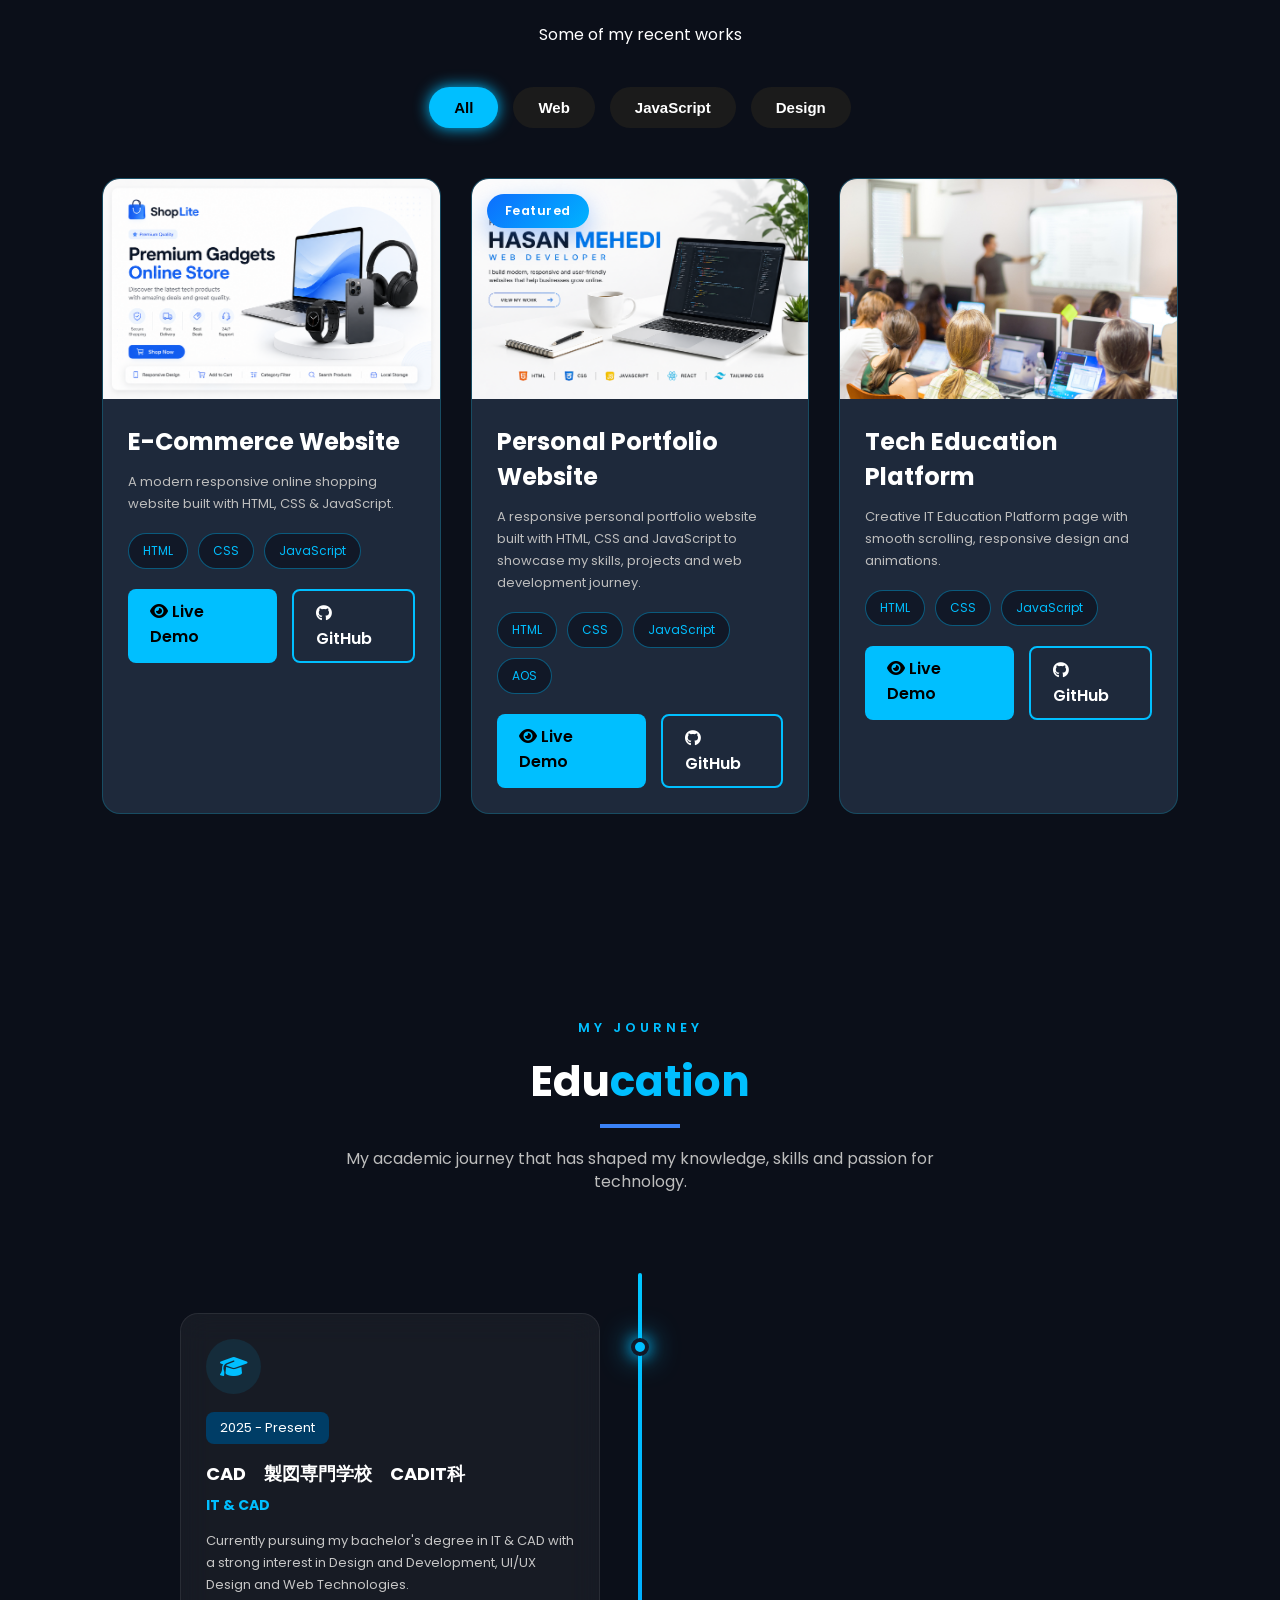
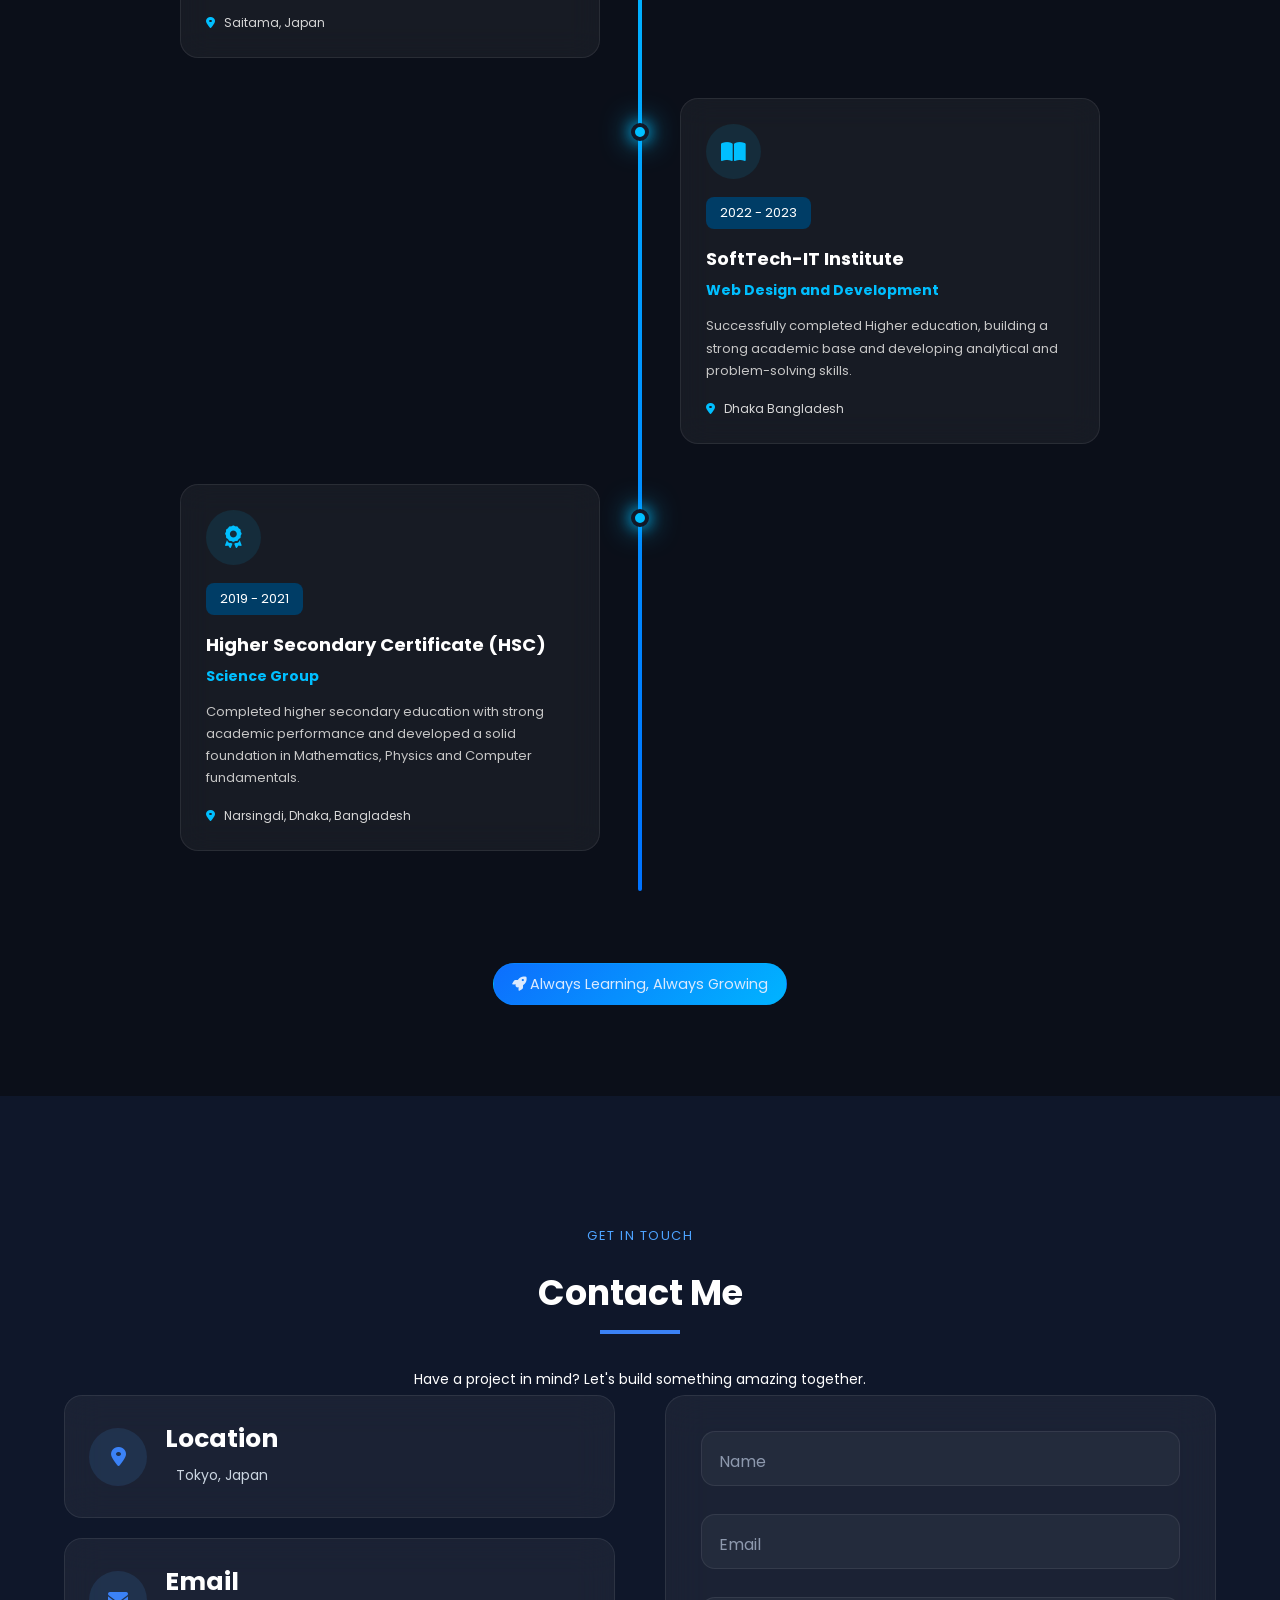
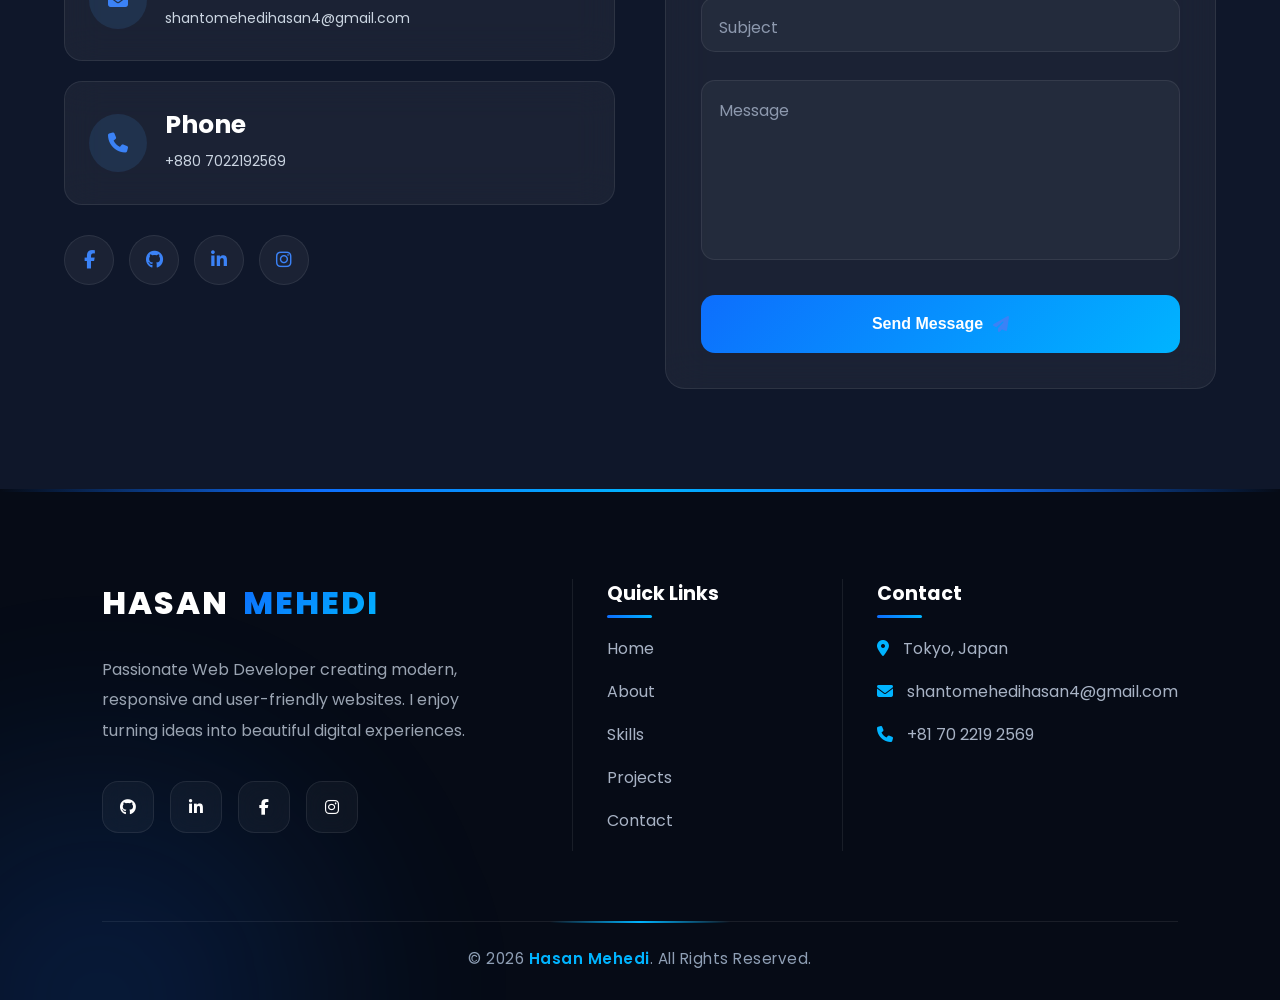
==== commit 04d1d4fa: "update image html css" ====
--- a/index.html
+++ b/index.html
@@ -167,7 +167,7 @@
           </div>
 
           <div>
-            <strong>Email:</strong> mehedihasan0702219@gmail.com
+            <strong>Email:</strong> shantomehedihasan4@gmail.com
           </div>
 
           <div>
@@ -991,7 +991,7 @@
 
                     <i class="fa-solid fa-envelope"></i>
 
-                    hasan@example.com
+                    shantomehedihasan4@gmail.com
 
                 </li>
 
@@ -999,7 +999,7 @@
 
                     <i class="fa-solid fa-phone"></i>
 
-                    +81 80 1234 5678
+                    +81 70 2219 2569
 
                 </li>
 
--- a/css/style.css
+++ b/css/style.css
@@ -253,6 +253,7 @@
     left:50%;
     transform:translateX(-50%);
 }
+
 
 /* ==========================
    ABOUT
@@ -1879,7 +1880,8 @@
     margin:auto;
     color:#bdbdbd;
     font-size:16px;
-    line-height:1.8;
+    line-height:1.4;
+    margin-top: 35px;
 }
 
 /*=========================
@@ -2275,6 +2277,7 @@
 
 .education .section-title{
     font-size:34px;
+    
 }
 
 .timeline-card{
